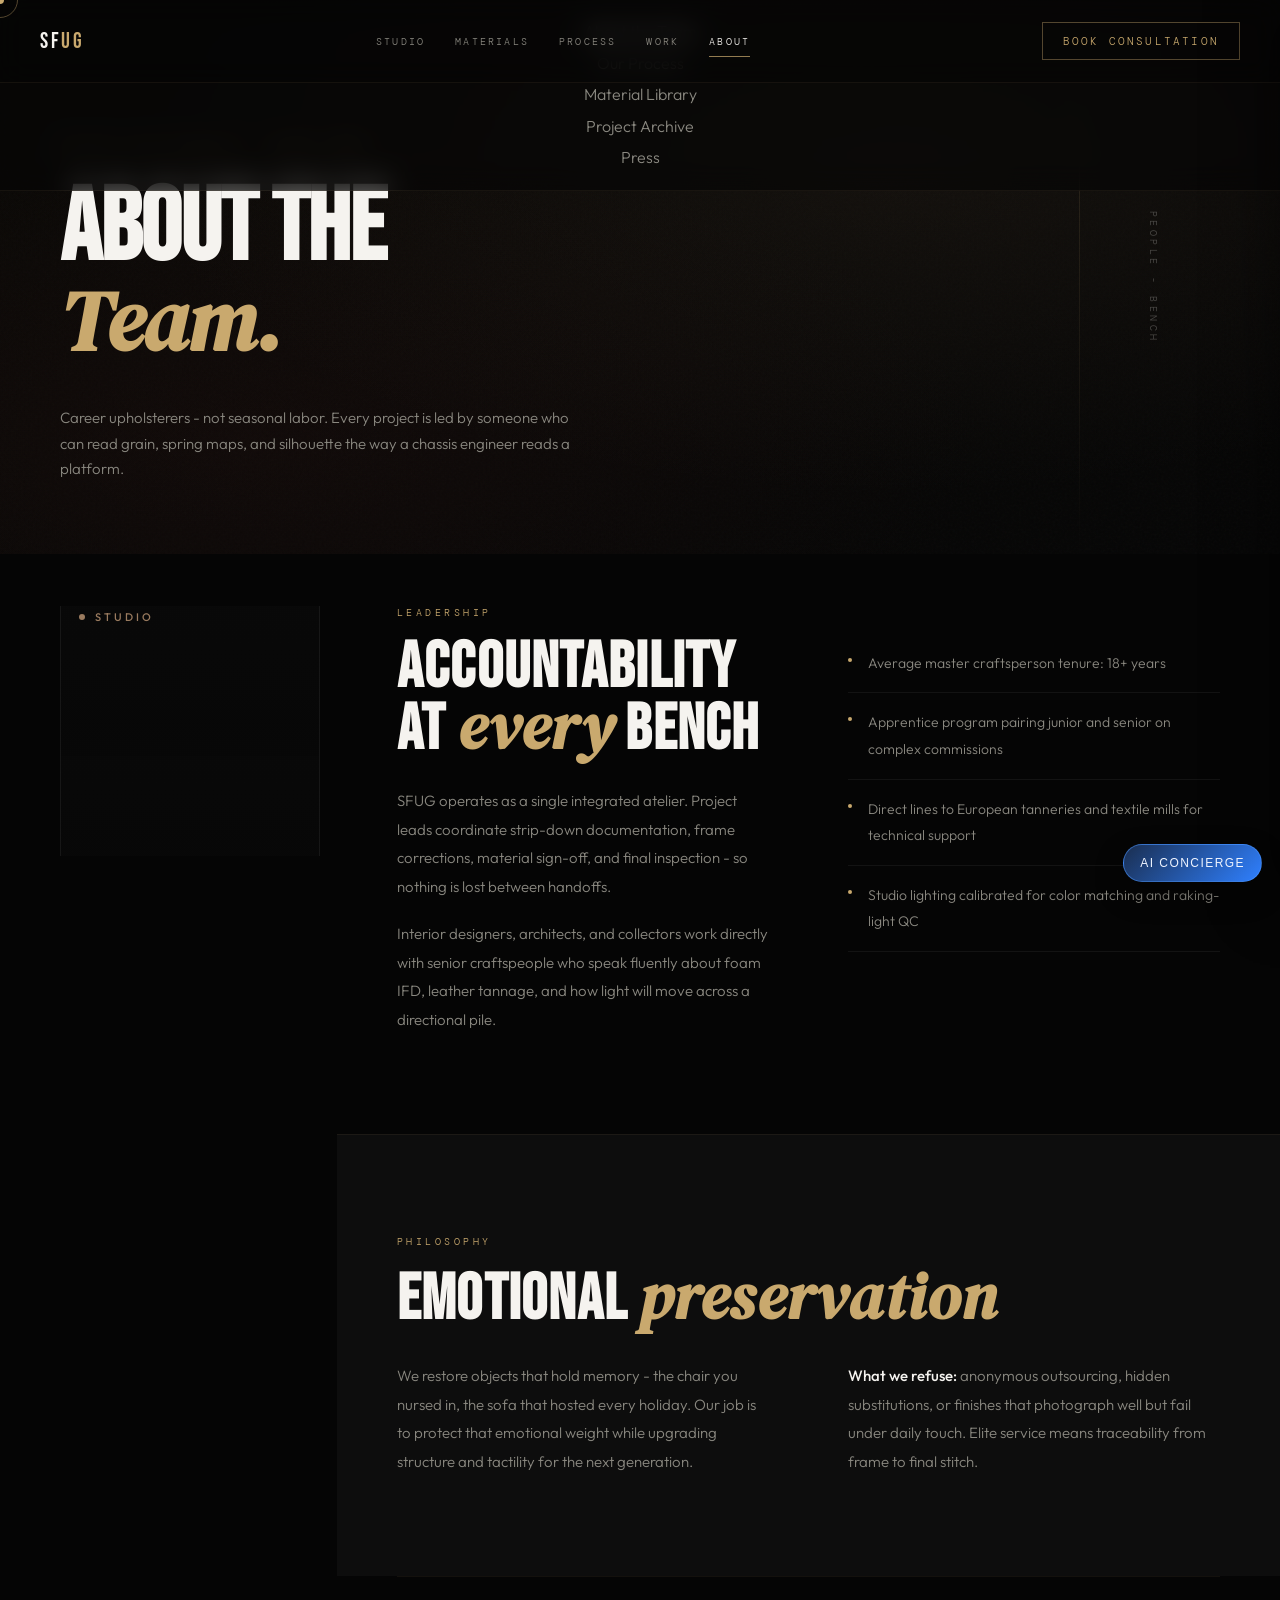
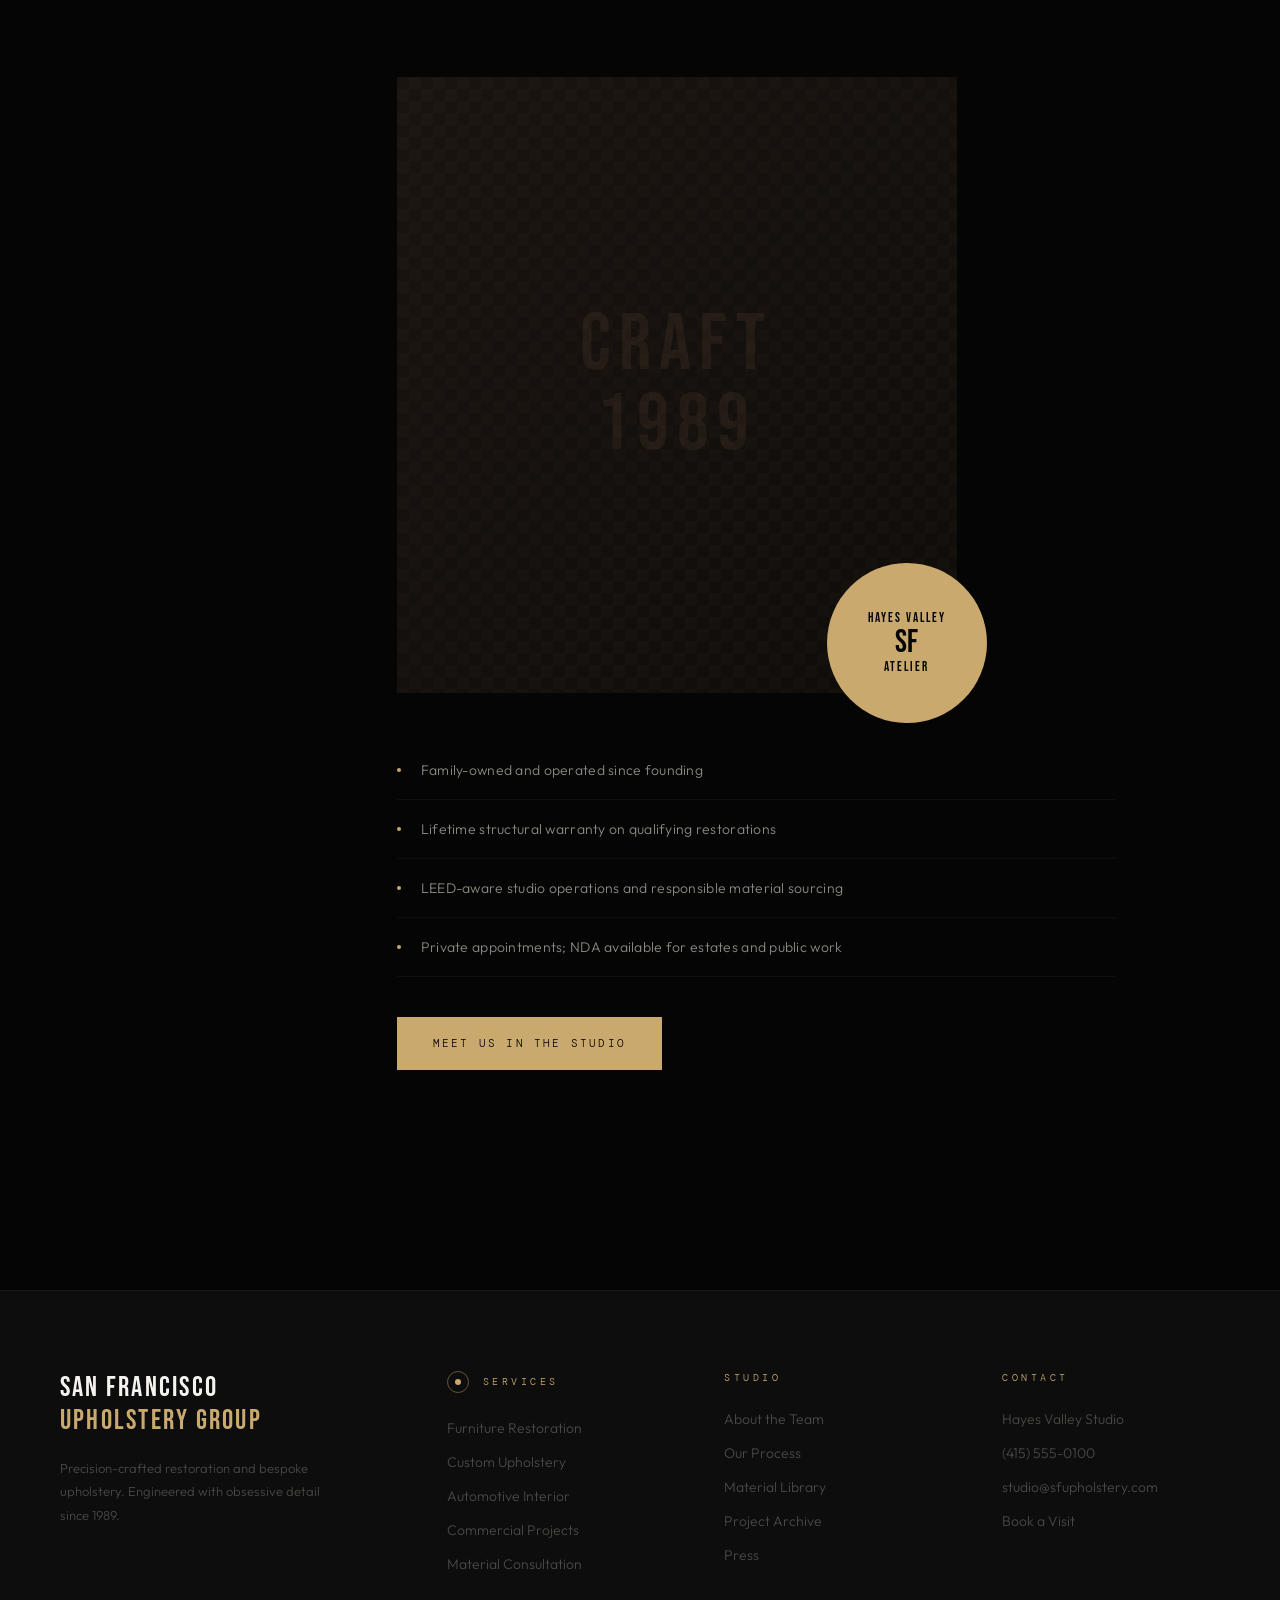
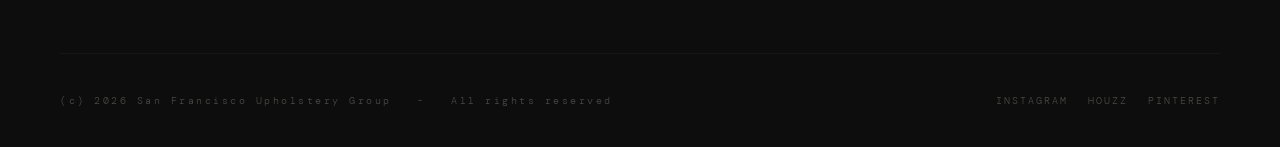
==== about-team.html @ 6d30caea "Initial commit" ====
<!DOCTYPE html>
<html lang="en">
<head>
<meta charset="UTF-8">
<meta name="viewport" content="width=device-width, initial-scale=1.0">
<title>About the Team - San Francisco Upholstery Group</title>
<meta name="description" content="Master upholsterers, European material partnerships, and decades of bench discipline. Meet the Hayes Valley atelier behind SFUG.">
<link rel="preconnect" href="https://fonts.googleapis.com">
<link href="https://fonts.googleapis.com/css2?family=Bebas+Neue&family=DM+Serif+Display:ital@0;1&family=DM+Mono:wght@300;400&family=Outfit:wght@200;300;400;500&display=swap" rel="stylesheet">
<link rel="stylesheet" href="css/main.css">
<link rel="stylesheet" href="css/avatar-widget.css">
</head>
<body>

<div class="cursor" id="cursor"></div>
<div class="cursor-ring" id="cursorRing"></div>

<nav id="mainNav">
  <a href="index.html" class="nav-logo">SF<span>UG</span></a>
  <ul class="nav-links">
    <li><a href="index.html#philosophy">Studio</a></li>
    <li><a href="materials.html">Materials</a></li>
    <li><a href="process.html">Process</a></li>
    <li><a href="work.html">Work</a></li>
    <li><a href="studio.html" class="is-active">About</a></li>
  </ul>
  <a href="contact.html" class="nav-cta">Book Consultation</a>
  <div class="nav-mobile-toggle">Menu</div>
</nav>

<header class="page-hero">
  <div class="hero-bg"></div>
  <div class="hero-noise"></div>
  <div class="hero-line"></div>
  <div class="hero-year">People  -  Bench</div>
  <p class="hero-tag">Master Craftspeople  -  Since 1989</p>
  <h1 class="hero-h1">About the<br><em>Team.</em></h1>
  <p class="hero-sub">Career upholsterers - not seasonal labor. Every project is led by someone who can read grain, spring maps, and silhouette the way a chassis engineer reads a platform.</p>
</header>

<div class="page-with-sidebar">
  <aside class="studio-sidebar" aria-label="Studio">
    <div class="studio-sidebar-kicker"><span class="studio-sidebar-dot" aria-hidden="true"></span> Studio</div>
    <nav class="studio-sidebar-nav">
      <a href="about-team.html" class="studio-sidebar-link is-current">About the Team</a>
      <a href="process.html" class="studio-sidebar-link">Our Process</a>
      <a href="materials.html" class="studio-sidebar-link">Material Library</a>
      <a href="work.html" class="studio-sidebar-link">Project Archive</a>
      <a href="press.html" class="studio-sidebar-link">Press</a>
    </nav>
  </aside>

  <main class="page-main">
    <section class="page-section page-grid-2">
      <div>
        <span class="section-kicker reveal">Leadership</span>
        <h2 class="section-title-page reveal reveal-delay-1">Accountability at <em>every</em> bench</h2>
        <div class="prose reveal reveal-delay-2">
          <p>SFUG operates as a single integrated atelier. Project leads coordinate strip-down documentation, frame corrections, material sign-off, and final inspection - so nothing is lost between handoffs.</p>
          <p>Interior designers, architects, and collectors work directly with senior craftspeople who speak fluently about foam IFD, leather tannage, and how light will move across a directional pile.</p>
        </div>
      </div>
      <div class="prose reveal reveal-delay-2">
        <ul class="spec-list">
          <li>Average master craftsperson tenure: 18+ years</li>
          <li>Apprentice program pairing junior and senior on complex commissions</li>
          <li>Direct lines to European tanneries and textile mills for technical support</li>
          <li>Studio lighting calibrated for color matching and raking-light QC</li>
        </ul>
      </div>
    </section>

    <section class="page-section page-section--graphite">
      <span class="section-kicker reveal">Philosophy</span>
      <h2 class="section-title-page reveal reveal-delay-1">Emotional <em>preservation</em></h2>
      <div class="page-grid-2" style="margin-top:32px">
        <div class="prose reveal reveal-delay-2">
          <p>We restore objects that hold memory - the chair you nursed in, the sofa that hosted every holiday. Our job is to protect that emotional weight while upgrading structure and tactility for the next generation.</p>
        </div>
        <div class="prose reveal reveal-delay-3">
          <p><strong>What we refuse:</strong> anonymous outsourcing, hidden substitutions, or finishes that photograph well but fail under daily touch. Elite service means traceability from frame to final stitch.</p>
        </div>
      </div>
    </section>

    <section class="page-section">
      <div class="workshop-visual reveal" style="max-width:560px">
        <div class="workshop-main-box">
          <div class="workshop-pattern">
            <div class="workshop-center-text">CRAFT<br>1989</div>
          </div>
        </div>
        <div class="workshop-badge">
          <span class="badge-text">HAYES VALLEY</span>
          <span class="badge-year">SF</span>
          <span class="badge-text">ATELIER</span>
        </div>
      </div>
      <div class="workshop-qualities reveal reveal-delay-2" style="margin-top:48px;max-width:720px">
        <div class="quality-item"><div class="quality-dot"></div><span class="quality-text">Family-owned and operated since founding</span></div>
        <div class="quality-item"><div class="quality-dot"></div><span class="quality-text">Lifetime structural warranty on qualifying restorations</span></div>
        <div class="quality-item"><div class="quality-dot"></div><span class="quality-text">LEED-aware studio operations and responsible material sourcing</span></div>
        <div class="quality-item"><div class="quality-dot"></div><span class="quality-text">Private appointments; NDA available for estates and public work</span></div>
      </div>
      <p class="prose reveal reveal-delay-3" style="margin-top:40px"><a href="contact.html" class="btn-primary" style="display:inline-block">Meet us in the studio</a></p>
    </section>
  </main>
</div>

<footer>
  <div class="footer-top">
    <div class="footer-brand">
      <span class="footer-logo">San Francisco<br><span>Upholstery Group</span></span>
      <p class="footer-tagline">Precision-crafted restoration and bespoke upholstery. Engineered with obsessive detail since 1989.</p>
    </div>
    <div>
      <div class="footer-col-title-row">
        <span class="footer-title-icon" aria-hidden="true"></span>
        <span class="footer-col-title" style="margin-bottom:0">Services</span>
      </div>
      <ul class="footer-links">
        <li><a href="services.html#furniture">Furniture Restoration</a></li>
        <li><a href="services.html#custom">Custom Upholstery</a></li>
        <li><a href="services.html#automotive">Automotive Interior</a></li>
        <li><a href="services.html#commercial">Commercial Projects</a></li>
        <li><a href="services.html#consultation">Material Consultation</a></li>
      </ul>
    </div>
    <div>
      <span class="footer-col-title">Studio</span>
      <ul class="footer-links">
        <li><a href="about-team.html">About the Team</a></li>
        <li><a href="process.html">Our Process</a></li>
        <li><a href="materials.html">Material Library</a></li>
        <li><a href="work.html">Project Archive</a></li>
        <li><a href="press.html">Press</a></li>
      </ul>
    </div>
    <div>
      <span class="footer-col-title">Contact</span>
      <ul class="footer-links">
        <li><a href="contact.html">Hayes Valley Studio</a></li>
        <li><a href="tel:+14155550100">(415) 555-0100</a></li>
        <li><a href="mailto:studio@sfupholstery.com">studio@sfupholstery.com</a></li>
        <li><a href="contact.html">Book a Visit</a></li>
      </ul>
    </div>
  </div>
  <div class="footer-bottom">
    <span class="footer-copy">(c) 2026 San Francisco Upholstery Group &nbsp; - &nbsp; All rights reserved</span>
    <div class="footer-social">
      <a href="#">Instagram</a>
      <a href="#">Houzz</a>
      <a href="#">Pinterest</a>
    </div>
  </div>
</footer>

<script src="js/main.js" defer></script>
<div id="avatarWidgetOverlay" class="avatar-widget-overlay">
  <section class="avatar-widget" role="dialog" aria-modal="true" aria-label="AI Avatar Agent">
    <header class="avatar-head">
      <div class="avatar-id">
        <div class="avatar-badge">AI</div>
        <div class="avatar-meta">
          <div class="avatar-name">Lamar's Ai Avatar</div>
          <div class="avatar-status"><span class="status-dot"></span><span id="avatarStatusText">Online</span></div>
        </div>
      </div>
      <div class="avatar-controls">
        <button id="avatarMinBtn" aria-label="Minimize">-</button>
        <button id="avatarCloseBtn" aria-label="Close">x</button>
      </div>
    </header>

    <div class="avatar-stage">
      <video id="avatarVideo" autoplay muted playsinline poster="assets/ai-avatar.png"></video>
      <div id="avatarFacePulse" class="avatar-face-pulse"></div>
    </div>

    <div class="avatar-warning">
      <strong>!</strong> This AI can improvise. Review important decisions before acting.
    </div>

    <div class="avatar-interact">
      <div class="avatar-step">Step 1: Enable your microphone or camera</div>
      <div class="avatar-actions">
        <button id="avatarMicBtn" class="avatar-btn">Enable Mic</button>
        <button id="avatarCamBtn" class="avatar-btn">Enable Cam</button>
      </div>
    </div>

    <div class="avatar-chat">
      <div id="avatarMessages" class="avatar-messages"></div>
      <div class="avatar-input-row">
        <input id="avatarInput" class="avatar-input" type="text" placeholder="Type a message to your AI avatar...">
        <button id="avatarSend" class="avatar-send">Send</button>
      </div>
    </div>
  </section>
</div>
<button id="openAvatarWidget" class="avatar-fab">AI Concierge</button>
<script src="js/avatar-agent.js"></script>
</body>
</html>
---- css/main.css ----
*, *::before, *::after { margin: 0; padding: 0; box-sizing: border-box; }

  :root {
    --black: #050505;
    --graphite: #0d0d0d;
    --charcoal: #161616;
    --surface: #1d1a17;
    --warm-white: #F5F3EF;
    --soft-gray: #8a8880;
    --muted: #4a4845;
    --tan: #9A7B5F;
    --bronze: #8A6A47;
    --burgundy: #4E1E1E;
    --cream: #e8e4dc;
    --gold: #c9a96e;
    --ease: cubic-bezier(0.22, 1, 0.36, 1);
  }

  html { scroll-behavior: smooth; }

  body {
    background: var(--black);
    color: var(--warm-white);
    font-family: 'Outfit', sans-serif;
    font-weight: 300;
    overflow-x: hidden;
    cursor: none;
  }

  /* CUSTOM CURSOR */
  .cursor {
    position: fixed;
    width: 8px; height: 8px;
    background: var(--gold);
    border-radius: 50%;
    pointer-events: none;
    z-index: 9999;
    transform: translate(-50%, -50%);
    transition: transform 0.1s var(--ease), width 0.3s var(--ease), height 0.3s var(--ease), background 0.3s;
  }
  .cursor-ring {
    position: fixed;
    width: 36px; height: 36px;
    border: 1px solid rgba(201,169,110,0.4);
    border-radius: 50%;
    pointer-events: none;
    z-index: 9998;
    transform: translate(-50%, -50%);
    transition: transform 0.18s var(--ease), width 0.4s var(--ease), height 0.4s var(--ease), opacity 0.3s;
  }
  body:has(a:hover) .cursor, body:has(button:hover) .cursor { width: 14px; height: 14px; }
  body:has(a:hover) .cursor-ring, body:has(button:hover) .cursor-ring { width: 56px; height: 56px; opacity: 0.5; }

  /* NAV */
  nav {
    position: fixed; top: 0; left: 0; right: 0; z-index: 100;
    display: flex; align-items: center; justify-content: space-between;
    max-width: 1600px;
    margin: 0 auto;
    padding: 22px 40px;
    mix-blend-mode: normal;
    background: rgba(5,5,5,0.62);
    backdrop-filter: blur(14px);
    border-bottom: 1px solid rgba(201,169,110,0.08);
    transition: background 0.45s var(--ease), padding 0.35s var(--ease), border-color 0.35s var(--ease);
  }
  nav.scrolled {
    background: rgba(5,5,5,0.92);
    backdrop-filter: blur(20px);
    padding: 16px 40px;
    border-bottom: 1px solid rgba(201,169,110,0.15);
  }
  .nav-logo {
    font-family: 'Bebas Neue', sans-serif;
    font-size: 22px;
    letter-spacing: 0.12em;
    color: var(--warm-white);
    text-decoration: none;
  }
  .nav-logo span { color: var(--gold); }
  .nav-links { display: flex; gap: 30px; list-style: none; align-items: center; }
  .nav-links li { position: relative; }
  .nav-links a {
    font-family: 'DM Mono', monospace;
    font-size: 10px;
    font-weight: 300;
    letter-spacing: 0.22em;
    color: var(--soft-gray);
    text-decoration: none;
    text-transform: uppercase;
    transition: color 0.28s var(--ease);
    display: inline-block;
    padding: 8px 0;
  }
  .nav-links a:hover { color: var(--warm-white); }
  .nav-links a::after {
    content: "";
    position: absolute;
    left: 0;
    right: 0;
    bottom: -1px;
    height: 1px;
    background: rgba(201,169,110,0.72);
    transform: scaleX(0);
    transform-origin: center;
    transition: transform 0.25s var(--ease);
  }
  .nav-links a:hover::after,
  .nav-links a.is-active::after {
    transform: scaleX(1);
  }
  .nav-cta {
    font-family: 'DM Mono', monospace;
    font-size: 11px;
    letter-spacing: 0.2em;
    text-transform: uppercase;
    color: var(--gold);
    text-decoration: none;
    border: 1px solid rgba(201,169,110,0.4);
    padding: 11px 20px;
    transition: all 0.3s var(--ease);
  }
  .nav-cta:hover { background: var(--gold); color: var(--black); }

  /* HERO */
  #hero {
    position: relative;
    height: 100vh;
    display: flex; flex-direction: column; align-items: flex-start; justify-content: flex-end;
    padding: 0 60px 100px;
    overflow: hidden;
  }
  .hero-bg {
    position: absolute; inset: 0;
    background:
      radial-gradient(ellipse at 70% 30%, rgba(154,123,95,0.08) 0%, transparent 60%),
      radial-gradient(ellipse at 20% 80%, rgba(78,30,30,0.12) 0%, transparent 50%),
      linear-gradient(160deg, #0a0805 0%, #050505 100%);
  }
  .hero-noise {
    position: absolute; inset: 0;
    background-image: url("data:image/svg+xml,%3Csvg viewBox='0 0 256 256' xmlns='http://www.w3.org/2000/svg'%3E%3Cfilter id='noise'%3E%3CfeTurbulence type='fractalNoise' baseFrequency='0.9' numOctaves='4' stitchTiles='stitch'/%3E%3C/filter%3E%3Crect width='100%25' height='100%25' filter='url(%23noise)' opacity='0.04'/%3E%3C/svg%3E");
    opacity: 0.6;
    pointer-events: none;
  }
  .hero-line {
    position: absolute; top: 0; right: 200px; bottom: 0;
    width: 1px;
    background: linear-gradient(to bottom, transparent 0%, rgba(201,169,110,0.12) 30%, rgba(201,169,110,0.06) 70%, transparent 100%);
  }
  .hero-year {
    position: absolute; top: 50%; right: 60px;
    transform: translateY(-50%) rotate(90deg);
    font-family: 'DM Mono', monospace;
    font-size: 10px;
    letter-spacing: 0.35em;
    color: var(--muted);
    text-transform: uppercase;
  }
  .hero-scroll-hint {
    position: absolute; bottom: 48px; right: 60px;
    display: flex; flex-direction: column; align-items: center; gap: 12px;
  }
  .hero-scroll-hint span {
    font-family: 'DM Mono', monospace;
    font-size: 9px;
    letter-spacing: 0.3em;
    color: var(--muted);
    text-transform: uppercase;
    writing-mode: vertical-rl;
  }
  .scroll-line {
    width: 1px; height: 60px;
    background: linear-gradient(to bottom, var(--gold), transparent);
    animation: scrollPulse 2s ease-in-out infinite;
  }
  @keyframes scrollPulse {
    0%, 100% { opacity: 0.3; transform: scaleY(1); }
    50% { opacity: 1; transform: scaleY(1.2); }
  }
  .hero-tag {
    font-family: 'DM Mono', monospace;
    font-size: 10px;
    letter-spacing: 0.35em;
    color: var(--gold);
    text-transform: uppercase;
    margin-bottom: 32px;
    opacity: 0;
    animation: fadeUp 1s var(--ease) 0.3s forwards;
  }
  .hero-h1 {
    font-family: 'Bebas Neue', sans-serif;
    font-size: clamp(80px, 12vw, 180px);
    line-height: 0.88;
    letter-spacing: -0.01em;
    color: var(--warm-white);
    max-width: 900px;
    opacity: 0;
    animation: fadeUp 1.2s var(--ease) 0.5s forwards;
  }
  .hero-h1 em {
    font-family: 'DM Serif Display', serif;
    font-style: italic;
    color: var(--gold);
    font-size: 0.82em;
  }
  .hero-sub {
    margin-top: 40px;
    font-size: 15px;
    font-weight: 300;
    line-height: 1.7;
    color: var(--soft-gray);
    max-width: 420px;
    opacity: 0;
    animation: fadeUp 1s var(--ease) 0.8s forwards;
  }
  .hero-actions {
    margin-top: 52px;
    display: flex; gap: 24px; align-items: center;
    opacity: 0;
    animation: fadeUp 1s var(--ease) 1s forwards;
  }
  .btn-primary {
    font-family: 'DM Mono', monospace;
    font-size: 11px;
    letter-spacing: 0.2em;
    text-transform: uppercase;
    color: var(--black);
    background: var(--gold);
    padding: 16px 36px;
    text-decoration: none;
    transition: all 0.4s var(--ease);
    display: inline-block;
  }
  .btn-primary:hover { background: var(--warm-white); transform: translateY(-2px); }
  .btn-ghost {
    font-family: 'DM Mono', monospace;
    font-size: 11px;
    letter-spacing: 0.2em;
    text-transform: uppercase;
    color: var(--soft-gray);
    text-decoration: none;
    display: flex; align-items: center; gap: 12px;
    transition: color 0.3s;
  }
  .btn-ghost:hover { color: var(--warm-white); }
  .btn-ghost::after {
    content: '';
    display: block; width: 32px; height: 1px;
    background: currentColor;
    transition: width 0.3s var(--ease);
  }
  .btn-ghost:hover::after { width: 56px; }

  @keyframes fadeUp {
    from { opacity: 0; transform: translateY(30px); }
    to { opacity: 1; transform: translateY(0); }
  }

  /* EDITORIAL DIVIDER */
  .editorial-divider {
    display: flex; align-items: center; gap: 24px;
    padding: 0 60px;
    margin: 0;
  }
  .editorial-divider .line { flex: 1; height: 1px; background: rgba(255,255,255,0.06); }
  .editorial-divider .label {
    font-family: 'DM Mono', monospace;
    font-size: 9px;
    letter-spacing: 0.4em;
    color: var(--muted);
    text-transform: uppercase;
  }

  /* SECTION BASE */
  section { position: relative; }
  .section-num {
    font-family: 'DM Mono', monospace;
    font-size: 10px;
    letter-spacing: 0.4em;
    color: var(--muted);
    text-transform: uppercase;
    margin-bottom: 20px;
  }

  /* PHILOSOPHY SECTION */
  #philosophy {
    padding: 180px 60px;
    display: grid;
    grid-template-columns: 1fr 1fr;
    gap: 120px;
    align-items: center;
  }
  .phil-left { }
  .phil-h2 {
    font-family: 'Bebas Neue', sans-serif;
    font-size: clamp(52px, 6vw, 96px);
    line-height: 0.9;
    letter-spacing: 0.01em;
    margin-bottom: 40px;
  }
  .phil-h2 em {
    font-family: 'DM Serif Display', serif;
    font-style: italic;
    color: var(--gold);
    font-size: 0.9em;
  }
  .phil-body {
    font-size: 16px;
    line-height: 1.9;
    color: var(--soft-gray);
    margin-bottom: 32px;
  }
  .phil-right {
    position: relative;
  }
  .phil-image-box {
    position: relative;
    background: var(--charcoal);
    aspect-ratio: 3/4;
    overflow: hidden;
    display: flex; align-items: center; justify-content: center;
  }
  .phil-image-box::before {
    content: '';
    position: absolute; inset: 0;
    background:
      radial-gradient(ellipse at 30% 60%, rgba(154,123,95,0.15) 0%, transparent 60%),
      linear-gradient(135deg, rgba(78,30,30,0.1) 0%, transparent 70%);
  }
  .phil-leather-texture {
    width: 100%; height: 100%;
    background:
      repeating-linear-gradient(
        45deg,
        rgba(154,123,95,0.03) 0px,
        rgba(154,123,95,0.03) 1px,
        transparent 1px,
        transparent 8px
      ),
      repeating-linear-gradient(
        -45deg,
        rgba(154,123,95,0.02) 0px,
        rgba(154,123,95,0.02) 1px,
        transparent 1px,
        transparent 8px
      ),
      linear-gradient(170deg, #2a2018 0%, #1a1210 50%, #0f0a07 100%);
    display: flex; align-items: center; justify-content: center;
    flex-direction: column; gap: 24px;
  }
  .texture-label {
    font-family: 'DM Mono', monospace;
    font-size: 9px;
    letter-spacing: 0.5em;
    color: rgba(201,169,110,0.4);
    text-transform: uppercase;
  }
  .stitch-line {
    display: flex; gap: 4px; align-items: center;
  }
  .stitch-dot {
    width: 3px; height: 3px;
    border-radius: 50%;
    background: rgba(201,169,110,0.3);
    animation: stitchPulse 2.4s ease-in-out infinite;
  }
  .stitch-dot:nth-child(2) { animation-delay: 0.2s; }
  .stitch-dot:nth-child(3) { animation-delay: 0.4s; }
  .stitch-dot:nth-child(4) { animation-delay: 0.6s; }
  .stitch-dot:nth-child(5) { animation-delay: 0.8s; }
  .stitch-dot:nth-child(6) { animation-delay: 1.0s; }
  .stitch-dot:nth-child(7) { animation-delay: 1.2s; }
  .stitch-dot:nth-child(8) { animation-delay: 1.4s; }
  @keyframes stitchPulse {
    0%, 100% { opacity: 0.2; transform: scale(1); }
    50% { opacity: 0.8; transform: scale(1.4); }
  }
  .phil-offset-box {
    position: absolute;
    bottom: -40px;
    left: -40px;
    width: 200px; height: 200px;
    border: 1px solid rgba(201,169,110,0.12);
    display: flex; align-items: center; justify-content: center;
    flex-direction: column;
    gap: 8px;
    background: var(--graphite);
  }
  .phil-offset-num {
    font-family: 'Bebas Neue', sans-serif;
    font-size: 56px;
    color: var(--gold);
    line-height: 1;
  }
  .phil-offset-label {
    font-family: 'DM Mono', monospace;
    font-size: 9px;
    letter-spacing: 0.3em;
    color: var(--muted);
    text-transform: uppercase;
    text-align: center;
  }

  /* MATERIALS SECTION */
  #materials {
    padding: 180px 0;
    background: var(--graphite);
    overflow: hidden;
  }
  .materials-header {
    padding: 0 60px;
    margin-bottom: 80px;
    display: flex; justify-content: space-between; align-items: flex-end;
  }
  .materials-h2 {
    font-family: 'Bebas Neue', sans-serif;
    font-size: clamp(52px, 7vw, 110px);
    line-height: 0.9;
  }
  .materials-sub {
    max-width: 320px;
    font-size: 14px;
    line-height: 1.8;
    color: var(--soft-gray);
    text-align: right;
  }
  .materials-scroll-track {
    display: flex; gap: 2px;
    padding: 0 60px;
    overflow-x: auto;
    scrollbar-width: none;
  }
  .materials-scroll-track::-webkit-scrollbar { display: none; }
  .material-card {
    flex: 0 0 340px;
    height: 520px;
    position: relative;
    overflow: hidden;
    cursor: pointer;
    transition: flex-basis 0.6s var(--ease);
  }
  .material-card:hover { flex-basis: 480px; }
  .material-bg {
    position: absolute; inset: 0;
    transition: transform 0.8s var(--ease);
  }
  .material-card:hover .material-bg { transform: scale(1.04); }
  .material-bg-leather {
    background:
      repeating-linear-gradient(30deg, rgba(154,123,95,0.06) 0, rgba(154,123,95,0.06) 1px, transparent 1px, transparent 12px),
      linear-gradient(135deg, #3a2a1a, #1f140a);
  }
  .material-bg-velvet {
    background:
      repeating-linear-gradient(60deg, rgba(78,30,30,0.1) 0, rgba(78,30,30,0.1) 1px, transparent 1px, transparent 8px),
      linear-gradient(135deg, #2a0f0f, #1a0808);
  }
  .material-bg-linen {
    background:
      repeating-linear-gradient(0deg, rgba(200,190,170,0.05) 0, rgba(200,190,170,0.05) 1px, transparent 1px, transparent 6px),
      linear-gradient(135deg, #2a2620, #191612);
  }
  .material-bg-suede {
    background:
      radial-gradient(ellipse at 40% 60%, rgba(138,106,71,0.15) 0, transparent 60%),
      linear-gradient(135deg, #261c10, #130e07);
  }
  .material-overlay {
    position: absolute; inset: 0;
    background: linear-gradient(to top, rgba(5,5,5,0.9) 0%, rgba(5,5,5,0.2) 60%, transparent 100%);
  }
  .material-info {
    position: absolute; bottom: 0; left: 0; right: 0;
    padding: 40px 32px;
  }
  .material-name {
    font-family: 'Bebas Neue', sans-serif;
    font-size: 40px;
    letter-spacing: 0.04em;
    color: var(--warm-white);
    display: block;
    margin-bottom: 8px;
  }
  .material-origin {
    font-family: 'DM Mono', monospace;
    font-size: 10px;
    letter-spacing: 0.3em;
    color: var(--gold);
    text-transform: uppercase;
    display: block;
    margin-bottom: 16px;
  }
  .material-desc {
    font-size: 13px;
    line-height: 1.7;
    color: var(--soft-gray);
    max-height: 0;
    overflow: hidden;
    transition: max-height 0.5s var(--ease), opacity 0.4s;
    opacity: 0;
  }
  .material-card:hover .material-desc { max-height: 100px; opacity: 1; }
  .material-num {
    position: absolute; top: 32px; right: 32px;
    font-family: 'DM Mono', monospace;
    font-size: 10px;
    letter-spacing: 0.3em;
    color: rgba(201,169,110,0.4);
  }

  /* PROCESS SECTION */
  #process {
    padding: 180px 60px;
    background: var(--black);
  }
  .process-header {
    text-align: center;
    margin-bottom: 120px;
  }
  .process-h2 {
    font-family: 'Bebas Neue', sans-serif;
    font-size: clamp(60px, 8vw, 120px);
    line-height: 0.9;
    margin-bottom: 24px;
  }
  .process-intro {
    font-size: 15px;
    color: var(--soft-gray);
    max-width: 480px;
    margin: 0 auto;
    line-height: 1.8;
  }
  .process-steps {
    display: grid;
    grid-template-columns: repeat(5, 1fr);
    gap: 0;
    position: relative;
  }
  .process-steps::before {
    content: '';
    position: absolute;
    top: 52px;
    left: 10%;
    right: 10%;
    height: 1px;
    background: linear-gradient(to right, transparent, rgba(201,169,110,0.2), rgba(201,169,110,0.4), rgba(201,169,110,0.2), transparent);
  }
  .process-step {
    padding: 0 20px;
    display: flex; flex-direction: column; align-items: center;
    text-align: center;
    position: relative;
  }
  .step-circle {
    width: 104px; height: 104px;
    border: 1px solid rgba(201,169,110,0.2);
    border-radius: 50%;
    display: flex; align-items: center; justify-content: center;
    flex-direction: column;
    margin-bottom: 32px;
    background: var(--graphite);
    transition: border-color 0.4s, background 0.4s;
    position: relative;
    z-index: 1;
  }
  .process-step:hover .step-circle {
    border-color: var(--gold);
    background: rgba(201,169,110,0.06);
  }
  .step-num {
    font-family: 'DM Mono', monospace;
    font-size: 10px;
    letter-spacing: 0.3em;
    color: var(--gold);
    display: block;
  }
  .step-icon-text {
    font-size: 22px;
    margin-top: 4px;
  }
  .step-title {
    font-family: 'Outfit', sans-serif;
    font-weight: 500;
    font-size: 15px;
    color: var(--warm-white);
    margin-bottom: 12px;
    letter-spacing: 0.02em;
  }
  .step-desc {
    font-size: 13px;
    line-height: 1.8;
    color: var(--muted);
  }

  /* METRICS SECTION */
  #metrics {
    padding: 160px 60px;
    background: var(--surface);
    border-top: 1px solid rgba(201,169,110,0.08);
    border-bottom: 1px solid rgba(201,169,110,0.08);
  }
  .metrics-grid {
    display: grid;
    grid-template-columns: repeat(4, 1fr);
    gap: 1px;
    background: rgba(201,169,110,0.06);
  }
  .metric-cell {
    background: var(--surface);
    padding: 60px 40px;
    position: relative;
    overflow: hidden;
    transition: background 0.4s;
  }
  .metric-cell:hover { background: rgba(201,169,110,0.03); }
  .metric-cell::before {
    content: '';
    position: absolute; top: 0; left: 0;
    width: 2px; height: 0;
    background: var(--gold);
    transition: height 0.6s var(--ease);
  }
  .metric-cell:hover::before { height: 100%; }
  .metric-num {
    font-family: 'Bebas Neue', sans-serif;
    font-size: clamp(64px, 6vw, 96px);
    color: var(--gold);
    line-height: 1;
    display: block;
    margin-bottom: 12px;
  }
  .metric-label {
    font-family: 'DM Mono', monospace;
    font-size: 11px;
    letter-spacing: 0.25em;
    color: var(--soft-gray);
    text-transform: uppercase;
    display: block;
    margin-bottom: 16px;
  }
  .metric-desc {
    font-size: 13px;
    line-height: 1.7;
    color: var(--muted);
  }

  /* PROJECTS SECTION */
  #projects {
    padding: 180px 60px;
    background: var(--black);
  }
  .projects-header {
    display: flex; justify-content: space-between; align-items: flex-end;
    margin-bottom: 80px;
  }
  .projects-h2 {
    font-family: 'Bebas Neue', sans-serif;
    font-size: clamp(52px, 6vw, 96px);
    line-height: 0.9;
  }
  .projects-h2 em {
    font-family: 'DM Serif Display', serif;
    font-style: italic;
    color: var(--gold);
  }
  .projects-count {
    font-family: 'DM Mono', monospace;
    font-size: 11px;
    letter-spacing: 0.3em;
    color: var(--muted);
    text-transform: uppercase;
  }
  .projects-grid {
    display: grid;
    grid-template-columns: 1fr 1fr;
    gap: 2px;
  }
  .project-card {
    position: relative;
    aspect-ratio: 4/3;
    overflow: hidden;
    cursor: pointer;
    background: var(--charcoal);
  }
  .project-card:first-child {
    grid-row: span 2;
    aspect-ratio: auto;
  }
  .project-bg {
    position: absolute; inset: 0;
    transition: transform 0.9s var(--ease), opacity 0.4s;
  }
  .project-card:hover .project-bg { transform: scale(1.06); }
  .project-bg-1 {
    background:
      radial-gradient(ellipse at 60% 30%, rgba(154,123,95,0.2) 0%, transparent 60%),
      linear-gradient(160deg, #2a1e12 0%, #120c06 100%);
  }
  .project-bg-2 {
    background:
      radial-gradient(ellipse at 30% 70%, rgba(78,30,30,0.25) 0%, transparent 60%),
      linear-gradient(160deg, #1a0d0d 0%, #0d0505 100%);
  }
  .project-bg-3 {
    background:
      radial-gradient(ellipse at 70% 50%, rgba(138,106,71,0.18) 0%, transparent 60%),
      linear-gradient(160deg, #251a10 0%, #100b05 100%);
  }
  .project-bg-4 {
    background:
      radial-gradient(ellipse at 40% 40%, rgba(200,180,150,0.1) 0%, transparent 60%),
      linear-gradient(160deg, #1e1a14 0%, #0f0c09 100%);
  }
  .project-overlay {
    position: absolute; inset: 0;
    background: linear-gradient(to top, rgba(5,5,5,0.85) 0%, transparent 60%);
    transition: opacity 0.4s;
  }
  .project-info {
    position: absolute; bottom: 0; left: 0; right: 0;
    padding: 40px;
    transform: translateY(20px);
    transition: transform 0.5s var(--ease);
  }
  .project-card:hover .project-info { transform: translateY(0); }
  .project-cat {
    font-family: 'DM Mono', monospace;
    font-size: 10px;
    letter-spacing: 0.35em;
    color: var(--gold);
    text-transform: uppercase;
    display: block;
    margin-bottom: 8px;
  }
  .project-name {
    font-family: 'Bebas Neue', sans-serif;
    font-size: 36px;
    letter-spacing: 0.04em;
    color: var(--warm-white);
    display: block;
    margin-bottom: 12px;
  }
  .project-detail {
    font-size: 13px;
    color: var(--soft-gray);
    line-height: 1.6;
    opacity: 0;
    transition: opacity 0.4s 0.1s;
  }
  .project-card:hover .project-detail { opacity: 1; }
  .project-arrow {
    position: absolute; top: 32px; right: 32px;
    width: 44px; height: 44px;
    border: 1px solid rgba(201,169,110,0.2);
    display: flex; align-items: center; justify-content: center;
    opacity: 0;
    transform: translateY(-10px);
    transition: all 0.4s var(--ease);
    color: var(--gold);
    font-size: 18px;
    font-family: 'DM Mono', monospace;
  }
  .project-card:hover .project-arrow { opacity: 1; transform: translateY(0); }

  /* WORKSHOP / ABOUT */
  #workshop {
    padding: 180px 60px;
    background: var(--graphite);
    display: grid;
    grid-template-columns: 1fr 1fr;
    gap: 120px;
    align-items: center;
  }
  .workshop-right { }
  .workshop-tag {
    font-family: 'DM Mono', monospace;
    font-size: 10px;
    letter-spacing: 0.4em;
    color: var(--gold);
    text-transform: uppercase;
    display: block;
    margin-bottom: 24px;
  }
  .workshop-h2 {
    font-family: 'Bebas Neue', sans-serif;
    font-size: clamp(44px, 5vw, 80px);
    line-height: 0.92;
    margin-bottom: 40px;
  }
  .workshop-h2 em {
    font-family: 'DM Serif Display', serif;
    font-style: italic;
    color: var(--gold);
  }
  .workshop-body {
    font-size: 15px;
    line-height: 1.9;
    color: var(--soft-gray);
    margin-bottom: 20px;
  }
  .workshop-visual {
    position: relative;
  }
  .workshop-main-box {
    background: var(--charcoal);
    aspect-ratio: 1/1.1;
    display: flex; align-items: center; justify-content: center;
    position: relative;
    overflow: hidden;
  }
  .workshop-pattern {
    width: 100%; height: 100%;
    background:
      repeating-conic-gradient(rgba(154,123,95,0.03) 0deg, rgba(154,123,95,0.03) 90deg, transparent 90deg, transparent 180deg) 0 0 / 24px 24px,
      linear-gradient(135deg, #1a1410 0%, #0f0c09 100%);
    display: flex; align-items: center; justify-content: center;
    flex-direction: column; gap: 16px;
  }
  .workshop-center-text {
    font-family: 'Bebas Neue', sans-serif;
    font-size: 80px;
    color: rgba(201,169,110,0.08);
    letter-spacing: 0.1em;
    line-height: 1;
    text-align: center;
  }
  .workshop-badge {
    position: absolute; bottom: -30px; right: -30px;
    width: 160px; height: 160px;
    border-radius: 50%;
    background: var(--gold);
    display: flex; align-items: center; justify-content: center;
    flex-direction: column;
  }
  .badge-text {
    font-family: 'Bebas Neue', sans-serif;
    font-size: 13px;
    letter-spacing: 0.15em;
    color: var(--black);
    text-align: center;
    line-height: 1.3;
  }
  .badge-year {
    font-family: 'Bebas Neue', sans-serif;
    font-size: 32px;
    color: var(--black);
    line-height: 1;
  }
  .workshop-qualities {
    margin-top: 48px;
    display: flex; flex-direction: column; gap: 0;
  }
  .quality-item {
    padding: 20px 0;
    border-bottom: 1px solid rgba(255,255,255,0.04);
    display: flex; align-items: center; gap: 20px;
    transition: padding-left 0.3s var(--ease);
    cursor: default;
  }
  .quality-item:hover { padding-left: 8px; }
  .quality-dot {
    width: 4px; height: 4px;
    border-radius: 50%;
    background: var(--gold);
    flex-shrink: 0;
  }
  .quality-text {
    font-size: 14px;
    color: var(--soft-gray);
    letter-spacing: 0.02em;
  }

  /* CONVERSION / CTA */
  #cta {
    padding: 200px 60px;
    background: var(--black);
    text-align: center;
    position: relative;
    overflow: hidden;
  }
  .cta-bg-glow {
    position: absolute;
    top: 50%; left: 50%;
    transform: translate(-50%, -50%);
    width: 600px; height: 300px;
    background: radial-gradient(ellipse, rgba(201,169,110,0.04) 0%, transparent 70%);
    pointer-events: none;
  }
  .cta-tag {
    font-family: 'DM Mono', monospace;
    font-size: 10px;
    letter-spacing: 0.45em;
    color: var(--gold);
    text-transform: uppercase;
    display: block;
    margin-bottom: 40px;
  }
  .cta-h2 {
    font-family: 'Bebas Neue', sans-serif;
    font-size: clamp(60px, 9vw, 140px);
    line-height: 0.88;
    margin-bottom: 32px;
  }
  .cta-h2 em {
    font-family: 'DM Serif Display', serif;
    font-style: italic;
    color: var(--gold);
  }
  .cta-sub {
    font-size: 15px;
    line-height: 1.8;
    color: var(--soft-gray);
    max-width: 480px;
    margin: 0 auto 60px;
  }
  .cta-actions {
    display: flex; gap: 20px; align-items: center; justify-content: center;
  }
  .btn-large {
    font-family: 'DM Mono', monospace;
    font-size: 12px;
    letter-spacing: 0.2em;
    text-transform: uppercase;
    color: var(--black);
    background: var(--gold);
    padding: 20px 52px;
    text-decoration: none;
    transition: all 0.4s var(--ease);
    display: inline-block;
  }
  .btn-large:hover { background: var(--warm-white); transform: translateY(-3px); }
  .btn-outline-large {
    font-family: 'DM Mono', monospace;
    font-size: 12px;
    letter-spacing: 0.2em;
    text-transform: uppercase;
    color: var(--soft-gray);
    background: transparent;
    padding: 20px 52px;
    text-decoration: none;
    border: 1px solid rgba(201,169,110,0.2);
    transition: all 0.4s var(--ease);
    display: inline-block;
  }
  .btn-outline-large:hover { border-color: var(--gold); color: var(--gold); }

  /* FOOTER */
  footer {
    background: var(--graphite);
    padding: 80px 60px 40px;
    border-top: 1px solid rgba(201,169,110,0.08);
  }
  .footer-top {
    display: grid;
    grid-template-columns: 1.5fr 1fr 1fr 1fr;
    gap: 60px;
    margin-bottom: 80px;
  }
  .footer-brand { }
  .footer-logo {
    font-family: 'Bebas Neue', sans-serif;
    font-size: 28px;
    letter-spacing: 0.08em;
    color: var(--warm-white);
    display: block;
    margin-bottom: 20px;
  }
  .footer-logo span { color: var(--gold); }
  .footer-tagline {
    font-size: 13px;
    line-height: 1.8;
    color: var(--muted);
    max-width: 280px;
  }
  .footer-col-title {
    font-family: 'DM Mono', monospace;
    font-size: 10px;
    letter-spacing: 0.35em;
    color: var(--gold);
    text-transform: uppercase;
    display: block;
    margin-bottom: 24px;
  }
  .footer-links { list-style: none; display: flex; flex-direction: column; gap: 14px; }
  .footer-links a {
    font-size: 14px;
    color: var(--muted);
    text-decoration: none;
    transition: color 0.3s;
  }
  .footer-links a:hover { color: var(--warm-white); }
  .footer-bottom {
    padding-top: 40px;
    border-top: 1px solid rgba(255,255,255,0.04);
    display: flex; justify-content: space-between; align-items: center;
  }
  .footer-copy {
    font-family: 'DM Mono', monospace;
    font-size: 10px;
    letter-spacing: 0.25em;
    color: var(--muted);
  }
  .footer-social { display: flex; gap: 20px; }
  .footer-social a {
    font-family: 'DM Mono', monospace;
    font-size: 10px;
    letter-spacing: 0.2em;
    color: var(--muted);
    text-decoration: none;
    text-transform: uppercase;
    transition: color 0.3s;
  }
  .footer-social a:hover { color: var(--gold); }

  /* SCROLL REVEAL */
  .reveal {
    opacity: 0;
    transform: translateY(40px);
    transition: opacity 0.9s var(--ease), transform 0.9s var(--ease);
  }
  .reveal.visible {
    opacity: 1;
    transform: translateY(0);
  }
  .reveal-delay-1 { transition-delay: 0.1s; }
  .reveal-delay-2 { transition-delay: 0.2s; }
  .reveal-delay-3 { transition-delay: 0.3s; }
  .reveal-delay-4 { transition-delay: 0.4s; }
  .reveal-delay-5 { transition-delay: 0.5s; }

  /* HORIZONTAL MARQUEE */
  .marquee-track {
    padding: 40px 0;
    background: var(--surface);
    border-top: 1px solid rgba(201,169,110,0.06);
    border-bottom: 1px solid rgba(201,169,110,0.06);
    overflow: hidden;
  }
  .marquee-inner {
    display: flex; gap: 60px; align-items: center;
    animation: marquee 20s linear infinite;
    white-space: nowrap;
  }
  .marquee-item {
    font-family: 'Bebas Neue', sans-serif;
    font-size: 18px;
    letter-spacing: 0.15em;
    color: var(--muted);
    flex-shrink: 0;
    display: flex; align-items: center; gap: 60px;
  }
  .marquee-item::after {
    content: '✦';
    color: var(--gold);
    font-size: 12px;
  }
  @keyframes marquee {
    from { transform: translateX(0); }
    to { transform: translateX(-50%); }
  }

  /* MOBILE NAV TOGGLE (simplified) */
  .nav-mobile-toggle {
    display: none;
    cursor: pointer;
    font-family: 'DM Mono', monospace;
    font-size: 10px;
    letter-spacing: 0.2em;
    color: var(--soft-gray);
    text-transform: uppercase;
  }

  @media (max-width: 900px) {
    nav { padding: 24px 30px; }
    nav.scrolled { padding: 16px 30px; }
    .nav-links, .nav-cta { display: none; }
    .nav-mobile-toggle { display: block; }
    #hero { padding: 0 30px 80px; }
    #philosophy { grid-template-columns: 1fr; padding: 100px 30px; gap: 60px; }
    #materials { padding: 100px 0; }
    .materials-header { padding: 0 30px; flex-direction: column; gap: 20px; align-items: flex-start; }
    .materials-sub { text-align: left; }
    .process-steps { grid-template-columns: 1fr; gap: 40px; }
    .process-steps::before { display: none; }
    .metrics-grid { grid-template-columns: 1fr 1fr; }
    .projects-grid { grid-template-columns: 1fr; }
    .project-card:first-child { grid-row: auto; }
    #workshop { grid-template-columns: 1fr; padding: 100px 30px; gap: 60px; }
    #cta { padding: 120px 30px; }
    .cta-actions { flex-direction: column; }
    .footer-top { grid-template-columns: 1fr 1fr; gap: 40px; }
    footer { padding: 60px 30px 30px; }
    #process { padding: 100px 30px; }
    #metrics { padding: 100px 30px; }
    #projects { padding: 100px 30px; }
  }

/* Interior pages + shared layout extensions */

/* UX polish */
a:focus-visible,
button:focus-visible,
.nav-mobile-toggle:focus-visible {
  outline: 1px solid rgba(201, 169, 110, 0.8);
  outline-offset: 3px;
}

@media (hover: none), (pointer: coarse) {
  body {
    cursor: auto;
  }
  .cursor,
  .cursor-ring {
    display: none !important;
  }
}

@media (prefers-reduced-motion: reduce) {
  *,
  *::before,
  *::after {
    animation: none !important;
    transition: none !important;
    scroll-behavior: auto !important;
  }
}

.page-hero {
  position: relative;
  min-height: 52vh;
  display: flex;
  flex-direction: column;
  align-items: flex-start;
  justify-content: flex-end;
  padding: 140px 60px 72px;
  overflow: hidden;
}
.page-hero .hero-h1 {
  font-size: clamp(48px, 8vw, 110px);
  max-width: 920px;
}
.page-hero .hero-sub {
  max-width: 520px;
}
.page-hero .hero-bg,
.page-hero .hero-noise,
.page-hero .hero-line {
  position: absolute;
  inset: 0;
}
.page-hero .hero-line {
  inset: 0;
  right: 200px;
  left: auto;
  width: 1px;
  height: auto;
}
.page-hero .hero-year {
  position: absolute;
  top: 50%;
  right: 60px;
}

.page-main {
  padding: 0 60px 120px;
}
.page-section {
  padding: 100px 0;
  border-top: 1px solid rgba(201, 169, 110, 0.08);
}
.page-section:first-of-type {
  border-top: none;
  padding-top: 40px;
}
.page-section--surface {
  background: var(--surface);
  margin: 0 -60px;
  padding-left: 60px;
  padding-right: 60px;
}
.page-section--graphite {
  background: var(--graphite);
  margin: 0 -60px;
  padding-left: 60px;
  padding-right: 60px;
}

.page-grid-2 {
  display: grid;
  grid-template-columns: 1fr 1fr;
  gap: 80px;
  align-items: start;
}
.page-grid-2--wide-left {
  grid-template-columns: 1.15fr 0.85fr;
}

.prose {
  font-size: 15px;
  line-height: 1.9;
  color: var(--soft-gray);
}
.prose p + p {
  margin-top: 1.25em;
}
.prose strong {
  color: var(--warm-white);
  font-weight: 500;
}

.section-kicker {
  font-family: "DM Mono", monospace;
  font-size: 10px;
  letter-spacing: 0.35em;
  color: var(--gold);
  text-transform: uppercase;
  margin-bottom: 20px;
  display: block;
}
.section-title-page {
  font-family: "Bebas Neue", sans-serif;
  font-size: clamp(40px, 5vw, 72px);
  line-height: 0.92;
  letter-spacing: 0.02em;
  margin-bottom: 28px;
}
.section-title-page em {
  font-family: "DM Serif Display", serif;
  font-style: italic;
  color: var(--gold);
}

.spec-list {
  list-style: none;
  margin-top: 28px;
}
.spec-list li {
  display: flex;
  gap: 16px;
  align-items: flex-start;
  padding: 16px 0;
  border-bottom: 1px solid rgba(255, 255, 255, 0.06);
  font-size: 14px;
  color: var(--soft-gray);
}
.spec-list li::before {
  content: "";
  width: 4px;
  height: 4px;
  border-radius: 50%;
  background: var(--gold);
  margin-top: 8px;
  flex-shrink: 0;
}

.service-cards {
  display: grid;
  grid-template-columns: repeat(2, minmax(0, 1fr));
  gap: 2px;
  background: rgba(201, 169, 110, 0.08);
}
.service-card {
  background: var(--black);
  padding: 48px 40px;
  min-height: 280px;
  display: flex;
  flex-direction: column;
  transition: background 0.4s var(--ease);
}
.service-card:hover {
  background: rgba(201, 169, 110, 0.04);
}
.service-card-num {
  font-family: "DM Mono", monospace;
  font-size: 10px;
  letter-spacing: 0.3em;
  color: rgba(201, 169, 110, 0.5);
  margin-bottom: 20px;
}
.service-card h3 {
  font-family: "Bebas Neue", sans-serif;
  font-size: 32px;
  letter-spacing: 0.06em;
  margin-bottom: 16px;
  line-height: 1;
}
.service-card p {
  font-size: 14px;
  line-height: 1.75;
  color: var(--soft-gray);
  flex: 1;
}
.service-card a {
  margin-top: 24px;
  font-family: "DM Mono", monospace;
  font-size: 10px;
  letter-spacing: 0.22em;
  text-transform: uppercase;
  color: var(--gold);
  text-decoration: none;
  align-self: flex-start;
  border-bottom: 1px solid rgba(201, 169, 110, 0.35);
  padding-bottom: 4px;
}
.service-card a:hover {
  color: var(--warm-white);
  border-bottom-color: var(--warm-white);
}

.stat-row {
  display: grid;
  grid-template-columns: repeat(3, 1fr);
  gap: 40px;
  margin-top: 48px;
  padding-top: 40px;
  border-top: 1px solid rgba(201, 169, 110, 0.12);
}
.stat-row .stat-val {
  font-family: "Bebas Neue", sans-serif;
  font-size: 48px;
  color: var(--gold);
  line-height: 1;
  display: block;
}
.stat-row .stat-lbl {
  font-family: "DM Mono", monospace;
  font-size: 10px;
  letter-spacing: 0.25em;
  color: var(--muted);
  text-transform: uppercase;
  margin-top: 10px;
  display: block;
}

.material-tier-grid {
  display: grid;
  grid-template-columns: repeat(3, minmax(0, 1fr));
  gap: 24px;
  margin-top: 40px;
}
.material-tier {
  border: 1px solid rgba(201, 169, 110, 0.12);
  padding: 32px 28px;
  background: rgba(13, 13, 13, 0.6);
}
.material-tier h4 {
  font-family: "DM Mono", monospace;
  font-size: 10px;
  letter-spacing: 0.28em;
  color: var(--gold);
  text-transform: uppercase;
  margin-bottom: 12px;
}
.material-tier .tier-name {
  font-family: "Bebas Neue", sans-serif;
  font-size: 28px;
  margin-bottom: 12px;
  letter-spacing: 0.04em;
}
.material-tier p {
  font-size: 13px;
  line-height: 1.7;
  color: var(--soft-gray);
}

.timeline-deep {
  margin-top: 48px;
  border-left: 1px solid rgba(201, 169, 110, 0.2);
  padding-left: 32px;
}
.timeline-deep-item {
  margin-bottom: 48px;
  position: relative;
}
.timeline-deep-item::before {
  content: "";
  position: absolute;
  left: -37px;
  top: 6px;
  width: 9px;
  height: 9px;
  border-radius: 50%;
  background: var(--gold);
  box-shadow: 0 0 0 4px rgba(201, 169, 110, 0.2);
}
.timeline-deep-item h3 {
  font-family: "Outfit", sans-serif;
  font-weight: 500;
  font-size: 18px;
  margin-bottom: 10px;
  letter-spacing: 0.02em;
}
.timeline-deep-item .tl-meta {
  font-family: "DM Mono", monospace;
  font-size: 10px;
  letter-spacing: 0.25em;
  color: var(--muted);
  text-transform: uppercase;
  margin-bottom: 12px;
}
.timeline-deep-item p {
  font-size: 14px;
  line-height: 1.8;
  color: var(--soft-gray);
  max-width: 640px;
}

.project-list {
  display: grid;
  gap: 2px;
  margin-top: 40px;
}
.project-row {
  display: grid;
  grid-template-columns: 1fr 1.2fr;
  gap: 48px;
  padding: 48px 40px;
  background: var(--charcoal);
  align-items: center;
}
.project-row:nth-child(even) {
  background: var(--graphite);
}
.project-row-visual {
  aspect-ratio: 16/10;
  position: relative;
  overflow: hidden;
}
.project-row-visual .project-bg {
  position: absolute;
  inset: 0;
}
.project-row-copy .project-cat {
  margin-bottom: 8px;
}
.project-row-copy .project-name {
  font-size: 40px;
  margin-bottom: 16px;
}
.project-row-copy .project-detail {
  opacity: 1;
  max-width: 520px;
}

.contact-panel {
  display: grid;
  grid-template-columns: 1fr 1fr;
  gap: 60px;
  margin-top: 48px;
}
.contact-block {
  border: 1px solid rgba(201, 169, 110, 0.15);
  padding: 40px 36px;
  background: rgba(5, 5, 5, 0.5);
}
.contact-block h3 {
  font-family: "DM Mono", monospace;
  font-size: 10px;
  letter-spacing: 0.3em;
  color: var(--gold);
  text-transform: uppercase;
  margin-bottom: 20px;
}
.contact-block p,
.contact-block a {
  font-size: 14px;
  line-height: 1.8;
  color: var(--soft-gray);
  text-decoration: none;
  display: block;
}
.contact-block a:hover {
  color: var(--warm-white);
}

/* Footer: services heading with ring + dot (matches brand screenshot) */
.footer-col-title-row {
  display: flex;
  align-items: center;
  gap: 14px;
  margin-bottom: 24px;
}
.footer-title-icon {
  width: 22px;
  height: 22px;
  border: 1px solid rgba(201, 169, 110, 0.45);
  border-radius: 50%;
  display: flex;
  align-items: center;
  justify-content: center;
  flex-shrink: 0;
}
.footer-title-icon::after {
  content: "";
  width: 6px;
  height: 6px;
  background: var(--gold);
  border-radius: 50%;
}

.nav-links a.is-active {
  color: var(--warm-white);
}

/* Global mobile menu drawer */
body.mobile-menu-open {
  overflow: hidden;
}
.mobile-menu-backdrop {
  position: fixed;
  inset: 0;
  background: rgba(5, 5, 5, 0.7);
  backdrop-filter: blur(3px);
  opacity: 0;
  pointer-events: none;
  transition: opacity 0.3s var(--ease);
  z-index: 120;
}
.mobile-menu-backdrop.open {
  opacity: 1;
  pointer-events: auto;
}
.mobile-menu-drawer {
  position: fixed;
  top: 0;
  right: 0;
  width: min(86vw, 360px);
  height: 100dvh;
  background: linear-gradient(180deg, #0f0f0f 0%, #080808 100%);
  border-left: 1px solid rgba(201, 169, 110, 0.16);
  box-shadow: -24px 0 60px rgba(0, 0, 0, 0.42);
  transform: translateX(104%);
  transition: transform 0.35s var(--ease);
  z-index: 130;
  padding: 98px 26px 28px;
  overflow-y: auto;
}
.mobile-menu-drawer.open {
  transform: translateX(0);
}
.mobile-nav-links {
  list-style: none;
  display: flex;
  flex-direction: column;
  gap: 16px;
  margin-bottom: 24px;
}
.mobile-nav-links a {
  color: var(--soft-gray);
  text-decoration: none;
  font-family: "Outfit", sans-serif;
  font-size: 17px;
  font-weight: 300;
  letter-spacing: 0.02em;
}
.mobile-nav-links a:hover,
.mobile-nav-links a.is-active {
  color: var(--warm-white);
}
.mobile-nav-cta {
  display: inline-flex;
  align-items: center;
  justify-content: center;
  margin-top: 8px;
  border: 1px solid rgba(201, 169, 110, 0.5);
  color: var(--gold);
  padding: 12px 18px;
  text-transform: uppercase;
  letter-spacing: 0.22em;
  font-family: "DM Mono", monospace;
  font-size: 10px;
  text-decoration: none;
}

/* Studio section sidebar (vertical nav + dot + STUDIO kicker) */
.page-with-sidebar {
  display: grid;
  grid-template-columns: minmax(200px, 260px) minmax(0, 1fr);
  gap: clamp(40px, 6vw, 96px);
  max-width: 1600px;
  margin: 0 auto;
  padding: 52px 60px 120px;
  align-items: start;
}
.page-with-sidebar .page-main {
  padding: 0 0 0 0;
  min-width: 0;
}
.page-with-sidebar .page-section:first-of-type {
  padding-top: 0;
}
.studio-sidebar {
  position: sticky;
  top: 132px;
  padding-top: 4px;
  padding-right: 24px;
  padding-left: 18px;
  border-right: 1px solid rgba(255, 255, 255, 0.06);
  border-left: 1px solid rgba(255, 255, 255, 0.06);
  background: linear-gradient(
    180deg,
    rgba(9, 9, 9, 0.92) 0%,
    rgba(9, 9, 9, 0.72) 100%
  );
  min-height: 250px;
  max-width: 260px;
}
.studio-sidebar-kicker {
  display: flex;
  align-items: center;
  gap: 10px;
  font-family: "Outfit", sans-serif;
  font-size: 11px;
  font-weight: 500;
  letter-spacing: 0.28em;
  text-transform: uppercase;
  color: var(--tan);
  margin-bottom: 16px;
}
.studio-sidebar-dot {
  width: 6px;
  height: 6px;
  border-radius: 50%;
  background: var(--tan);
  flex-shrink: 0;
}
.studio-sidebar-nav {
  display: flex;
  flex-direction: column;
  gap: 12px;
}
.studio-sidebar-link {
  font-family: "Outfit", sans-serif;
  font-size: 16px;
  font-weight: 300;
  color: var(--soft-gray);
  text-decoration: none;
  line-height: 1.22;
  transition: color 0.3s var(--ease);
}
.studio-sidebar-link:hover {
  color: var(--warm-white);
}
.studio-sidebar-link.is-current {
  color: var(--warm-white);
}

a.material-tier:hover {
  background: rgba(201, 169, 110, 0.06);
  border-color: rgba(201, 169, 110, 0.28);
}

.studio-hub-grid {
  grid-template-columns: repeat(2, minmax(0, 1fr));
}
.studio-hub-grid a:last-child {
  grid-column: 1 / -1;
}

@media (max-width: 900px) {
  .nav-mobile-toggle {
    position: relative;
    z-index: 140;
    user-select: none;
    font-size: 10px;
    letter-spacing: 0.22em;
    padding: 8px 0;
  }
  #mainNav.mobile-open .nav-mobile-toggle {
    color: var(--gold);
  }
  .page-hero {
    padding: 106px 30px 38px;
    min-height: 42vh;
  }
  .page-hero .hero-h1 {
    font-size: clamp(42px, 12.5vw, 74px);
    line-height: 0.9;
  }
  .page-hero .hero-sub {
    margin-top: 22px;
    font-size: 13px;
    line-height: 1.55;
    max-width: 92%;
  }
  .page-hero .hero-year {
    display: none;
  }
  .page-main {
    padding: 0 30px 64px;
  }
  .mobile-nav-links a {
    font-size: 18px;
    line-height: 1.2;
    padding: 8px 0;
  }
  .mobile-nav-cta {
    min-height: 46px;
  }
  .page-section {
    padding: 72px 0;
  }
  .page-section--surface,
  .page-section--graphite {
    margin: 0 -30px;
    padding-left: 30px;
    padding-right: 30px;
  }
  .page-grid-2,
  .page-grid-2--wide-left {
    grid-template-columns: 1fr;
    gap: 48px;
  }
  .service-cards {
    grid-template-columns: 1fr;
  }
  .stat-row {
    grid-template-columns: 1fr;
    gap: 24px;
  }
  .material-tier-grid,
  .studio-hub-grid {
    grid-template-columns: 1fr;
  }
  .studio-hub-grid a:last-child {
    grid-column: auto;
  }
  .project-row {
    grid-template-columns: 1fr;
    padding: 32px 24px;
  }
  .contact-panel {
    grid-template-columns: 1fr;
  }
  .page-with-sidebar {
    grid-template-columns: 1fr;
    padding: 0 30px 80px;
  }
  .studio-sidebar {
    position: static;
    border-right: none;
    border-left: 1px solid rgba(255, 255, 255, 0.12);
    border-bottom: none;
    background: linear-gradient(
      180deg,
      rgba(10, 10, 10, 0.95) 0%,
      rgba(8, 8, 8, 0.9) 100%
    );
    padding-right: 0;
    padding-bottom: 16px;
    padding-left: 14px;
    padding-top: 18px;
    margin-top: 4px;
    margin-bottom: 16px;
    position: relative;
    z-index: 3;
    min-height: 0;
  }
  .studio-sidebar-kicker {
    margin-bottom: 16px;
    font-size: 10px;
    letter-spacing: 0.24em;
  }
  .studio-sidebar-nav {
    flex-direction: column;
    flex-wrap: nowrap;
    gap: 12px;
  }
  .studio-sidebar-link {
    font-size: 18px;
    line-height: 1.16;
    letter-spacing: -0.01em;
  }
}
---- css/avatar-widget.css ----
:root {
  --aw-bg: #0b0d11;
  --aw-panel: #11151d;
  --aw-blue: #2f80ff;
  --aw-blue-soft: #4c95ff;
  --aw-text: #f5f7fb;
  --aw-muted: #94a0b4;
  --aw-border: rgba(255, 255, 255, 0.08);
  --aw-success: #35d48a;
}

*,
*::before,
*::after {
  box-sizing: border-box;
}

body.avatar-demo-page {
  margin: 0;
  min-height: 100vh;
  font-family: "Outfit", sans-serif;
  color: var(--aw-text);
  background:
    radial-gradient(circle at 20% 0%, rgba(44, 91, 170, 0.2), transparent 35%),
    radial-gradient(circle at 80% 100%, rgba(67, 20, 98, 0.2), transparent 35%),
    #05070b;
}

.avatar-demo-wrap {
  min-height: 100vh;
  display: grid;
  place-items: center;
  padding: 40px 16px;
}

.avatar-launch {
  background: #161b24;
  border: 1px solid var(--aw-border);
  color: var(--aw-text);
  font-size: 14px;
  letter-spacing: 0.08em;
  text-transform: uppercase;
  padding: 12px 20px;
  border-radius: 999px;
  cursor: pointer;
}

.avatar-fab {
  position: fixed;
  right: 18px;
  bottom: 18px;
  z-index: 980;
  border: 1px solid rgba(76, 149, 255, 0.55);
  background: linear-gradient(135deg, #1a2e50, #2f80ff);
  color: #eef4ff;
  border-radius: 999px;
  padding: 11px 16px;
  font-size: 12px;
  letter-spacing: 0.12em;
  text-transform: uppercase;
  cursor: pointer;
  box-shadow: 0 12px 28px rgba(0, 0, 0, 0.35);
}

.avatar-widget-overlay.open + .avatar-fab,
body.mobile-menu-open .avatar-fab {
  display: none;
}

.avatar-widget-overlay {
  position: fixed;
  inset: 0;
  background: rgba(0, 0, 0, 0.58);
  backdrop-filter: blur(4px);
  display: none;
  align-items: center;
  justify-content: center;
  padding: 16px;
  z-index: 1000;
}

.avatar-widget-overlay.open {
  display: flex;
}

.avatar-widget {
  width: min(760px, 100%);
  max-height: min(95vh, 980px);
  border-radius: 22px;
  overflow: hidden;
  border: 1px solid var(--aw-border);
  background: var(--aw-bg);
  box-shadow: 0 30px 80px rgba(0, 0, 0, 0.5);
  display: grid;
  grid-template-rows: auto auto auto auto;
}

.avatar-head {
  background: linear-gradient(90deg, var(--aw-blue), var(--aw-blue-soft));
  padding: 14px 18px;
  display: flex;
  align-items: center;
  justify-content: space-between;
  gap: 16px;
}

.avatar-id {
  display: flex;
  align-items: center;
  gap: 12px;
}

.avatar-badge {
  width: 42px;
  height: 42px;
  border-radius: 50%;
  background:
    linear-gradient(180deg, rgba(0, 0, 0, 0) 42%, rgba(0, 0, 0, 0.45) 100%),
    url("../assets/ai-avatar.png") center 22% / cover no-repeat;
  border: 1px solid rgba(255, 255, 255, 0.48);
  display: grid;
  place-items: center;
  color: transparent;
  box-shadow: 0 6px 18px rgba(0, 0, 0, 0.35);
}

.avatar-meta {
  line-height: 1.1;
}

.avatar-name {
  font-size: 22px;
  font-weight: 500;
}

.avatar-status {
  margin-top: 4px;
  display: flex;
  align-items: center;
  gap: 8px;
  font-size: 14px;
}

.status-dot {
  width: 8px;
  height: 8px;
  border-radius: 50%;
  background: var(--aw-success);
  box-shadow: 0 0 0 6px rgba(53, 212, 138, 0.16);
}

.avatar-controls {
  display: flex;
  align-items: center;
  gap: 14px;
}

.avatar-controls button {
  appearance: none;
  border: 0;
  background: transparent;
  color: #fff;
  font-size: 28px;
  line-height: 1;
  cursor: pointer;
}

.avatar-stage {
  position: relative;
  background: #0d1118;
  min-height: 360px;
  max-height: 56vh;
  overflow: hidden;
}

.avatar-stage::after {
  content: "";
  position: absolute;
  inset: 0;
  pointer-events: none;
  background:
    radial-gradient(circle at 50% 20%, rgba(255, 255, 255, 0.09), transparent 46%),
    radial-gradient(circle at 50% 70%, transparent 45%, rgba(0, 0, 0, 0.56) 100%);
}

.avatar-stage video,
.avatar-stage img {
  width: 100%;
  height: 100%;
  object-fit: cover;
  object-position: center 22%;
  display: block;
  filter: contrast(1.08) saturate(1.04) brightness(0.98);
}

.avatar-face-pulse {
  position: absolute;
  left: 50%;
  bottom: 26px;
  transform: translateX(-50%);
  width: 22px;
  height: 22px;
  border-radius: 50%;
  background: #2f80ff;
  box-shadow: 0 0 22px #2f80ff;
}

.avatar-face-pulse.speaking {
  animation: pulse 1s ease-in-out infinite;
}

@keyframes pulse {
  0% { transform: translateX(-50%) scale(0.9); opacity: 0.72; }
  50% { transform: translateX(-50%) scale(1.12); opacity: 1; }
  100% { transform: translateX(-50%) scale(0.9); opacity: 0.72; }
}

.avatar-warning {
  border-top: 1px solid var(--aw-border);
  border-bottom: 1px solid var(--aw-border);
  background: #11151f;
  color: #cfd7e8;
  text-align: center;
  padding: 12px 16px;
  font-size: 13px;
}

.avatar-warning strong {
  color: #ffd37b;
}

.avatar-interact {
  background: #0f131b;
  border-top: 1px solid var(--aw-border);
  padding: 14px;
}

.avatar-step {
  text-align: center;
  font-size: 24px;
  margin-bottom: 10px;
}

.avatar-actions {
  display: grid;
  grid-template-columns: 1fr 1fr;
  gap: 10px;
}

.avatar-btn {
  border: 1px solid var(--aw-border);
  background: #181e28;
  color: var(--aw-text);
  border-radius: 14px;
  min-height: 56px;
  font-size: 16px;
  display: inline-flex;
  align-items: center;
  justify-content: center;
  gap: 10px;
  cursor: pointer;
}

.avatar-btn.active {
  border-color: rgba(76, 149, 255, 0.7);
  box-shadow: 0 0 0 3px rgba(76, 149, 255, 0.2) inset;
}

.avatar-chat {
  border-top: 1px solid var(--aw-border);
  padding: 10px;
  background: #0b0f16;
}

.avatar-messages {
  max-height: 130px;
  overflow: auto;
  display: grid;
  gap: 8px;
  margin-bottom: 10px;
}

.avatar-message {
  font-size: 13px;
  line-height: 1.45;
  padding: 8px 10px;
  border-radius: 10px;
}

.avatar-message.user {
  background: #1f2733;
}

.avatar-message.ai {
  background: #172338;
}

.avatar-input-row {
  display: grid;
  grid-template-columns: 1fr auto;
  gap: 8px;
}

.avatar-input {
  min-height: 42px;
  border-radius: 10px;
  border: 1px solid var(--aw-border);
  background: #121823;
  color: var(--aw-text);
  padding: 10px 12px;
  font-size: 14px;
}

.avatar-send {
  min-width: 90px;
  border-radius: 10px;
  border: 1px solid rgba(76, 149, 255, 0.6);
  background: #1a2e50;
  color: #dce8ff;
  font-size: 14px;
  cursor: pointer;
}

@media (max-width: 760px) {
  .avatar-widget {
    border-radius: 14px;
  }
  .avatar-name {
    font-size: 17px;
  }
  .avatar-stage {
    min-height: 280px;
  }
  .avatar-step {
    font-size: 17px;
  }
  .avatar-btn {
    font-size: 14px;
    min-height: 50px;
  }
  .avatar-fab {
    right: 12px;
    bottom: 12px;
    padding: 10px 13px;
    font-size: 11px;
  }
}
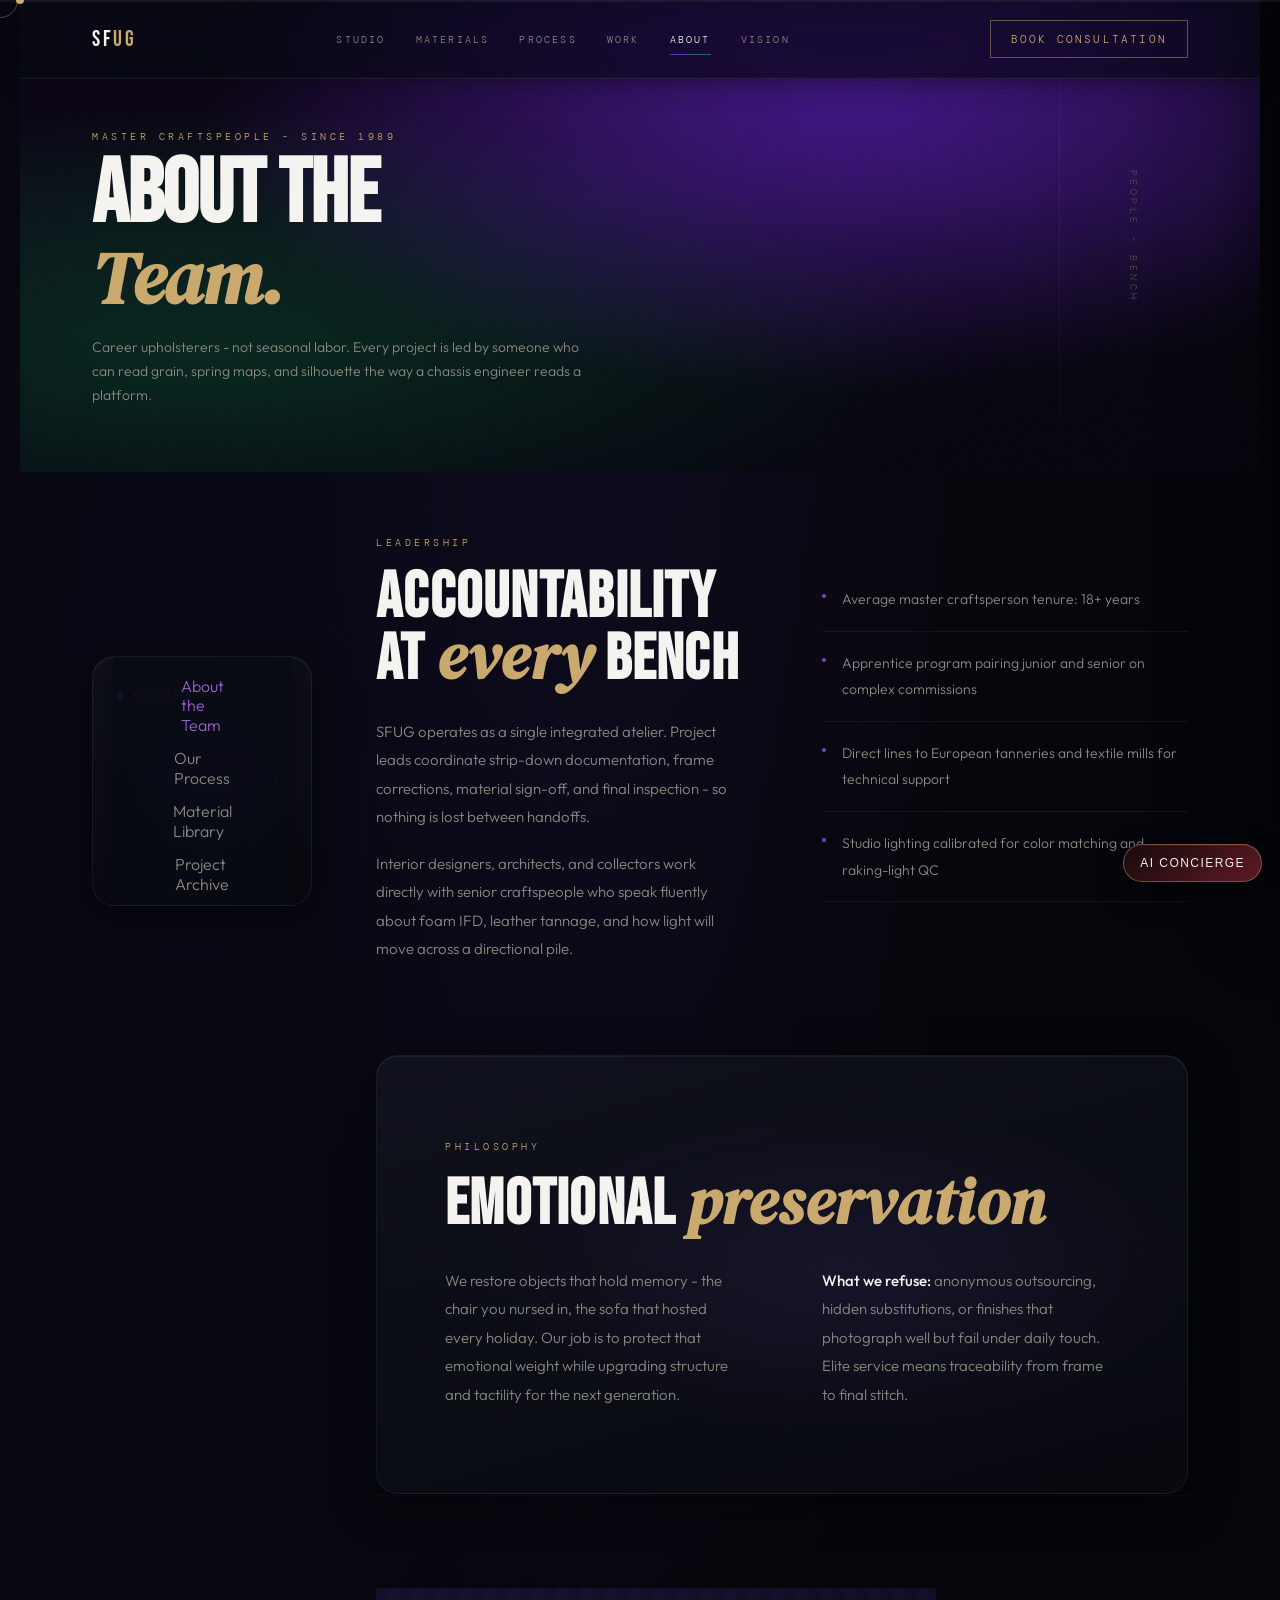
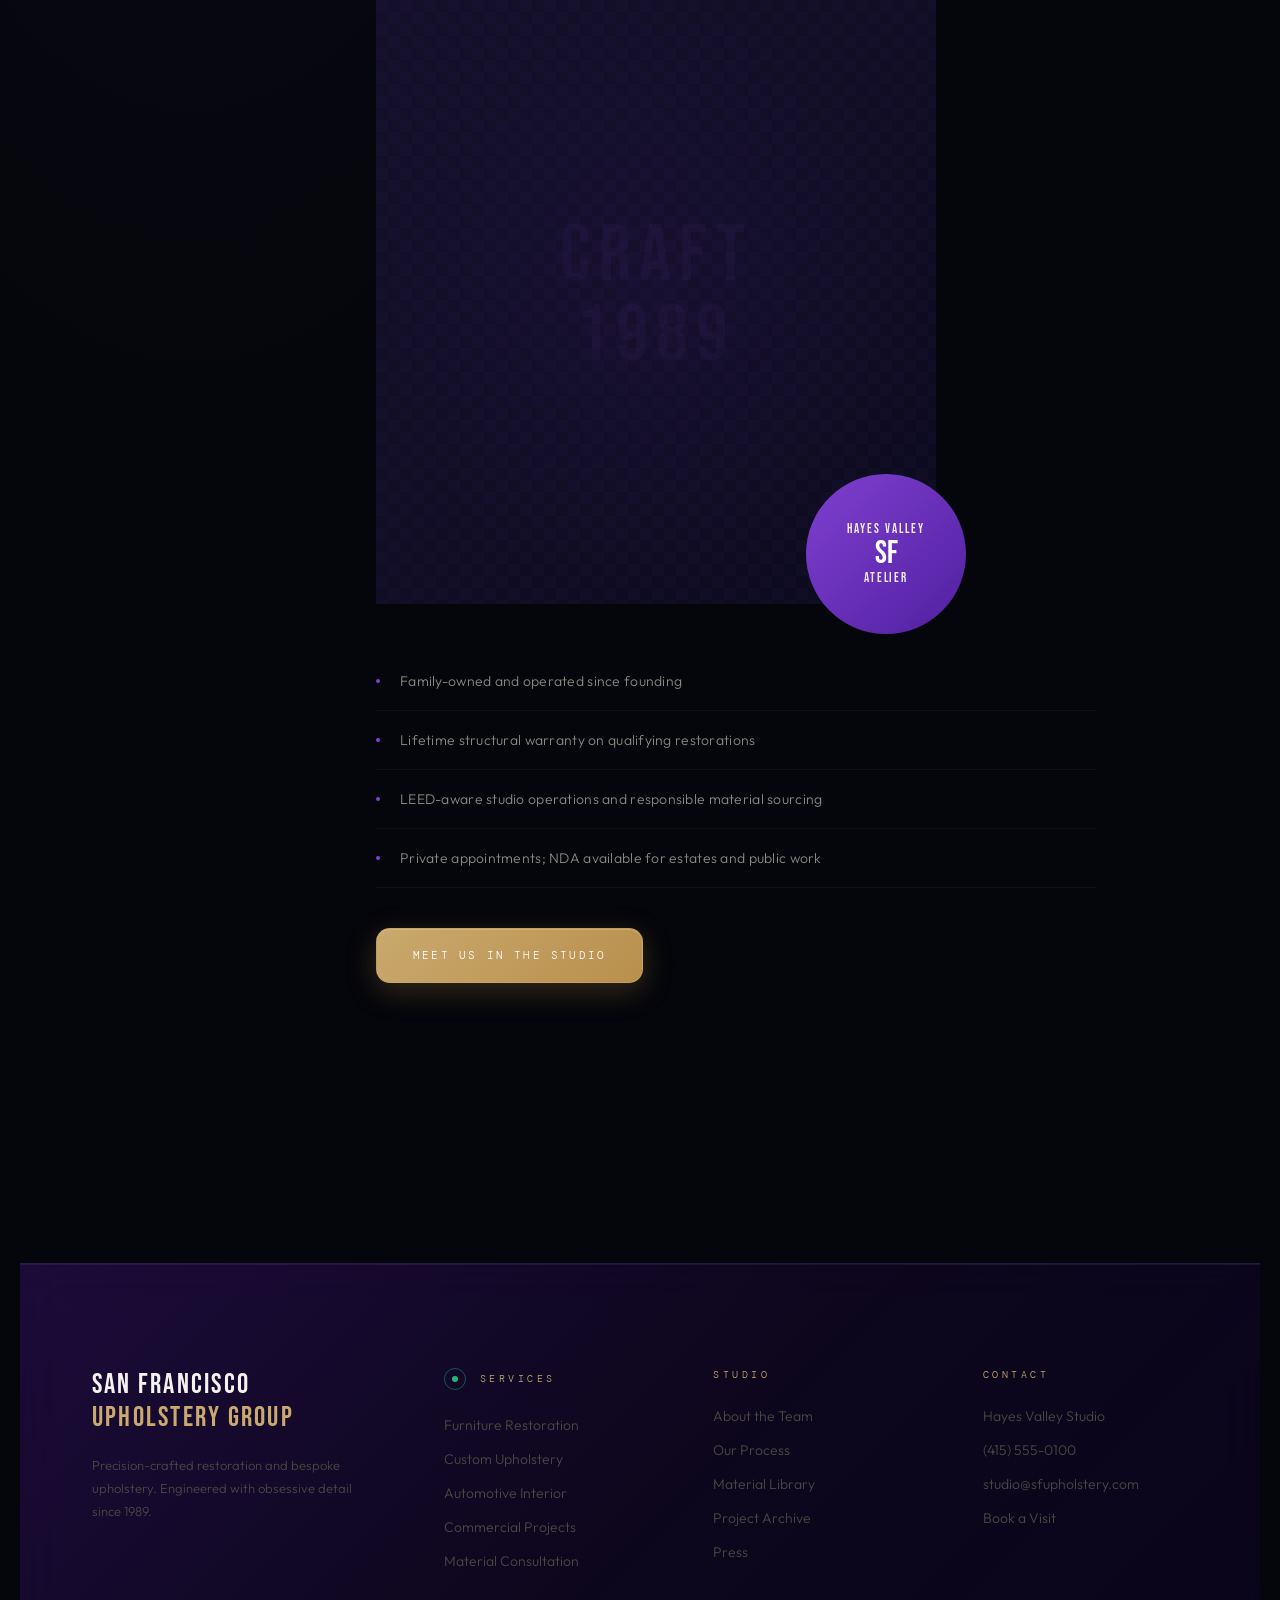
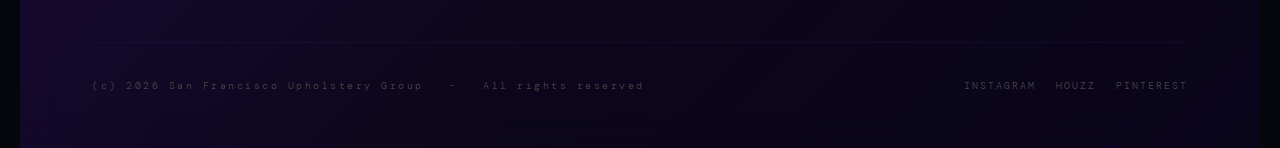
==== commit ec15e4f9: "new ones" ====
--- a/about-team.html
+++ b/about-team.html
@@ -9,6 +9,9 @@
 <link href="https://fonts.googleapis.com/css2?family=Bebas+Neue&family=DM+Serif+Display:ital@0;1&family=DM+Mono:wght@300;400&family=Outfit:wght@200;300;400;500&display=swap" rel="stylesheet">
 <link rel="stylesheet" href="css/main.css">
 <link rel="stylesheet" href="css/avatar-widget.css">
+<link rel="stylesheet" href="css/vision-theme.css">
+<link rel="stylesheet" href="css/bento-glass.css">
+<link rel="stylesheet" href="css/spacing-fix.css">
 </head>
 <body>
 
@@ -23,6 +26,7 @@
     <li><a href="process.html">Process</a></li>
     <li><a href="work.html">Work</a></li>
     <li><a href="studio.html" class="is-active">About</a></li>
+    <li><a href="vision.html">Vision</a></li>
   </ul>
   <a href="contact.html" class="nav-cta">Book Consultation</a>
   <div class="nav-mobile-toggle">Menu</div>
--- a/css/main.css
+++ b/css/main.css
@@ -55,8 +55,7 @@
   nav {
     position: fixed; top: 0; left: 0; right: 0; z-index: 100;
     display: flex; align-items: center; justify-content: space-between;
-    max-width: 1600px;
-    margin: 0 auto;
+    width: 100%;
     padding: 22px 40px;
     mix-blend-mode: normal;
     background: rgba(5,5,5,0.62);
@@ -127,29 +126,46 @@
     position: relative;
     height: 100vh;
     display: flex; flex-direction: column; align-items: flex-start; justify-content: flex-end;
-    padding: 0 60px 100px;
+    padding: 136px 60px 92px;
     overflow: hidden;
+  }
+  .hero-video-wrap {
+    position: absolute;
+    inset: 0;
+    z-index: 0;
+    pointer-events: none;
+  }
+  .hero-video {
+    width: 100%;
+    height: 100%;
+    object-fit: cover;
+    object-position: center;
   }
   .hero-bg {
     position: absolute; inset: 0;
+    z-index: 1;
+    pointer-events: none;
     background:
-      radial-gradient(ellipse at 70% 30%, rgba(154,123,95,0.08) 0%, transparent 60%),
-      radial-gradient(ellipse at 20% 80%, rgba(78,30,30,0.12) 0%, transparent 50%),
-      linear-gradient(160deg, #0a0805 0%, #050505 100%);
+      radial-gradient(ellipse at 70% 30%, rgba(154,123,95,0.1) 0%, transparent 55%),
+      radial-gradient(ellipse at 20% 80%, rgba(78,30,30,0.18) 0%, transparent 50%),
+      linear-gradient(to top, rgba(5,5,5,0.82) 0%, rgba(5,5,5,0.35) 42%, rgba(5,5,5,0.2) 100%);
   }
   .hero-noise {
     position: absolute; inset: 0;
+    z-index: 2;
     background-image: url("data:image/svg+xml,%3Csvg viewBox='0 0 256 256' xmlns='http://www.w3.org/2000/svg'%3E%3Cfilter id='noise'%3E%3CfeTurbulence type='fractalNoise' baseFrequency='0.9' numOctaves='4' stitchTiles='stitch'/%3E%3C/filter%3E%3Crect width='100%25' height='100%25' filter='url(%23noise)' opacity='0.04'/%3E%3C/svg%3E");
     opacity: 0.6;
     pointer-events: none;
   }
   .hero-line {
     position: absolute; top: 0; right: 200px; bottom: 0;
+    z-index: 2;
     width: 1px;
     background: linear-gradient(to bottom, transparent 0%, rgba(201,169,110,0.12) 30%, rgba(201,169,110,0.06) 70%, transparent 100%);
   }
   .hero-year {
     position: absolute; top: 50%; right: 60px;
+    z-index: 3;
     transform: translateY(-50%) rotate(90deg);
     font-family: 'DM Mono', monospace;
     font-size: 10px;
@@ -159,6 +175,7 @@
   }
   .hero-scroll-hint {
     position: absolute; bottom: 48px; right: 60px;
+    z-index: 3;
     display: flex; flex-direction: column; align-items: center; gap: 12px;
   }
   .hero-scroll-hint span {
@@ -179,6 +196,8 @@
     50% { opacity: 1; transform: scaleY(1.2); }
   }
   .hero-tag {
+    position: relative;
+    z-index: 4;
     font-family: 'DM Mono', monospace;
     font-size: 10px;
     letter-spacing: 0.35em;
@@ -189,9 +208,11 @@
     animation: fadeUp 1s var(--ease) 0.3s forwards;
   }
   .hero-h1 {
+    position: relative;
+    z-index: 4;
     font-family: 'Bebas Neue', sans-serif;
-    font-size: clamp(80px, 12vw, 180px);
-    line-height: 0.88;
+    font-size: clamp(70px, 10vw, 156px);
+    line-height: 0.92;
     letter-spacing: -0.01em;
     color: var(--warm-white);
     max-width: 900px;
@@ -205,6 +226,8 @@
     font-size: 0.82em;
   }
   .hero-sub {
+    position: relative;
+    z-index: 4;
     margin-top: 40px;
     font-size: 15px;
     font-weight: 300;
@@ -215,6 +238,8 @@
     animation: fadeUp 1s var(--ease) 0.8s forwards;
   }
   .hero-actions {
+    position: relative;
+    z-index: 4;
     margin-top: 52px;
     display: flex; gap: 24px; align-items: center;
     opacity: 0;
@@ -1069,6 +1094,18 @@
     letter-spacing: 0.2em;
     color: var(--soft-gray);
     text-transform: uppercase;
+  }
+
+  @media (prefers-reduced-motion: reduce) {
+    .hero-video-wrap {
+      display: none;
+    }
+    .hero-bg {
+      background:
+        radial-gradient(ellipse at 70% 30%, rgba(154,123,95,0.08) 0%, transparent 60%),
+        radial-gradient(ellipse at 20% 80%, rgba(78,30,30,0.12) 0%, transparent 50%),
+        linear-gradient(160deg, #0a0805 0%, #050505 100%);
+    }
   }
 
   @media (max-width: 900px) {
--- a/css/avatar-widget.css
+++ b/css/avatar-widget.css
@@ -1,12 +1,15 @@
 :root {
-  --aw-bg: #0b0d11;
-  --aw-panel: #11151d;
-  --aw-blue: #2f80ff;
-  --aw-blue-soft: #4c95ff;
-  --aw-text: #f5f7fb;
-  --aw-muted: #94a0b4;
-  --aw-border: rgba(255, 255, 255, 0.08);
+  --aw-bg: #0c0a09;
+  --aw-panel: #141110;
+  --aw-maroon-deep: #1f0a0c;
+  --aw-maroon-mid: #3d1218;
+  --aw-maroon-accent: #6b222c;
+  --aw-maroon-light: #8a343f;
+  --aw-text: #f5f3ef;
+  --aw-muted: #9a958c;
+  --aw-border: rgba(201, 169, 110, 0.12);
   --aw-success: #35d48a;
+  --aw-gold: #c9a96e;
 }
 
 *,
@@ -21,9 +24,9 @@
   font-family: "Outfit", sans-serif;
   color: var(--aw-text);
   background:
-    radial-gradient(circle at 20% 0%, rgba(44, 91, 170, 0.2), transparent 35%),
-    radial-gradient(circle at 80% 100%, rgba(67, 20, 98, 0.2), transparent 35%),
-    #05070b;
+    radial-gradient(circle at 20% 0%, rgba(107, 34, 44, 0.22), transparent 38%),
+    radial-gradient(circle at 80% 100%, rgba(45, 15, 20, 0.35), transparent 40%),
+    #050505;
 }
 
 .avatar-demo-wrap {
@@ -34,8 +37,8 @@
 }
 
 .avatar-launch {
-  background: #161b24;
-  border: 1px solid var(--aw-border);
+  background: linear-gradient(145deg, #1a1012, #2a1518);
+  border: 1px solid rgba(201, 169, 110, 0.22);
   color: var(--aw-text);
   font-size: 14px;
   letter-spacing: 0.08em;
@@ -50,16 +53,24 @@
   right: 18px;
   bottom: 18px;
   z-index: 980;
-  border: 1px solid rgba(76, 149, 255, 0.55);
-  background: linear-gradient(135deg, #1a2e50, #2f80ff);
-  color: #eef4ff;
+  border: 1px solid rgba(201, 169, 110, 0.42);
+  background: linear-gradient(
+    145deg,
+    #1a0a0d 0%,
+    #2d0f14 35%,
+    #4a151c 70%,
+    #5c1a24 100%
+  );
+  color: #f5f0ea;
   border-radius: 999px;
   padding: 11px 16px;
   font-size: 12px;
   letter-spacing: 0.12em;
   text-transform: uppercase;
   cursor: pointer;
-  box-shadow: 0 12px 28px rgba(0, 0, 0, 0.35);
+  box-shadow:
+    0 12px 28px rgba(0, 0, 0, 0.45),
+    inset 0 1px 0 rgba(255, 255, 255, 0.06);
 }
 
 .avatar-widget-overlay.open + .avatar-fab,
@@ -88,15 +99,23 @@
   max-height: min(95vh, 980px);
   border-radius: 22px;
   overflow: hidden;
-  border: 1px solid var(--aw-border);
+  border: 1px solid rgba(201, 169, 110, 0.14);
   background: var(--aw-bg);
-  box-shadow: 0 30px 80px rgba(0, 0, 0, 0.5);
+  box-shadow:
+    0 30px 80px rgba(0, 0, 0, 0.55),
+    0 0 0 1px rgba(45, 15, 20, 0.35) inset;
   display: grid;
   grid-template-rows: auto auto auto auto;
 }
 
 .avatar-head {
-  background: linear-gradient(90deg, var(--aw-blue), var(--aw-blue-soft));
+  background: linear-gradient(
+    95deg,
+    var(--aw-maroon-deep) 0%,
+    var(--aw-maroon-mid) 42%,
+    var(--aw-maroon-accent) 82%,
+    var(--aw-maroon-light) 100%
+  );
   padding: 14px 18px;
   display: flex;
   align-items: center;
@@ -139,6 +158,7 @@
   align-items: center;
   gap: 8px;
   font-size: 14px;
+  color: rgba(245, 240, 234, 0.88);
 }
 
 .status-dot {
@@ -167,7 +187,8 @@
 
 .avatar-stage {
   position: relative;
-  background: #0d1118;
+  background: radial-gradient(ellipse at 50% 0%, rgba(107, 34, 44, 0.12) 0%, transparent 50%),
+    #0e0b0a;
   min-height: 360px;
   max-height: 56vh;
   overflow: hidden;
@@ -201,8 +222,8 @@
   width: 22px;
   height: 22px;
   border-radius: 50%;
-  background: #2f80ff;
-  box-shadow: 0 0 22px #2f80ff;
+  background: var(--aw-gold);
+  box-shadow: 0 0 22px rgba(201, 169, 110, 0.65);
 }
 
 .avatar-face-pulse.speaking {
@@ -218,19 +239,19 @@
 .avatar-warning {
   border-top: 1px solid var(--aw-border);
   border-bottom: 1px solid var(--aw-border);
-  background: #11151f;
-  color: #cfd7e8;
+  background: linear-gradient(180deg, #151110 0%, #12100e 100%);
+  color: #c9c4bc;
   text-align: center;
   padding: 12px 16px;
   font-size: 13px;
 }
 
 .avatar-warning strong {
-  color: #ffd37b;
+  color: var(--aw-gold);
 }
 
 .avatar-interact {
-  background: #0f131b;
+  background: #100e0c;
   border-top: 1px solid var(--aw-border);
   padding: 14px;
 }
@@ -249,7 +270,7 @@
 
 .avatar-btn {
   border: 1px solid var(--aw-border);
-  background: #181e28;
+  background: linear-gradient(180deg, #1a1614 0%, #141110 100%);
   color: var(--aw-text);
   border-radius: 14px;
   min-height: 56px;
@@ -262,14 +283,14 @@
 }
 
 .avatar-btn.active {
-  border-color: rgba(76, 149, 255, 0.7);
-  box-shadow: 0 0 0 3px rgba(76, 149, 255, 0.2) inset;
+  border-color: rgba(201, 169, 110, 0.55);
+  box-shadow: 0 0 0 3px rgba(107, 34, 44, 0.35) inset;
 }
 
 .avatar-chat {
   border-top: 1px solid var(--aw-border);
   padding: 10px;
-  background: #0b0f16;
+  background: #0a0807;
 }
 
 .avatar-messages {
@@ -288,11 +309,13 @@
 }
 
 .avatar-message.user {
-  background: #1f2733;
+  background: rgba(201, 169, 110, 0.1);
+  border: 1px solid rgba(201, 169, 110, 0.12);
 }
 
 .avatar-message.ai {
-  background: #172338;
+  background: linear-gradient(135deg, rgba(61, 18, 24, 0.92) 0%, rgba(45, 15, 20, 0.95) 100%);
+  border: 1px solid rgba(107, 34, 44, 0.45);
 }
 
 .avatar-input-row {
@@ -305,20 +328,28 @@
   min-height: 42px;
   border-radius: 10px;
   border: 1px solid var(--aw-border);
-  background: #121823;
+  background: #141110;
   color: var(--aw-text);
   padding: 10px 12px;
   font-size: 14px;
 }
 
+.avatar-input::placeholder {
+  color: var(--aw-muted);
+}
+
 .avatar-send {
   min-width: 90px;
   border-radius: 10px;
-  border: 1px solid rgba(76, 149, 255, 0.6);
-  background: #1a2e50;
-  color: #dce8ff;
+  border: 1px solid rgba(201, 169, 110, 0.45);
+  background: linear-gradient(145deg, #2d1014 0%, #4a151c 55%, #5c1a24 100%);
+  color: #f5ebe8;
   font-size: 14px;
   cursor: pointer;
+}
+
+.avatar-send:hover {
+  filter: brightness(1.08);
 }
 
 @media (max-width: 760px) {
--- a/css/vision-theme.css
+++ b/css/vision-theme.css
@@ -0,0 +1,534 @@
+/*
+  VISION THEME — Cinematic Overlay
+  Deep purples · Emerald greens · Dark blues · Warm gold
+  Applied sitewide to match the Client Vision Brand Direction
+*/
+
+/* ─── EXTENDED PALETTE VARIABLES ─────────────────────────────── */
+:root {
+  --purple:      #8040d0;
+  --purple-dim:  rgba(128, 64, 208, 0.18);
+  --purple-glow: rgba(128, 64, 208, 0.06);
+  --purple-line: rgba(128, 64, 208, 0.22);
+  --emerald:     #1ab87a;
+  --emerald-dim: rgba(26, 184, 122, 0.15);
+  --emerald-glow:rgba(26, 184, 122, 0.05);
+  --emerald-line:rgba(26, 184, 122, 0.2);
+  --navy:        #2060c8;
+  --navy-dim:    rgba(32, 96, 200, 0.15);
+  --surface:     #100d18;   /* override warm-surface with cool cinematic dark */
+  --graphite:    #0c0c14;   /* override graphite with deep cool dark */
+  --charcoal:    #14121e;   /* override charcoal */
+}
+
+/* ─── BODY / BASE ─────────────────────────────────────────────── */
+body {
+  background: #050508;
+}
+
+/* ─── NAVIGATION ──────────────────────────────────────────────── */
+nav {
+  background: rgba(12, 4, 32, 0.72);
+  backdrop-filter: blur(32px) saturate(1.8);
+  -webkit-backdrop-filter: blur(32px) saturate(1.8);
+  border-bottom: 1px solid rgba(160, 100, 255, 0.15);
+  box-shadow: 0 2px 24px rgba(0,0,0,0.4), inset 0 -1px 0 rgba(88,28,180,0.1);
+}
+nav.scrolled {
+  background: rgba(10, 3, 26, 0.92);
+  border-bottom: 1px solid rgba(160, 100, 255, 0.2);
+}
+.nav-links a::after {
+  background: linear-gradient(90deg, rgba(128, 64, 208, 0.8), rgba(26, 184, 122, 0.6));
+}
+.nav-logo span { color: var(--purple); }
+
+/* ─── HERO (INDEX) ────────────────────────────────────────────── */
+/* hero-bg is intentionally not overridden here — the video plays clean */
+.hero-line {
+  background: linear-gradient(to bottom,
+    transparent 0%,
+    rgba(128, 64, 208, 0.18) 25%,
+    rgba(26, 184, 122, 0.12) 60%,
+    transparent 100%
+  );
+}
+.hero-tag { color: rgba(160, 100, 220, 0.9); }
+.hero-h1 em { color: rgba(160, 100, 220, 0.9); }
+.scroll-line {
+  background: linear-gradient(to bottom, var(--purple), transparent);
+}
+
+/* ─── MARQUEE ─────────────────────────────────────────────────── */
+.marquee-track {
+  background: #0a0812;
+  border-top: 1px solid rgba(128, 64, 208, 0.1);
+  border-bottom: 1px solid rgba(26, 184, 122, 0.08);
+}
+.marquee-item { color: rgba(255, 255, 255, 0.25); }
+.marquee-item::after {
+  content: '✦';
+  color: var(--purple);
+  opacity: 0.7;
+}
+
+/* ─── EDITORIAL DIVIDERS ──────────────────────────────────────── */
+.editorial-divider .line {
+  background: linear-gradient(90deg, transparent, rgba(128, 64, 208, 0.18), transparent);
+}
+.editorial-divider .label {
+  color: rgba(128, 64, 208, 0.55);
+}
+
+/* ─── PHILOSOPHY SECTION ──────────────────────────────────────── */
+#philosophy {
+  background:
+    radial-gradient(ellipse at 80% 20%, rgba(60, 15, 100, 0.2) 0%, transparent 55%),
+    #050508;
+}
+.phil-h2 em { color: rgba(160, 100, 220, 0.9); }
+.phil-image-box::before {
+  background:
+    radial-gradient(ellipse at 30% 60%, rgba(90, 30, 160, 0.2) 0%, transparent 60%),
+    radial-gradient(ellipse at 70% 30%, rgba(26, 184, 122, 0.12) 0%, transparent 55%),
+    linear-gradient(135deg, rgba(30, 10, 60, 0.15) 0%, transparent 70%);
+}
+.phil-leather-texture {
+  background:
+    repeating-linear-gradient(45deg, rgba(128, 64, 208, 0.025) 0px, rgba(128, 64, 208, 0.025) 1px, transparent 1px, transparent 8px),
+    repeating-linear-gradient(-45deg, rgba(26, 184, 122, 0.015) 0px, rgba(26, 184, 122, 0.015) 1px, transparent 1px, transparent 8px),
+    linear-gradient(170deg, #16102a 0%, #0e0c1a 50%, #080610 100%);
+}
+.stitch-dot { background: rgba(128, 64, 208, 0.4); }
+.texture-label { color: rgba(128, 64, 208, 0.45); }
+.phil-offset-box {
+  background: #0c0a16;
+  border: 1px solid rgba(128, 64, 208, 0.15);
+}
+.phil-offset-num { color: var(--purple); }
+.section-num { color: rgba(128, 64, 208, 0.7); }
+
+/* ─── MATERIALS SECTION ───────────────────────────────────────── */
+#materials {
+  background:
+    radial-gradient(ellipse at 20% 50%, rgba(15, 5, 30, 0.8) 0%, transparent 60%),
+    #0a0812;
+}
+.material-bg-leather {
+  background:
+    repeating-linear-gradient(30deg, rgba(128, 64, 208, 0.05) 0, rgba(128, 64, 208, 0.05) 1px, transparent 1px, transparent 12px),
+    linear-gradient(135deg, #1e1030 0%, #100820 60%, #0a0515 100%);
+}
+.material-bg-velvet {
+  background:
+    repeating-linear-gradient(60deg, rgba(26, 184, 122, 0.06) 0, rgba(26, 184, 122, 0.06) 1px, transparent 1px, transparent 8px),
+    radial-gradient(ellipse at 40% 60%, rgba(26, 184, 122, 0.12) 0%, transparent 55%),
+    linear-gradient(135deg, #071a12 0%, #040e0a 100%);
+}
+.material-bg-linen {
+  background:
+    repeating-linear-gradient(0deg, rgba(200, 190, 220, 0.04) 0, rgba(200, 190, 220, 0.04) 1px, transparent 1px, transparent 6px),
+    radial-gradient(ellipse at 60% 40%, rgba(32, 96, 200, 0.1) 0%, transparent 55%),
+    linear-gradient(135deg, #0d0e1e 0%, #080910 100%);
+}
+.material-bg-suede {
+  background:
+    radial-gradient(ellipse at 40% 60%, rgba(128, 64, 208, 0.12) 0, transparent 60%),
+    radial-gradient(ellipse at 70% 30%, rgba(26, 184, 122, 0.08) 0%, transparent 50%),
+    linear-gradient(135deg, #130a22 0%, #0a0615 100%);
+}
+.material-num { color: rgba(128, 64, 208, 0.45); }
+.material-origin { color: var(--emerald); }
+
+/* ─── PROCESS SECTION ─────────────────────────────────────────── */
+#process {
+  background:
+    radial-gradient(ellipse at 50% 100%, rgba(15, 5, 30, 0.6) 0%, transparent 50%),
+    #050508;
+}
+.process-steps::before {
+  background: linear-gradient(to right,
+    transparent,
+    rgba(128, 64, 208, 0.25),
+    rgba(26, 184, 122, 0.3),
+    rgba(32, 96, 200, 0.25),
+    transparent
+  );
+}
+.step-circle {
+  background: #0c0a16;
+  border: 1px solid rgba(128, 64, 208, 0.2);
+}
+.process-step:hover .step-circle {
+  border-color: var(--purple);
+  background: rgba(128, 64, 208, 0.08);
+  box-shadow: 0 0 24px rgba(128, 64, 208, 0.15);
+}
+.step-num { color: var(--purple); }
+.step-icon-text { color: var(--emerald) !important; }
+.process-h2 em {
+  font-family: 'DM Serif Display', serif;
+  font-style: italic;
+  color: rgba(26, 184, 122, 0.9);
+}
+
+/* ─── METRICS SECTION ─────────────────────────────────────────── */
+#metrics {
+  background:
+    radial-gradient(ellipse at 70% 50%, rgba(10, 4, 24, 0.9) 0%, transparent 60%),
+    radial-gradient(ellipse at 20% 30%, rgba(5, 15, 25, 0.7) 0%, transparent 55%),
+    #0c0a16;
+  border-top: 1px solid rgba(128, 64, 208, 0.1);
+  border-bottom: 1px solid rgba(26, 184, 122, 0.1);
+}
+.metrics-grid { background: rgba(128, 64, 208, 0.06); }
+.metric-cell { background: #0c0a16; }
+.metric-cell:hover { background: rgba(128, 64, 208, 0.06); }
+.metric-cell::before { background: var(--purple); }
+.metric-num { color: var(--purple); }
+/* Second and fourth cells get emerald/navy accent */
+.metric-cell:nth-child(2)::before { background: var(--emerald); }
+.metric-cell:nth-child(2) .metric-num { color: var(--emerald); }
+.metric-cell:nth-child(4)::before { background: var(--navy); }
+.metric-cell:nth-child(4) .metric-num { color: rgba(100, 160, 240, 0.9); }
+
+/* ─── PROJECTS SECTION ────────────────────────────────────────── */
+#projects {
+  background:
+    radial-gradient(ellipse at 80% 10%, rgba(60, 15, 100, 0.15) 0%, transparent 50%),
+    #050508;
+}
+.projects-h2 em { color: rgba(160, 100, 220, 0.9); }
+.project-bg-1 {
+  background:
+    radial-gradient(ellipse at 50% 30%, rgba(80, 20, 150, 0.35) 0%, transparent 60%),
+    linear-gradient(160deg, #1a0a30 0%, #0a0518 100%);
+}
+.project-bg-2 {
+  background:
+    radial-gradient(ellipse at 30% 60%, rgba(10, 70, 45, 0.4) 0%, transparent 60%),
+    linear-gradient(160deg, #071a10 0%, #030a08 100%);
+}
+.project-bg-3 {
+  background:
+    radial-gradient(ellipse at 60% 50%, rgba(15, 40, 110, 0.35) 0%, transparent 60%),
+    linear-gradient(160deg, #070d20 0%, #040810 100%);
+}
+.project-bg-4 {
+  background:
+    radial-gradient(ellipse at 40% 40%, rgba(100, 50, 180, 0.25) 0%, transparent 55%),
+    radial-gradient(ellipse at 70% 70%, rgba(20, 110, 75, 0.2) 0%, transparent 50%),
+    linear-gradient(160deg, #12081e 0%, #080512 100%);
+}
+.project-cat { color: rgba(160, 100, 220, 0.85); }
+.project-arrow {
+  border: 1px solid rgba(128, 64, 208, 0.3);
+  color: var(--purple);
+}
+
+/* ─── WORKSHOP SECTION ────────────────────────────────────────── */
+#workshop {
+  background:
+    radial-gradient(ellipse at 10% 80%, rgba(10, 4, 24, 0.9) 0%, transparent 55%),
+    #0c0a16;
+}
+.workshop-main-box { background: #0e0c1c; }
+.workshop-pattern {
+  background:
+    repeating-conic-gradient(rgba(128, 64, 208, 0.03) 0deg, rgba(128, 64, 208, 0.03) 90deg, transparent 90deg, transparent 180deg) 0 0 / 24px 24px,
+    radial-gradient(ellipse at 50% 50%, rgba(128, 64, 208, 0.06) 0%, transparent 70%),
+    linear-gradient(135deg, #14102a 0%, #0c0a1e 100%);
+}
+.workshop-center-text { color: rgba(128, 64, 208, 0.06); }
+.workshop-badge {
+  background: linear-gradient(135deg, var(--purple) 0%, #5020a0 100%);
+}
+.workshop-h2 em { color: rgba(160, 100, 220, 0.9); }
+.workshop-tag { color: var(--emerald); }
+.quality-dot { background: var(--purple); }
+.quality-item:hover .quality-dot { background: var(--emerald); }
+
+/* ─── CTA SECTION ─────────────────────────────────────────────── */
+#cta {
+  background:
+    radial-gradient(ellipse at 50% 0%, rgba(60, 15, 100, 0.2) 0%, transparent 55%),
+    radial-gradient(ellipse at 20% 100%, rgba(10, 60, 40, 0.12) 0%, transparent 45%),
+    #050508;
+}
+.cta-bg-glow {
+  width: 800px; height: 400px;
+  background: radial-gradient(ellipse,
+    rgba(128, 64, 208, 0.08) 0%,
+    rgba(26, 184, 122, 0.04) 40%,
+    transparent 70%
+  );
+}
+.cta-h2 em { color: rgba(160, 100, 220, 0.9); }
+.cta-tag { color: rgba(160, 100, 220, 0.8); }
+.btn-large {
+  background: linear-gradient(135deg, rgba(100,36,200,0.9) 0%, rgba(65,16,150,0.85) 100%);
+  color: #fff;
+  border: 1px solid rgba(160,100,255,0.35);
+  box-shadow: 0 8px 32px rgba(88,28,180,0.4), inset 0 1px 0 rgba(200,160,255,0.2);
+  border-radius: 12px;
+}
+.btn-large:hover {
+  background: linear-gradient(135deg, rgba(120,50,220,1) 0%, rgba(85,20,180,1) 100%);
+  color: #fff;
+  box-shadow: 0 16px 48px rgba(88,28,180,0.55), inset 0 1px 0 rgba(220,180,255,0.25);
+  transform: translateY(-2px);
+}
+.btn-outline-large {
+  border: 1px solid rgba(160, 100, 255, 0.35);
+  color: rgba(200, 160, 255, 0.85);
+  background: rgba(88, 28, 180, 0.12);
+  backdrop-filter: blur(8px);
+  border-radius: 12px;
+  box-shadow: inset 0 1px 0 rgba(200,160,255,0.1);
+}
+.btn-outline-large:hover {
+  border-color: rgba(160, 100, 255, 0.65);
+  color: rgba(220, 190, 255, 1);
+  background: rgba(88, 28, 180, 0.25);
+  box-shadow: 0 8px 32px rgba(88,28,180,0.3), inset 0 1px 0 rgba(200,160,255,0.18);
+}
+.btn-primary {
+  background: linear-gradient(135deg, rgba(100,36,200,0.9) 0%, rgba(65,16,150,0.85) 100%);
+  color: #fff;
+  border: 1px solid rgba(160,100,255,0.35);
+  box-shadow: 0 6px 24px rgba(88,28,180,0.4), inset 0 1px 0 rgba(200,160,255,0.18);
+  border-radius: 10px;
+}
+.btn-primary:hover {
+  background: linear-gradient(135deg, rgba(120,50,220,1) 0%, rgba(85,20,180,1) 100%);
+  color: #fff;
+  box-shadow: 0 12px 36px rgba(88,28,180,0.5);
+  transform: translateY(-2px);
+}
+
+/* ─── FOOTER ──────────────────────────────────────────────────── */
+footer {
+  background:
+    linear-gradient(135deg,
+      rgba(88, 28, 180, 0.28) 0%,
+      rgba(50, 12, 110, 0.18) 50%,
+      rgba(10, 5, 28, 0.95) 100%);
+  backdrop-filter: blur(24px);
+  border-top: 1px solid rgba(160, 100, 255, 0.18);
+  box-shadow: inset 0 1px 0 rgba(200, 160, 255, 0.08);
+}
+.footer-bottom {
+  border-top: 1px solid rgba(128, 64, 208, 0.08);
+}
+.footer-logo span { color: var(--purple); }
+.footer-col-title { color: var(--emerald); }
+.footer-title-icon { border: 1px solid rgba(26, 184, 122, 0.45); }
+.footer-title-icon::after { background: var(--emerald); }
+.footer-social a:hover { color: var(--purple); }
+.footer-links a:hover { color: rgba(160, 100, 220, 0.9); }
+
+/* ─── INTERIOR PAGE HEROES ────────────────────────────────────── */
+.page-hero {
+  background:
+    radial-gradient(ellipse at 70% 25%, rgba(88, 28, 180, 0.55) 0%, transparent 55%),
+    radial-gradient(ellipse at 15% 80%, rgba(10, 120, 65, 0.30) 0%, transparent 50%),
+    linear-gradient(160deg, #0c0418 0%, #050508 100%);
+}
+.page-hero .hero-bg {
+  background:
+    radial-gradient(ellipse at 65% 25%, rgba(88, 28, 180, 0.45) 0%, transparent 55%),
+    radial-gradient(ellipse at 15% 75%, rgba(10, 120, 65, 0.22) 0%, transparent 50%),
+    linear-gradient(to top, rgba(5, 4, 14, 0.9) 0%, rgba(5, 4, 14, 0.3) 60%, rgba(5, 4, 14, 0.12) 100%);
+}
+.page-hero .hero-line {
+  background: linear-gradient(to bottom,
+    transparent 0%,
+    rgba(128, 64, 208, 0.18) 30%,
+    rgba(26, 184, 122, 0.1) 65%,
+    transparent 100%
+  );
+}
+.page-hero .hero-h1 em {
+  font-family: 'DM Serif Display', serif;
+  font-style: italic;
+  color: rgba(160, 100, 220, 0.9);
+}
+.page-hero .hero-tag { color: rgba(160, 100, 220, 0.85); }
+
+/* ─── SECTION KICKER & TITLES (interior pages) ────────────────── */
+.section-kicker { color: var(--emerald); }
+.section-title-page em { color: rgba(160, 100, 220, 0.9); }
+
+/* ─── SERVICE CARDS ───────────────────────────────────────────── */
+.service-cards {
+  background: rgba(128, 64, 208, 0.06);
+}
+.service-card { background: #07060e; }
+.service-card:hover { background: rgba(128, 64, 208, 0.06); }
+.service-card-num { color: rgba(128, 64, 208, 0.5); }
+/* Alternate emerald for even cards */
+.service-card:nth-child(even) .service-card-num { color: rgba(26, 184, 122, 0.5); }
+.service-card:nth-child(even):hover { background: rgba(26, 184, 122, 0.04); }
+.service-card a { color: var(--purple); border-bottom: 1px solid rgba(128, 64, 208, 0.3); }
+.service-card a:hover { color: rgba(160, 100, 220, 1); border-bottom-color: rgba(160, 100, 220, 0.6); }
+
+/* ─── SPEC LIST ───────────────────────────────────────────────── */
+.spec-list li::before { background: var(--purple); }
+
+/* ─── STAT ROW ────────────────────────────────────────────────── */
+.stat-row { border-top: 1px solid rgba(128, 64, 208, 0.14); }
+.stat-row .stat-val { color: var(--purple); }
+.stat-row .stat-val:nth-child(odd) { color: var(--emerald); }
+
+/* ─── MATERIAL TIER CARDS ─────────────────────────────────────── */
+.material-tier {
+  border: 1px solid rgba(128, 64, 208, 0.14);
+  background: rgba(10, 8, 20, 0.7);
+}
+.material-tier h4 { color: var(--emerald); }
+.material-tier:nth-child(2) h4 { color: var(--purple); }
+.material-tier:nth-child(3) h4 { color: rgba(80, 140, 220, 0.85); }
+a.material-tier:hover {
+  background: rgba(128, 64, 208, 0.07);
+  border-color: rgba(128, 64, 208, 0.3);
+  box-shadow: 0 4px 20px rgba(128, 64, 208, 0.1);
+}
+
+/* ─── TIMELINE ────────────────────────────────────────────────── */
+.timeline-deep {
+  border-left: 1px solid rgba(128, 64, 208, 0.25);
+}
+.timeline-deep-item::before {
+  background: var(--purple);
+  box-shadow: 0 0 0 4px rgba(128, 64, 208, 0.18);
+}
+
+/* ─── PROJECT ROWS (work page) ────────────────────────────────── */
+.project-row { background: #0d0b1a; }
+.project-row:nth-child(even) { background: #0a0812; }
+
+/* ─── CONTACT BLOCKS ──────────────────────────────────────────── */
+.contact-block {
+  border: 1px solid rgba(128, 64, 208, 0.18);
+  background: rgba(5, 5, 12, 0.6);
+}
+.contact-block h3 { color: var(--emerald); }
+.contact-block:hover {
+  border-color: rgba(128, 64, 208, 0.32);
+  background: rgba(128, 64, 208, 0.04);
+}
+
+/* ─── STUDIO SIDEBAR ──────────────────────────────────────────── */
+.studio-sidebar-kicker { color: rgba(128, 64, 208, 0.8); }
+.studio-sidebar-dot { background: var(--purple); }
+.studio-sidebar {
+  border-left: 1px solid rgba(128, 64, 208, 0.18);
+  border-right: 1px solid rgba(128, 64, 208, 0.1);
+  background: linear-gradient(180deg, rgba(10, 8, 20, 0.95) 0%, rgba(8, 6, 16, 0.75) 100%);
+}
+.studio-sidebar-link.is-current { color: rgba(160, 100, 220, 0.95); }
+.studio-sidebar-link:hover { color: rgba(160, 100, 220, 0.7); }
+
+/* ─── PAGE SECTION BORDERS ────────────────────────────────────── */
+.page-section {
+  border-top: 1px solid rgba(128, 64, 208, 0.07);
+}
+.page-section--surface { background: #0d0b1a; }
+.page-section--graphite { background: #0a0812; }
+
+/* ─── MOBILE DRAWER ───────────────────────────────────────────── */
+.mobile-menu-drawer {
+  background:
+    linear-gradient(160deg,
+      rgba(88, 28, 180, 0.65) 0%,
+      rgba(50, 12, 130, 0.55) 50%,
+      rgba(10, 4, 30, 0.95) 100%);
+  backdrop-filter: blur(32px) saturate(1.8);
+  -webkit-backdrop-filter: blur(32px) saturate(1.8);
+  border-left: 1px solid rgba(160, 100, 255, 0.25);
+  box-shadow: -24px 0 80px rgba(0,0,0,0.6), inset 1px 0 0 rgba(200,160,255,0.1);
+}
+.mobile-nav-cta {
+  border: 1px solid rgba(128, 64, 208, 0.5);
+  color: var(--purple);
+}
+
+/* ─── FOCUS / ACCESSIBILITY ───────────────────────────────────── */
+a:focus-visible,
+button:focus-visible,
+.nav-mobile-toggle:focus-visible {
+  outline: 1px solid rgba(128, 64, 208, 0.85);
+}
+
+/* ─── CINEMATIC AMBIENT GLOW — section borders ────────────────── */
+#philosophy::before {
+  content: '';
+  position: absolute;
+  top: 0; left: 0; right: 0;
+  height: 1px;
+  background: linear-gradient(90deg, transparent, rgba(128, 64, 208, 0.3), rgba(26, 184, 122, 0.2), transparent);
+  pointer-events: none;
+}
+#materials::before {
+  content: '';
+  position: absolute;
+  top: 0; left: 0; right: 0;
+  height: 1px;
+  background: linear-gradient(90deg, transparent, rgba(26, 184, 122, 0.25), rgba(128, 64, 208, 0.2), transparent);
+  pointer-events: none;
+}
+#cta::before {
+  content: '';
+  position: absolute;
+  top: 0; left: 0; right: 0;
+  height: 1px;
+  background: linear-gradient(90deg, transparent, rgba(128, 64, 208, 0.35), transparent);
+  pointer-events: none;
+}
+
+/* ─── CINEMATIC HIGHLIGHT BAR on hover (cards) ────────────────── */
+.project-card::after {
+  content: '';
+  position: absolute;
+  top: 0; left: 0; right: 0;
+  height: 2px;
+  background: linear-gradient(90deg, var(--purple), var(--emerald));
+  transform: scaleX(0);
+  transform-origin: left;
+  transition: transform 0.5s var(--ease);
+  z-index: 5;
+}
+.project-card:hover::after { transform: scaleX(1); }
+
+.material-card::before {
+  content: '';
+  position: absolute;
+  bottom: 0; left: 0; right: 0;
+  height: 2px;
+  background: linear-gradient(90deg, var(--purple), var(--emerald));
+  z-index: 5;
+  transform: scaleX(0);
+  transform-origin: left;
+  transition: transform 0.5s var(--ease);
+}
+.material-card:hover::before { transform: scaleX(1); }
+
+/* ─── NAV CTA button ──────────────────────────────────────────── */
+.nav-cta {
+  color: rgba(160, 100, 220, 0.9);
+  border: 1px solid rgba(128, 64, 208, 0.4);
+}
+.nav-cta:hover {
+  background: var(--purple);
+  color: #fff;
+  border-color: var(--purple);
+  box-shadow: 0 4px 20px rgba(128, 64, 208, 0.3);
+}
+
+/* ─── PROCESS SECTION accent line color ───────────────────────── */
+.process-intro { color: rgba(255, 255, 255, 0.45); }
+.process-h2 { color: var(--warm-white); }
+
+/* ─── WORKSHOP badge label color ─────────────────────────────────*/
+.badge-text { color: rgba(255, 255, 255, 0.9); }
+.badge-year { color: #fff; }
--- a/css/bento-glass.css
+++ b/css/bento-glass.css
@@ -0,0 +1,1025 @@
+/*
+  BENTO GLASS SYSTEM
+  Glassmorphic bento grid components for SF Upholstery Group
+  Deep purple · Emerald · Navy · Gold luxury aesthetic
+*/
+
+/* ─── GLASS MIXINS (base classes) ───────────────────────────────── */
+/*
+  Vivid, saturated glassmorphic gradients.
+  Opaque enough to feel rich, blurred enough to feel glass.
+  Match: purple/emerald/navy/gold palette from brand direction.
+*/
+
+.glass {
+  background:
+    linear-gradient(135deg,
+      rgba(255, 255, 255, 0.07) 0%,
+      rgba(255, 255, 255, 0.03) 100%);
+  backdrop-filter: blur(28px) saturate(1.6);
+  -webkit-backdrop-filter: blur(28px) saturate(1.6);
+  border: 1px solid rgba(255, 255, 255, 0.12);
+  box-shadow:
+    0 12px 48px rgba(0, 0, 0, 0.55),
+    inset 0 1px 0 rgba(255, 255, 255, 0.12),
+    inset 0 -1px 0 rgba(0, 0, 0, 0.2);
+}
+
+/* Rich deep purple — matches "Deep Purple" swatch */
+.glass-purple {
+  background:
+    linear-gradient(135deg,
+      rgba(88, 28, 180, 0.72) 0%,
+      rgba(60, 14, 140, 0.60) 50%,
+      rgba(45, 8, 110, 0.55) 100%);
+  backdrop-filter: blur(32px) saturate(1.8);
+  -webkit-backdrop-filter: blur(32px) saturate(1.8);
+  border: 1px solid rgba(160, 100, 255, 0.25);
+  box-shadow:
+    0 12px 56px rgba(0, 0, 0, 0.6),
+    0 0 80px rgba(88, 28, 180, 0.25),
+    inset 0 1px 0 rgba(200, 160, 255, 0.2),
+    inset 0 -1px 0 rgba(0, 0, 0, 0.3);
+}
+
+/* Rich emerald green — matches "Emerald Green" swatch */
+.glass-emerald {
+  background:
+    linear-gradient(135deg,
+      rgba(10, 120, 65, 0.68) 0%,
+      rgba(6, 95, 50, 0.58) 50%,
+      rgba(4, 72, 38, 0.52) 100%);
+  backdrop-filter: blur(32px) saturate(1.8);
+  -webkit-backdrop-filter: blur(32px) saturate(1.8);
+  border: 1px solid rgba(30, 200, 120, 0.22);
+  box-shadow:
+    0 12px 56px rgba(0, 0, 0, 0.6),
+    0 0 80px rgba(10, 120, 65, 0.2),
+    inset 0 1px 0 rgba(80, 220, 150, 0.18),
+    inset 0 -1px 0 rgba(0, 0, 0, 0.3);
+}
+
+/* Warm gold — matches "Warm Gold" swatch */
+.glass-gold {
+  background:
+    linear-gradient(135deg,
+      rgba(160, 110, 30, 0.65) 0%,
+      rgba(130, 85, 15, 0.55) 50%,
+      rgba(100, 65, 8, 0.50) 100%);
+  backdrop-filter: blur(32px) saturate(1.8);
+  -webkit-backdrop-filter: blur(32px) saturate(1.8);
+  border: 1px solid rgba(210, 170, 90, 0.28);
+  box-shadow:
+    0 12px 56px rgba(0, 0, 0, 0.6),
+    0 0 80px rgba(160, 110, 30, 0.18),
+    inset 0 1px 0 rgba(240, 200, 120, 0.22),
+    inset 0 -1px 0 rgba(0, 0, 0, 0.3);
+}
+
+/* Deep navy blue — matches "Dark Blue" swatch */
+.glass-navy {
+  background:
+    linear-gradient(135deg,
+      rgba(14, 34, 90, 0.70) 0%,
+      rgba(10, 22, 70, 0.60) 50%,
+      rgba(6, 14, 52, 0.55) 100%);
+  backdrop-filter: blur(32px) saturate(1.8);
+  -webkit-backdrop-filter: blur(32px) saturate(1.8);
+  border: 1px solid rgba(60, 120, 240, 0.22);
+  box-shadow:
+    0 12px 56px rgba(0, 0, 0, 0.6),
+    0 0 80px rgba(14, 34, 90, 0.22),
+    inset 0 1px 0 rgba(100, 160, 255, 0.18),
+    inset 0 -1px 0 rgba(0, 0, 0, 0.3);
+}
+
+/* ─── BENTO SECTION WRAPPER ────────────────────────────────────── */
+.bento-section {
+  padding: 80px 60px;
+  position: relative;
+}
+.bento-section-header {
+  margin-bottom: 48px;
+}
+.bento-section-kicker {
+  font-family: 'DM Mono', monospace;
+  font-size: 10px;
+  letter-spacing: 0.35em;
+  text-transform: uppercase;
+  color: rgba(128, 64, 208, 0.8);
+  display: block;
+  margin-bottom: 12px;
+}
+.bento-section-kicker.em  { color: rgba(26, 184, 122, 0.8); }
+.bento-section-kicker.gd  { color: rgba(201, 169, 110, 0.8); }
+.bento-section-h2 {
+  font-family: 'Bebas Neue', sans-serif;
+  font-size: clamp(40px, 5vw, 72px);
+  line-height: 0.92;
+  letter-spacing: 0.03em;
+  color: var(--warm-white);
+}
+.bento-section-h2 em {
+  font-family: 'DM Serif Display', serif;
+  font-style: italic;
+  color: rgba(160, 100, 220, 0.9);
+}
+.bento-section-h2 em.em { color: rgba(26, 184, 122, 0.9); }
+.bento-section-h2 em.gd { color: rgba(201, 169, 110, 0.9); }
+
+/* ─── BENTO GRID ────────────────────────────────────────────────── */
+.bento-grid {
+  display: grid;
+  gap: 12px;
+}
+.bento-grid-3 { grid-template-columns: repeat(3, 1fr); }
+.bento-grid-4 { grid-template-columns: repeat(4, 1fr); }
+.bento-grid-5 { grid-template-columns: repeat(5, 1fr); }
+.bento-grid-12 { grid-template-columns: repeat(12, 1fr); }
+
+/* Span helpers */
+.col-2  { grid-column: span 2; }
+.col-3  { grid-column: span 3; }
+.col-4  { grid-column: span 4; }
+.col-5  { grid-column: span 5; }
+.col-6  { grid-column: span 6; }
+.col-7  { grid-column: span 7; }
+.col-8  { grid-column: span 8; }
+.row-2  { grid-row: span 2; }
+.row-3  { grid-row: span 3; }
+
+/* ─── BENTO CELL ────────────────────────────────────────────────── */
+.bento-cell {
+  border-radius: 20px;
+  padding: 36px 32px;
+  position: relative;
+  overflow: hidden;
+  transition: transform 0.45s var(--ease), box-shadow 0.45s var(--ease), filter 0.4s var(--ease);
+}
+.bento-cell:hover {
+  transform: translateY(-4px) scale(1.005);
+  filter: brightness(1.08);
+  box-shadow:
+    0 24px 64px rgba(0, 0, 0, 0.65),
+    0 0 100px rgba(88, 28, 180, 0.3);
+}
+.bento-cell.glass-emerald:hover {
+  box-shadow:
+    0 24px 64px rgba(0, 0, 0, 0.65),
+    0 0 100px rgba(10, 120, 65, 0.28);
+}
+.bento-cell.glass-gold:hover {
+  box-shadow:
+    0 24px 64px rgba(0, 0, 0, 0.65),
+    0 0 100px rgba(160, 110, 30, 0.25);
+}
+.bento-cell.glass-navy:hover {
+  box-shadow:
+    0 24px 64px rgba(0, 0, 0, 0.65),
+    0 0 100px rgba(14, 34, 90, 0.3);
+}
+.bento-cell.glass:hover {
+  box-shadow:
+    0 24px 64px rgba(0, 0, 0, 0.65),
+    0 0 60px rgba(255, 255, 255, 0.06);
+  filter: brightness(1.12);
+}
+
+/* Sheen highlight sweep (top-left highlight like in the screenshot) */
+.bento-cell::before {
+  content: '';
+  position: absolute;
+  top: 0; left: 0;
+  right: 0; height: 50%;
+  background: linear-gradient(180deg, rgba(255,255,255,0.08) 0%, transparent 100%);
+  border-radius: 20px 20px 0 0;
+  pointer-events: none;
+  z-index: 1;
+}
+.bento-cell.no-accent::before { display: none; }
+
+/* Ambient bottom-right glow orb */
+.bento-cell::after {
+  content: '';
+  position: absolute;
+  bottom: -40px; right: -40px;
+  width: 220px; height: 220px;
+  border-radius: 50%;
+  background: radial-gradient(ellipse, rgba(88, 28, 180, 0.15) 0%, transparent 70%);
+  pointer-events: none;
+  z-index: 0;
+}
+.bento-cell.glass-emerald::after {
+  background: radial-gradient(ellipse, rgba(10, 120, 65, 0.18) 0%, transparent 70%);
+}
+.bento-cell.glass-gold::after {
+  background: radial-gradient(ellipse, rgba(160, 110, 30, 0.18) 0%, transparent 70%);
+}
+.bento-cell.glass-navy::after {
+  background: radial-gradient(ellipse, rgba(14, 34, 90, 0.2) 0%, transparent 70%);
+}
+.bento-cell.glass::after {
+  background: radial-gradient(ellipse, rgba(255,255,255,0.04) 0%, transparent 70%);
+}
+
+/* ─── CELL TYPOGRAPHY HELPERS ───────────────────────────────────── */
+.bento-cell-tag {
+  font-family: 'DM Mono', monospace;
+  font-size: 9px;
+  letter-spacing: 0.3em;
+  text-transform: uppercase;
+  color: rgba(128, 64, 208, 0.7);
+  display: block;
+  margin-bottom: 14px;
+  position: relative; z-index: 1;
+}
+.bento-cell-tag.em { color: rgba(26, 184, 122, 0.7); }
+.bento-cell-tag.gd { color: rgba(201, 169, 110, 0.7); }
+.bento-cell-tag.nv { color: rgba(80, 140, 220, 0.7); }
+
+.bento-cell-h2 {
+  font-family: 'Bebas Neue', sans-serif;
+  font-size: clamp(36px, 4vw, 64px);
+  line-height: 0.92;
+  letter-spacing: 0.03em;
+  color: var(--warm-white);
+  position: relative; z-index: 1;
+  margin-bottom: 16px;
+}
+.bento-cell-h2 em {
+  font-family: 'DM Serif Display', serif;
+  font-style: italic;
+  color: rgba(160, 100, 220, 0.9);
+}
+.bento-cell-h2 em.em { color: rgba(26, 184, 122, 0.9); }
+.bento-cell-h2 em.gd { color: rgba(201, 169, 110, 0.9); }
+
+.bento-cell-h3 {
+  font-family: 'Bebas Neue', sans-serif;
+  font-size: clamp(22px, 2.5vw, 36px);
+  line-height: 0.95;
+  letter-spacing: 0.04em;
+  color: var(--warm-white);
+  position: relative; z-index: 1;
+  margin-bottom: 12px;
+}
+.bento-cell-serif {
+  font-family: 'DM Serif Display', serif;
+  font-style: italic;
+  font-size: clamp(24px, 3vw, 44px);
+  line-height: 1.1;
+  color: var(--warm-white);
+  position: relative; z-index: 1;
+  margin-bottom: 14px;
+}
+
+.bento-cell-body {
+  font-size: 14px;
+  font-weight: 300;
+  line-height: 1.75;
+  color: rgba(255, 255, 255, 0.5);
+  position: relative; z-index: 1;
+}
+.bento-cell-num {
+  font-family: 'Bebas Neue', sans-serif;
+  font-size: clamp(72px, 8vw, 120px);
+  line-height: 0.85;
+  letter-spacing: -0.02em;
+  color: rgba(160, 100, 220, 0.85);
+  display: block;
+  position: relative; z-index: 1;
+}
+.bento-cell-num.em { color: rgba(26, 184, 122, 0.85); }
+.bento-cell-num.gd { color: rgba(201, 169, 110, 0.85); }
+.bento-cell-num.nv { color: rgba(80, 140, 220, 0.85); }
+.bento-cell-num-label {
+  font-family: 'DM Mono', monospace;
+  font-size: 10px;
+  letter-spacing: 0.3em;
+  text-transform: uppercase;
+  color: rgba(255, 255, 255, 0.35);
+  display: block;
+  margin-top: 6px;
+  position: relative; z-index: 1;
+}
+
+/* ─── STAT CELL ──────────────────────────────────────────────────── */
+.bento-stat-cell {
+  display: flex;
+  flex-direction: column;
+  justify-content: flex-end;
+  min-height: 200px;
+}
+
+/* ─── VISUAL CELLS ───────────────────────────────────────────────── */
+.bento-visual-cell {
+  display: flex;
+  align-items: center;
+  justify-content: center;
+  position: relative;
+  overflow: hidden;
+  min-height: 240px;
+}
+.bento-glow-orb {
+  position: absolute;
+  border-radius: 50%;
+  pointer-events: none;
+}
+.bento-glow-orb.purple {
+  width: 200px; height: 200px;
+  background: radial-gradient(ellipse, rgba(128, 64, 208, 0.18) 0%, transparent 70%);
+}
+.bento-glow-orb.emerald {
+  width: 160px; height: 160px;
+  background: radial-gradient(ellipse, rgba(26, 184, 122, 0.15) 0%, transparent 70%);
+}
+
+/* ─── TEXTURE FILL CELLS ─────────────────────────────────────────── */
+.bento-texture-purple {
+  background:
+    repeating-linear-gradient(45deg, rgba(128, 64, 208, 0.04) 0px, rgba(128, 64, 208, 0.04) 1px, transparent 1px, transparent 10px),
+    repeating-linear-gradient(-45deg, rgba(128, 64, 208, 0.03) 0px, rgba(128, 64, 208, 0.03) 1px, transparent 1px, transparent 10px),
+    rgba(128, 64, 208, 0.06);
+}
+.bento-texture-emerald {
+  background:
+    repeating-linear-gradient(60deg, rgba(26, 184, 122, 0.04) 0px, rgba(26, 184, 122, 0.04) 1px, transparent 1px, transparent 10px),
+    rgba(26, 184, 122, 0.05);
+}
+.bento-texture-dark {
+  background:
+    repeating-conic-gradient(rgba(255,255,255,0.015) 0deg, rgba(255,255,255,0.015) 90deg, transparent 90deg, transparent 180deg) 0 0 / 20px 20px,
+    rgba(10, 8, 20, 0.8);
+}
+
+/* ─── LIST / QUALITY ITEMS ───────────────────────────────────────── */
+.bento-list {
+  list-style: none;
+  margin-top: 16px;
+  display: flex;
+  flex-direction: column;
+  gap: 10px;
+  position: relative; z-index: 1;
+}
+.bento-list li {
+  display: flex;
+  align-items: flex-start;
+  gap: 12px;
+  font-size: 13px;
+  font-weight: 300;
+  color: rgba(255, 255, 255, 0.5);
+  padding-bottom: 10px;
+  border-bottom: 1px solid rgba(255, 255, 255, 0.04);
+}
+.bento-list li:last-child { border-bottom: none; padding-bottom: 0; }
+.bento-list li::before {
+  content: '';
+  width: 4px; height: 4px;
+  border-radius: 50%;
+  background: rgba(128, 64, 208, 0.7);
+  flex-shrink: 0;
+  margin-top: 5px;
+}
+.bento-list.em li::before { background: rgba(26, 184, 122, 0.7); }
+.bento-list.gd li::before { background: rgba(201, 169, 110, 0.7); }
+
+/* ─── PILL TAGS ──────────────────────────────────────────────────── */
+.bento-pills {
+  display: flex;
+  flex-wrap: wrap;
+  gap: 6px;
+  margin-top: 16px;
+  position: relative; z-index: 1;
+}
+.bento-pill {
+  font-family: 'DM Mono', monospace;
+  font-size: 9px;
+  letter-spacing: 0.18em;
+  text-transform: uppercase;
+  padding: 6px 12px;
+  border: 1px solid rgba(128, 64, 208, 0.2);
+  color: rgba(160, 100, 220, 0.65);
+  background: rgba(128, 64, 208, 0.05);
+  transition: all 0.25s var(--ease);
+  cursor: default;
+}
+.bento-pill:hover {
+  border-color: rgba(128, 64, 208, 0.45);
+  color: rgba(160, 100, 220, 0.95);
+  background: rgba(128, 64, 208, 0.1);
+}
+.bento-pill.em {
+  border-color: rgba(26, 184, 122, 0.2);
+  color: rgba(26, 184, 122, 0.65);
+  background: rgba(26, 184, 122, 0.05);
+}
+.bento-pill.em:hover {
+  border-color: rgba(26, 184, 122, 0.5);
+  color: rgba(26, 184, 122, 0.95);
+  background: rgba(26, 184, 122, 0.1);
+}
+.bento-pill.gd {
+  border-color: rgba(201, 169, 110, 0.2);
+  color: rgba(201, 169, 110, 0.65);
+  background: rgba(201, 169, 110, 0.05);
+}
+
+/* ─── MATERIAL BENTO CELLS ───────────────────────────────────────── */
+.bento-material-cell {
+  position: relative;
+  min-height: 300px;
+  display: flex;
+  flex-direction: column;
+  justify-content: flex-end;
+  padding: 32px;
+  overflow: hidden;
+  border-radius: 20px;
+}
+.bento-material-bg {
+  position: absolute; inset: 0;
+  transition: transform 0.7s var(--ease);
+}
+.bento-material-cell:hover .bento-material-bg { transform: scale(1.04); }
+.bento-material-overlay {
+  position: absolute; inset: 0;
+  background: linear-gradient(0deg, rgba(5,5,12,0.92) 0%, rgba(5,5,12,0.3) 55%, transparent 100%);
+}
+.bento-material-body { position: relative; z-index: 2; }
+.bento-material-num {
+  position: absolute;
+  top: 20px; right: 24px;
+  font-family: 'DM Mono', monospace;
+  font-size: 9px;
+  letter-spacing: 0.25em;
+  color: rgba(255,255,255,0.18);
+  z-index: 2;
+}
+.bento-material-origin {
+  font-family: 'DM Mono', monospace;
+  font-size: 9px;
+  letter-spacing: 0.25em;
+  text-transform: uppercase;
+  color: rgba(26, 184, 122, 0.75);
+  display: block;
+  margin-bottom: 8px;
+}
+.bento-material-name {
+  font-family: 'Bebas Neue', sans-serif;
+  font-size: 28px;
+  letter-spacing: 0.04em;
+  color: var(--warm-white);
+  display: block;
+  margin-bottom: 8px;
+  line-height: 1;
+}
+.bento-material-desc {
+  font-size: 12px;
+  line-height: 1.65;
+  color: rgba(255,255,255,0.4);
+  max-height: 0;
+  overflow: hidden;
+  transition: max-height 0.5s var(--ease), opacity 0.4s;
+  opacity: 0;
+}
+.bento-material-cell:hover .bento-material-desc { max-height: 80px; opacity: 1; }
+
+/* material backgrounds */
+.bento-mat-leather {
+  background:
+    repeating-linear-gradient(30deg, rgba(128,64,208,0.05) 0, rgba(128,64,208,0.05) 1px, transparent 1px, transparent 14px),
+    radial-gradient(ellipse at 60% 40%, rgba(80,20,150,0.3) 0%, transparent 60%),
+    linear-gradient(135deg, #1a0a30 0%, #0a0518 100%);
+}
+.bento-mat-velvet {
+  background:
+    repeating-linear-gradient(60deg, rgba(26,184,122,0.06) 0, rgba(26,184,122,0.06) 1px, transparent 1px, transparent 10px),
+    radial-gradient(ellipse at 35% 65%, rgba(20,120,80,0.25) 0%, transparent 55%),
+    linear-gradient(135deg, #071a12 0%, #040e0a 100%);
+}
+.bento-mat-linen {
+  background:
+    repeating-linear-gradient(0deg, rgba(180,170,200,0.04) 0, rgba(180,170,200,0.04) 1px, transparent 1px, transparent 7px),
+    radial-gradient(ellipse at 55% 45%, rgba(32,80,180,0.18) 0%, transparent 55%),
+    linear-gradient(135deg, #080d20 0%, #050810 100%);
+}
+.bento-mat-suede {
+  background:
+    radial-gradient(ellipse at 45% 55%, rgba(128,64,208,0.15) 0%, transparent 55%),
+    radial-gradient(ellipse at 70% 25%, rgba(26,184,122,0.1) 0%, transparent 45%),
+    linear-gradient(135deg, #120820 0%, #080512 100%);
+}
+
+/* ─── PROCESS BENTO ──────────────────────────────────────────────── */
+.bento-process-cell {
+  display: flex;
+  flex-direction: column;
+  align-items: flex-start;
+  gap: 12px;
+  min-height: 220px;
+  position: relative; z-index: 1;
+}
+.bento-step-num {
+  font-family: 'Bebas Neue', sans-serif;
+  font-size: 56px;
+  line-height: 0.9;
+  letter-spacing: -0.02em;
+  color: rgba(128, 64, 208, 0.2);
+  position: absolute;
+  top: 24px; right: 24px;
+}
+.bento-step-circle {
+  width: 44px; height: 44px;
+  border-radius: 50%;
+  border: 1px solid rgba(128, 64, 208, 0.3);
+  display: flex; align-items: center; justify-content: center;
+  font-family: 'DM Mono', monospace;
+  font-size: 10px;
+  letter-spacing: 0.2em;
+  color: rgba(160, 100, 220, 0.8);
+  flex-shrink: 0;
+  position: relative; z-index: 1;
+  transition: all 0.3s var(--ease);
+}
+.bento-cell:hover .bento-step-circle {
+  background: rgba(128, 64, 208, 0.15);
+  border-color: rgba(128, 64, 208, 0.6);
+  box-shadow: 0 0 20px rgba(128, 64, 208, 0.2);
+}
+.bento-step-title {
+  font-family: 'Outfit', sans-serif;
+  font-weight: 500;
+  font-size: 15px;
+  color: var(--warm-white);
+  letter-spacing: 0.02em;
+  position: relative; z-index: 1;
+}
+.bento-step-desc {
+  font-size: 13px;
+  line-height: 1.7;
+  color: rgba(255, 255, 255, 0.38);
+  position: relative; z-index: 1;
+}
+
+/* ─── PROJECT BENTO CELLS ────────────────────────────────────────── */
+.bento-project-cell {
+  position: relative;
+  min-height: 320px;
+  display: flex;
+  flex-direction: column;
+  justify-content: flex-end;
+  padding: 32px;
+  overflow: hidden;
+  cursor: pointer;
+  border-radius: 20px;
+}
+.bento-project-bg {
+  position: absolute; inset: 0;
+  transition: transform 0.8s var(--ease);
+}
+.bento-project-cell:hover .bento-project-bg { transform: scale(1.05); }
+.bento-project-overlay {
+  position: absolute; inset: 0;
+  background: linear-gradient(0deg, rgba(5,5,12,0.9) 0%, rgba(5,5,12,0.25) 60%, transparent 100%);
+  transition: opacity 0.4s;
+}
+.bento-project-body { position: relative; z-index: 2; }
+.bento-project-cat {
+  font-family: 'DM Mono', monospace;
+  font-size: 9px;
+  letter-spacing: 0.3em;
+  text-transform: uppercase;
+  color: rgba(160, 100, 220, 0.8);
+  display: block;
+  margin-bottom: 8px;
+}
+.bento-project-name {
+  font-family: 'Bebas Neue', sans-serif;
+  font-size: 28px;
+  letter-spacing: 0.04em;
+  color: var(--warm-white);
+  display: block;
+  line-height: 1;
+  margin-bottom: 10px;
+}
+.bento-project-detail {
+  font-size: 12px;
+  line-height: 1.6;
+  color: rgba(255,255,255,0.4);
+  max-height: 0;
+  overflow: hidden;
+  opacity: 0;
+  transition: max-height 0.5s var(--ease), opacity 0.4s 0.05s;
+}
+.bento-project-cell:hover .bento-project-detail { max-height: 80px; opacity: 1; }
+.bento-project-arrow {
+  position: absolute; top: 20px; right: 20px;
+  width: 36px; height: 36px;
+  border: 1px solid rgba(128,64,208,0.3);
+  display: flex; align-items: center; justify-content: center;
+  color: rgba(160, 100, 220, 0.7);
+  font-family: 'DM Mono', monospace;
+  font-size: 14px;
+  opacity: 0;
+  transform: translateY(-6px);
+  transition: all 0.35s var(--ease);
+  z-index: 2;
+}
+.bento-project-cell:hover .bento-project-arrow { opacity: 1; transform: translateY(0); }
+/* Project bg colors */
+.bento-proj-1 {
+  background:
+    radial-gradient(ellipse at 50% 30%, rgba(80,20,150,0.38) 0%, transparent 60%),
+    linear-gradient(160deg, #1a0a30 0%, #0a0518 100%);
+}
+.bento-proj-2 {
+  background:
+    radial-gradient(ellipse at 30% 65%, rgba(10,70,45,0.45) 0%, transparent 60%),
+    linear-gradient(160deg, #071a12 0%, #030a08 100%);
+}
+.bento-proj-3 {
+  background:
+    radial-gradient(ellipse at 60% 50%, rgba(15,40,110,0.4) 0%, transparent 60%),
+    linear-gradient(160deg, #060d20 0%, #030810 100%);
+}
+.bento-proj-4 {
+  background:
+    radial-gradient(ellipse at 40% 40%, rgba(100,50,180,0.28) 0%, transparent 55%),
+    radial-gradient(ellipse at 75% 70%, rgba(20,110,75,0.2) 0%, transparent 50%),
+    linear-gradient(160deg, #12081e 0%, #080512 100%);
+}
+
+/* ─── ICON / SYMBOL CELL ─────────────────────────────────────────── */
+.bento-icon {
+  width: 52px; height: 52px;
+  border: 1px solid rgba(128, 64, 208, 0.25);
+  display: flex; align-items: center; justify-content: center;
+  font-family: 'DM Mono', monospace;
+  font-size: 16px;
+  color: rgba(160, 100, 220, 0.7);
+  margin-bottom: 20px;
+  position: relative; z-index: 1;
+  transition: all 0.3s var(--ease);
+}
+.bento-cell:hover .bento-icon {
+  background: rgba(128, 64, 208, 0.12);
+  border-color: rgba(128, 64, 208, 0.5);
+  box-shadow: 0 0 16px rgba(128, 64, 208, 0.2);
+}
+.bento-icon.em {
+  border-color: rgba(26, 184, 122, 0.25);
+  color: rgba(26, 184, 122, 0.7);
+}
+.bento-cell:hover .bento-icon.em {
+  background: rgba(26, 184, 122, 0.1);
+  border-color: rgba(26, 184, 122, 0.5);
+  box-shadow: 0 0 16px rgba(26, 184, 122, 0.18);
+}
+.bento-icon.gd {
+  border-color: rgba(201, 169, 110, 0.25);
+  color: rgba(201, 169, 110, 0.7);
+}
+
+/* ─── CTA BENTO ──────────────────────────────────────────────────── */
+.bento-cta {
+  padding: 80px 60px;
+  position: relative;
+  overflow: hidden;
+}
+.bento-cta-inner {
+  display: grid;
+  grid-template-columns: 1fr auto;
+  align-items: center;
+  gap: 60px;
+  padding: 64px 60px;
+  position: relative;
+  z-index: 1;
+}
+.bento-cta-glow {
+  position: absolute;
+  top: 50%; left: 40%;
+  transform: translate(-50%, -50%);
+  width: 600px; height: 300px;
+  background: radial-gradient(ellipse,
+    rgba(128, 64, 208, 0.1) 0%,
+    rgba(26, 184, 122, 0.05) 40%,
+    transparent 70%
+  );
+  pointer-events: none;
+}
+.bento-cta-h2 {
+  font-family: 'Bebas Neue', sans-serif;
+  font-size: clamp(48px, 5vw, 80px);
+  line-height: 0.9;
+  letter-spacing: 0.03em;
+  color: var(--warm-white);
+}
+.bento-cta-h2 em {
+  font-family: 'DM Serif Display', serif;
+  font-style: italic;
+  color: rgba(160, 100, 220, 0.9);
+}
+.bento-cta-sub {
+  font-size: 14px;
+  line-height: 1.75;
+  color: rgba(255,255,255,0.42);
+  max-width: 460px;
+  margin-top: 16px;
+}
+.bento-cta-actions {
+  display: flex;
+  flex-direction: column;
+  gap: 12px;
+  align-items: flex-start;
+  flex-shrink: 0;
+}
+
+/* ─── MARQUEE (glass strip) ──────────────────────────────────────── */
+.bento-marquee {
+  padding: 28px 0;
+  background: rgba(10, 8, 20, 0.8);
+  backdrop-filter: blur(12px);
+  border-top: 1px solid rgba(128, 64, 208, 0.1);
+  border-bottom: 1px solid rgba(26, 184, 122, 0.08);
+  overflow: hidden;
+}
+
+/* ─── OVERRIDES for existing site elements inside bento ─────────── */
+#philosophy,
+#materials,
+#process,
+#metrics,
+#projects,
+#workshop,
+#cta { display: block; padding: 0; background: none; }
+
+/* ─── AMBIENT BACKGROUND LAYERS ────────────────────────────────── */
+.bento-section-ambient {
+  position: absolute;
+  inset: 0;
+  pointer-events: none;
+  z-index: 0;
+}
+
+/* ─── STITCH ANIMATION (reused in bento) ────────────────────────── */
+.bento-stitch-row {
+  display: flex; gap: 5px; align-items: center;
+  position: relative; z-index: 1;
+}
+.bento-stitch-dot {
+  width: 4px; height: 4px;
+  border-radius: 50%;
+  background: rgba(128, 64, 208, 0.45);
+  animation: stitchPulse 2.4s ease-in-out infinite;
+}
+.bento-stitch-dot:nth-child(2) { animation-delay: 0.2s; background: rgba(26, 184, 122, 0.45); }
+.bento-stitch-dot:nth-child(3) { animation-delay: 0.4s; }
+.bento-stitch-dot:nth-child(4) { animation-delay: 0.6s; background: rgba(26, 184, 122, 0.45); }
+.bento-stitch-dot:nth-child(5) { animation-delay: 0.8s; }
+.bento-stitch-dot:nth-child(6) { animation-delay: 1.0s; background: rgba(26, 184, 122, 0.45); }
+.bento-stitch-dot:nth-child(7) { animation-delay: 1.2s; }
+.bento-stitch-dot:nth-child(8) { animation-delay: 1.4s; background: rgba(26, 184, 122, 0.45); }
+
+/* ─── INNER PAGE UPGRADES ────────────────────────────────────────── */
+
+/* Service cards → vivid glass bento */
+.service-cards {
+  display: grid;
+  grid-template-columns: repeat(2, 1fr);
+  gap: 14px;
+  background: transparent;
+}
+.service-card {
+  background:
+    linear-gradient(135deg,
+      rgba(88, 28, 180, 0.52) 0%,
+      rgba(55, 14, 130, 0.42) 100%);
+  backdrop-filter: blur(28px) saturate(1.6);
+  -webkit-backdrop-filter: blur(28px) saturate(1.6);
+  border: 1px solid rgba(160, 100, 255, 0.22);
+  border-radius: 20px;
+  box-shadow:
+    0 12px 48px rgba(0,0,0,0.55),
+    0 0 70px rgba(88,28,180,0.18),
+    inset 0 1px 0 rgba(200,160,255,0.18);
+  transition: transform 0.4s var(--ease), box-shadow 0.4s var(--ease), filter 0.4s;
+  position: relative;
+  overflow: hidden;
+}
+.service-card::before {
+  content: '';
+  position: absolute;
+  top: 0; left: 0; right: 0;
+  height: 50%;
+  background: linear-gradient(180deg, rgba(255,255,255,0.08) 0%, transparent 100%);
+  border-radius: 20px 20px 0 0;
+  pointer-events: none;
+  z-index: 1;
+}
+.service-card:nth-child(even) {
+  background:
+    linear-gradient(135deg,
+      rgba(10, 120, 65, 0.52) 0%,
+      rgba(6, 80, 42, 0.42) 100%);
+  border-color: rgba(30, 200, 120, 0.2);
+  box-shadow:
+    0 12px 48px rgba(0,0,0,0.55),
+    0 0 70px rgba(10,120,65,0.15),
+    inset 0 1px 0 rgba(80,220,150,0.16);
+}
+.service-card:hover {
+  transform: translateY(-4px) scale(1.005);
+  filter: brightness(1.1);
+  box-shadow:
+    0 24px 64px rgba(0,0,0,0.65),
+    0 0 100px rgba(88,28,180,0.3);
+}
+.service-card:nth-child(even):hover {
+  box-shadow:
+    0 24px 64px rgba(0,0,0,0.65),
+    0 0 100px rgba(10,120,65,0.25);
+}
+
+/* Material tier → vivid glass */
+.material-tier {
+  background:
+    linear-gradient(135deg,
+      rgba(88, 28, 180, 0.45) 0%,
+      rgba(50, 12, 120, 0.35) 100%);
+  backdrop-filter: blur(24px) saturate(1.6);
+  -webkit-backdrop-filter: blur(24px) saturate(1.6);
+  border: 1px solid rgba(160, 100, 255, 0.2);
+  border-radius: 20px;
+  box-shadow:
+    0 10px 40px rgba(0,0,0,0.5),
+    inset 0 1px 0 rgba(200,160,255,0.15);
+  transition: all 0.4s var(--ease);
+  position: relative;
+  overflow: hidden;
+}
+.material-tier::before {
+  content: '';
+  position: absolute;
+  top: 0; left: 0; right: 0;
+  height: 50%;
+  background: linear-gradient(180deg, rgba(255,255,255,0.07) 0%, transparent 100%);
+  border-radius: 20px 20px 0 0;
+  pointer-events: none;
+}
+.material-tier:nth-child(2) {
+  background:
+    linear-gradient(135deg,
+      rgba(10, 120, 65, 0.48) 0%,
+      rgba(6, 80, 42, 0.36) 100%);
+  border-color: rgba(30, 200, 120, 0.2);
+  box-shadow: 0 10px 40px rgba(0,0,0,0.5), inset 0 1px 0 rgba(80,220,150,0.14);
+}
+.material-tier:nth-child(3) {
+  background:
+    linear-gradient(135deg,
+      rgba(14, 34, 90, 0.52) 0%,
+      rgba(8, 18, 60, 0.40) 100%);
+  border-color: rgba(60, 120, 240, 0.2);
+  box-shadow: 0 10px 40px rgba(0,0,0,0.5), inset 0 1px 0 rgba(100,160,255,0.14);
+}
+a.material-tier:hover {
+  transform: translateY(-4px);
+  filter: brightness(1.1);
+  box-shadow: 0 20px 56px rgba(0,0,0,0.6), 0 0 80px rgba(88,28,180,0.25);
+}
+
+/* Contact blocks → vivid glass */
+.contact-block {
+  background:
+    linear-gradient(135deg,
+      rgba(88, 28, 180, 0.48) 0%,
+      rgba(55, 14, 130, 0.36) 100%);
+  backdrop-filter: blur(28px) saturate(1.6);
+  -webkit-backdrop-filter: blur(28px) saturate(1.6);
+  border: 1px solid rgba(160, 100, 255, 0.22);
+  border-radius: 20px;
+  box-shadow:
+    0 12px 48px rgba(0,0,0,0.55),
+    0 0 60px rgba(88,28,180,0.18),
+    inset 0 1px 0 rgba(200,160,255,0.18);
+  position: relative;
+  overflow: hidden;
+  transition: all 0.4s var(--ease);
+}
+.contact-block::before {
+  content: '';
+  position: absolute;
+  top: 0; left: 0; right: 0;
+  height: 50%;
+  background: linear-gradient(180deg, rgba(255,255,255,0.08) 0%, transparent 100%);
+  border-radius: 20px 20px 0 0;
+  pointer-events: none;
+}
+.contact-block:hover {
+  transform: translateY(-4px);
+  filter: brightness(1.1);
+  box-shadow: 0 24px 64px rgba(0,0,0,0.65), 0 0 100px rgba(88,28,180,0.3);
+}
+
+/* Project rows → glass bento */
+.project-row {
+  background:
+    linear-gradient(135deg,
+      rgba(88, 28, 180, 0.38) 0%,
+      rgba(50, 12, 110, 0.28) 100%);
+  backdrop-filter: blur(20px);
+  border: 1px solid rgba(160, 100, 255, 0.18);
+  border-radius: 20px;
+  box-shadow: 0 10px 40px rgba(0,0,0,0.5), inset 0 1px 0 rgba(200,160,255,0.12);
+  transition: all 0.4s var(--ease);
+  overflow: hidden;
+  position: relative;
+}
+.project-row::before {
+  content: '';
+  position: absolute; top: 0; left: 0; right: 0;
+  height: 50%;
+  background: linear-gradient(180deg, rgba(255,255,255,0.06) 0%, transparent 100%);
+  border-radius: 20px 20px 0 0;
+  pointer-events: none;
+}
+.project-row:hover {
+  transform: translateY(-3px);
+  filter: brightness(1.08);
+  box-shadow: 0 20px 56px rgba(0,0,0,0.6), 0 0 80px rgba(88,28,180,0.22);
+}
+.project-row:nth-child(even) {
+  background:
+    linear-gradient(135deg,
+      rgba(10, 120, 65, 0.40) 0%,
+      rgba(6, 80, 42, 0.30) 100%);
+  border-color: rgba(30, 200, 120, 0.18);
+  box-shadow: 0 10px 40px rgba(0,0,0,0.5), inset 0 1px 0 rgba(80,220,150,0.1);
+}
+.project-row:nth-child(even):hover {
+  box-shadow: 0 20px 56px rgba(0,0,0,0.6), 0 0 80px rgba(10,120,65,0.2);
+}
+
+/* Timeline node */
+.timeline-deep-item::before {
+  background: rgba(160, 100, 255, 1);
+  box-shadow: 0 0 0 4px rgba(88, 28, 180, 0.25), 0 0 16px rgba(88, 28, 180, 0.5);
+}
+
+/* Page sections */
+.page-section {
+  border-top: 1px solid rgba(88, 28, 180, 0.12);
+}
+.page-section--surface {
+  background:
+    linear-gradient(135deg, rgba(88,28,180,0.12) 0%, rgba(50,12,110,0.08) 100%);
+  backdrop-filter: blur(16px);
+  border-radius: 20px;
+  margin: 0 !important;
+}
+.page-section--graphite {
+  background:
+    linear-gradient(135deg, rgba(10,120,65,0.1) 0%, rgba(6,80,42,0.06) 100%);
+  backdrop-filter: blur(16px);
+  border-radius: 20px;
+  margin: 0 !important;
+}
+
+/* Studio sidebar → vivid glass */
+.studio-sidebar {
+  background:
+    linear-gradient(160deg,
+      rgba(88, 28, 180, 0.42) 0%,
+      rgba(50, 12, 120, 0.30) 100%);
+  backdrop-filter: blur(28px) saturate(1.6);
+  -webkit-backdrop-filter: blur(28px) saturate(1.6);
+  border: 1px solid rgba(160, 100, 255, 0.22);
+  border-radius: 16px;
+  box-shadow: 0 12px 48px rgba(0,0,0,0.55), inset 0 1px 0 rgba(200,160,255,0.16);
+}
+
+/* ─── RESPONSIVE ─────────────────────────────────────────────────── */
+@media (max-width: 1100px) {
+  .bento-grid-12 { grid-template-columns: repeat(6, 1fr); }
+  .col-7, .col-8 { grid-column: span 6; }
+  .col-5 { grid-column: span 6; }
+}
+@media (max-width: 900px) {
+  .bento-section { padding: 60px 28px; }
+  .bento-grid-3,
+  .bento-grid-4,
+  .bento-grid-5 { grid-template-columns: 1fr 1fr; }
+  .bento-grid-12 { grid-template-columns: 1fr 1fr; }
+  .col-2, .col-3, .col-4, .col-5,
+  .col-6, .col-7, .col-8 { grid-column: span 2; }
+  .row-2, .row-3 { grid-row: span 1; }
+  .bento-cta-inner { grid-template-columns: 1fr; gap: 32px; }
+}
+@media (max-width: 600px) {
+  .bento-grid-3,
+  .bento-grid-4,
+  .bento-grid-5,
+  .bento-grid-12 { grid-template-columns: 1fr; }
+  .col-2, .col-3, .col-4, .col-5,
+  .col-6, .col-7, .col-8 { grid-column: span 1; }
+  .bento-cell { padding: 28px 22px; }
+}
--- a/css/spacing-fix.css
+++ b/css/spacing-fix.css
@@ -0,0 +1,1027 @@
+/*
+  SPACING & ALIGNMENT FIX
+  Comprehensive layout normalization for SF Upholstery Group
+  Applied last — overrides conflicts from main.css / bento-glass.css
+*/
+
+/* ─── LAYOUT TOKENS ──────────────────────────────────────────────── */
+:root {
+  --site-edge: 20px;      /* global left/right outer margin */
+  --h-pad:      72px;    /* horizontal page padding */
+  --h-pad-sm:   32px;    /* mobile horizontal padding */
+  --section-v:  128px;   /* vertical section padding */
+  --section-v-sm: 80px;  /* mobile vertical section padding */
+  --grid-gap:   34px;    /* bento grid gap */
+  --cell-pad:   48px 44px;
+  --cell-pad-sm:30px 24px;
+  --max-w:      1520px;  /* max site width */
+  --border-r:   20px;    /* card border radius */
+}
+
+/* ─── BODY & BASE ────────────────────────────────────────────────── */
+body {
+  overflow-x: hidden;
+  margin-left: var(--site-edge);
+  margin-right: var(--site-edge);
+}
+
+/* ─── MAX-WIDTH WRAPPER on all major sections ────────────────────── */
+.bento-section,
+.bento-cta,
+footer {
+  padding-left:  var(--h-pad);
+  padding-right: var(--h-pad);
+}
+.bento-section > .bento-grid,
+.bento-section > .bento-section-header {
+  max-width: calc(var(--max-w) - (var(--h-pad) * 2));
+  margin-left: auto;
+  margin-right: auto;
+  width: 100%;
+}
+.bento-section {
+  padding-top:    var(--section-v);
+  padding-bottom: var(--section-v);
+}
+/* Give first bento block extra clearance from nav/hero rhythm */
+#philosophy.bento-section {
+  padding-top: calc(var(--section-v) + 24px);
+}
+
+/* ─── BENTO GRID GAPS ────────────────────────────────────────────── */
+.bento-grid { gap: var(--grid-gap); }
+
+/* Ensure consistent section-to-section rhythm */
+.bento-section + .bento-section {
+  padding-top: calc(var(--section-v) + 8px);
+}
+
+/* ─── BENTO CELL PADDING & CONTENT Z-INDEX ───────────────────────── */
+.bento-cell { padding: var(--cell-pad); }
+
+/* Ensure ALL direct children float above ::before sheen + ::after glow */
+.bento-cell > *,
+.bento-cell > div,
+.bento-cell > span,
+.bento-cell > p,
+.bento-cell > a,
+.bento-cell > ul,
+.bento-cell > h1,
+.bento-cell > h2,
+.bento-cell > h3,
+.bento-cell > h4 {
+  position: relative;
+  z-index: 2;
+}
+
+/* ─── BENTO SECTION HEADER ───────────────────────────────────────── */
+.bento-section-header {
+  margin-bottom: 64px;
+  display: flex;
+  flex-direction: column;
+  align-items: flex-start;
+}
+.bento-section-h2 {
+  margin-top: 0;
+  line-height: 0.92;
+}
+
+/* ─── 12-COL GRID — proper responsive behaviour ───────────────────── */
+.bento-grid-12 {
+  grid-template-columns: repeat(12, 1fr);
+  align-items: stretch;
+}
+/* At 1280px: collapse to 6 cols */
+@media (max-width: 1280px) {
+  .bento-grid-12 { grid-template-columns: repeat(6, 1fr); }
+  .col-7 { grid-column: span 6; }
+  .col-8 { grid-column: span 6; }
+  .col-5 { grid-column: span 6; }
+  .col-4 { grid-column: span 3; }
+  .col-3 { grid-column: span 3; }
+  .col-2 { grid-column: span 3; }
+  .row-2, .row-3 { grid-row: span 1; }
+}
+/* At 900px: 2 cols */
+@media (max-width: 900px) {
+  .bento-grid-12 { grid-template-columns: 1fr 1fr; }
+  .col-2, .col-3, .col-4, .col-5,
+  .col-6, .col-7, .col-8 { grid-column: span 2; }
+  .row-2, .row-3 { grid-row: span 1; }
+}
+/* At 600px: 1 col */
+@media (max-width: 600px) {
+  .bento-grid-12,
+  .bento-grid-3,
+  .bento-grid-4,
+  .bento-grid-5 { grid-template-columns: 1fr; }
+  .col-2, .col-3, .col-4, .col-5,
+  .col-6, .col-7, .col-8 { grid-column: span 1; }
+  .row-2, .row-3 { grid-row: span 1; }
+}
+
+/* ─── PHILOSOPHY BENTO ───────────────────────────────────────────── */
+#philosophy.bento-section .bento-grid {
+  grid-template-rows: auto auto;
+  align-items: stretch;
+}
+
+/* ─── MATERIALS BENTO ────────────────────────────────────────────── */
+#materials .bento-material-cell,
+#materials .bento-cell {
+  display: flex;
+  flex-direction: column;
+}
+/* Fix uneven spacing in the material header/card stack */
+#materials .bento-section-header {
+  margin-bottom: 84px;
+}
+#materials .bento-grid {
+  column-gap: calc(var(--grid-gap) + 2px);
+  row-gap: calc(var(--grid-gap) + 10px);
+}
+#materials .bento-material-cell {
+  min-height: 290px !important;
+  border-radius: var(--border-r) !important;
+}
+#materials .bento-material-cell.row-2 {
+  min-height: 612px !important;
+}
+#projects .bento-project-cell {
+  border-radius: var(--border-r) !important;
+}
+
+/* ─── PROCESS BENTO ──────────────────────────────────────────────── */
+#process.bento-section .bento-grid-5 {
+  grid-auto-rows: 1fr;
+  align-items: stretch;
+  gap: calc(var(--grid-gap) - 2px);
+}
+.bento-process-cell {
+  justify-content: flex-start;
+  gap: 20px;
+}
+
+/* Horizontal pinned process carousel */
+.process-carousel-section {
+  position: relative;
+  overflow: hidden;
+}
+.process-carousel-track {
+  display: flex;
+  gap: var(--grid-gap);
+  width: max-content;
+  padding-right: calc(var(--h-pad) + 24px);
+}
+.process-carousel-track .bento-process-cell {
+  flex: 0 0 auto;
+  width: clamp(320px, 31vw, 430px);
+  min-height: 560px;
+}
+
+/* ─── METRICS BENTO ──────────────────────────────────────────────── */
+#metrics.bento-section .bento-grid-12 {
+  align-items: stretch;
+  grid-auto-rows: 1fr;
+}
+.bento-stat-cell {
+  display: flex;
+  flex-direction: column;
+  justify-content: flex-end;
+  min-height: 260px;
+}
+
+/* ─── PROJECTS BENTO ─────────────────────────────────────────────── */
+#projects.bento-section .bento-grid-12 {
+  align-items: stretch;
+}
+
+/* ─── WORKSHOP BENTO ─────────────────────────────────────────────── */
+#workshop.bento-section .bento-grid-12 {
+  align-items: stretch;
+  grid-auto-rows: auto;
+}
+
+/* ─── CTA BENTO ──────────────────────────────────────────────────── */
+#cta.bento-section .bento-grid-12 {
+  align-items: stretch;
+}
+.bento-cta-main {
+  padding: 72px 64px;
+  position: relative;
+  overflow: hidden;
+}
+.bento-cta-actions {
+  display: flex;
+  gap: 14px;
+  margin-top: 40px;
+  position: relative;
+  z-index: 2;
+}
+.bento-cta-actions .btn-large,
+.bento-cta-actions .btn-outline-large {
+  min-width: 0;
+  white-space: nowrap;
+}
+
+/* ─── MARQUEE ────────────────────────────────────────────────────── */
+.bento-marquee {
+  padding: 36px 0;
+  overflow: hidden;
+}
+.bento-marquee .marquee-inner {
+  gap: 64px;
+}
+.bento-marquee .marquee-item {
+  font-size: 18px;
+}
+
+/* ─── NAV ────────────────────────────────────────────────────────── */
+nav {
+  padding: 20px var(--h-pad);
+}
+nav.scrolled {
+  padding: 14px var(--h-pad);
+}
+@media (max-width: 900px) {
+  nav, nav.scrolled { padding: 18px var(--h-pad-sm); }
+}
+
+/* ─── HERO ───────────────────────────────────────────────────────── */
+#hero {
+  padding: 0 var(--h-pad) 120px;
+}
+@media (max-width: 900px) {
+  #hero { padding: 0 var(--h-pad-sm) 88px; }
+}
+
+/* ─── FOOTER ─────────────────────────────────────────────────────── */
+footer {
+  margin-top: 56px;
+  padding-top:    104px;
+  padding-bottom: 56px;
+}
+.footer-top {
+  display: grid;
+  grid-template-columns: 1.4fr 1fr 1fr 1fr;
+  gap: 64px;
+  margin-bottom: 72px;
+  align-items: start;
+}
+.footer-bottom {
+  display: flex;
+  justify-content: space-between;
+  align-items: center;
+  padding-top: 36px;
+  flex-wrap: wrap;
+  gap: 22px;
+}
+@media (max-width: 900px) {
+  footer { margin-top: 40px; padding-top: 72px; padding-bottom: 40px; }
+  .footer-top { grid-template-columns: 1fr 1fr; gap: 40px; margin-bottom: 48px; }
+  .footer-bottom { flex-direction: column; align-items: flex-start; gap: 16px; }
+}
+@media (max-width: 600px) {
+  .footer-top { grid-template-columns: 1fr; }
+}
+
+/* ─── INNER PAGES — PAGE HERO ────────────────────────────────────── */
+.page-hero {
+  min-height: 48vh;
+  padding: 130px var(--h-pad) 64px;
+  display: flex;
+  flex-direction: column;
+  align-items: flex-start;
+  justify-content: flex-end;
+}
+.page-hero .hero-h1 {
+  font-size: clamp(44px, 7vw, 100px);
+  line-height: 0.9;
+  margin-top: 12px;
+  margin-bottom: 0;
+}
+.page-hero .hero-tag { margin-bottom: 0; }
+.page-hero .hero-sub {
+  margin-top: 20px;
+  margin-bottom: 0;
+  max-width: 500px;
+  font-size: 14px;
+  line-height: 1.7;
+}
+@media (max-width: 900px) {
+  .page-hero { padding: 100px var(--h-pad-sm) 48px; min-height: 40vh; }
+}
+
+/* ─── INNER PAGES — MAIN LAYOUT ──────────────────────────────────── */
+.page-main {
+  padding: 0 var(--h-pad) 132px;
+  max-width: var(--max-w);
+  margin-left:  auto;
+  margin-right: auto;
+}
+.page-section {
+  padding: 92px 0;
+}
+.page-section:first-of-type { padding-top: 64px; }
+
+/* Surface/graphite sections — no bleed, glass radius instead */
+.page-section--surface,
+.page-section--graphite {
+  margin: 0;
+  padding: 84px 68px;
+  border-radius: var(--border-r);
+  margin-bottom: 28px;
+}
+.page-section--surface + .page-section,
+.page-section--graphite + .page-section {
+  padding-top: 92px;
+}
+@media (max-width: 900px) {
+  .page-main { padding: 0 var(--h-pad-sm) 96px; }
+  .page-section { padding: 72px 0; }
+  .page-section--surface,
+  .page-section--graphite { padding: 52px 28px; margin: 0 0 20px; }
+}
+
+/* ─── INNER PAGES — SIDEBAR LAYOUT ──────────────────────────────── */
+.page-with-sidebar {
+  display: grid;
+  grid-template-columns: 220px 1fr;
+  gap: 64px;
+  max-width: var(--max-w);
+  margin: 0 auto;
+  padding: 64px var(--h-pad) 132px;
+  align-items: start;
+}
+.page-with-sidebar .page-main {
+  padding: 0;
+  max-width: 100%;
+}
+.studio-sidebar {
+  position: sticky;
+  top: 120px;
+  padding: 32px 24px;
+  max-width: 220px;
+}
+.studio-sidebar-nav { gap: 14px; }
+.studio-sidebar-link { font-size: 16px; }
+@media (max-width: 900px) {
+  .page-with-sidebar {
+    grid-template-columns: 1fr;
+    padding: 0 var(--h-pad-sm) 96px;
+    gap: 32px;
+  }
+  .studio-sidebar {
+    position: static;
+    max-width: 100%;
+    border-radius: 16px;
+    padding: 24px;
+  }
+}
+
+/* ─── PAGE GRID 2-COL ────────────────────────────────────────────── */
+.page-grid-2 {
+  display: grid;
+  grid-template-columns: 1fr 1fr;
+  gap: 80px;
+  align-items: start;
+}
+.page-grid-2--wide-left { grid-template-columns: 1.2fr 0.8fr; }
+@media (max-width: 900px) {
+  .page-grid-2, .page-grid-2--wide-left {
+    grid-template-columns: 1fr;
+    gap: 48px;
+  }
+}
+
+/* ─── SERVICE CARDS ──────────────────────────────────────────────── */
+.service-cards {
+  gap: var(--grid-gap);
+  margin-top: 48px;
+}
+.service-card {
+  padding: 48px 44px;
+  min-height: 300px;
+}
+@media (max-width: 700px) {
+  .service-cards { grid-template-columns: 1fr; }
+}
+
+/* ─── MATERIAL TIER GRID ─────────────────────────────────────────── */
+.material-tier-grid {
+  display: grid;
+  grid-template-columns: repeat(3, 1fr);
+  gap: var(--grid-gap);
+  margin-top: 48px;
+}
+.material-tier { padding: 40px 36px; }
+@media (max-width: 800px) {
+  .material-tier-grid { grid-template-columns: 1fr 1fr; }
+}
+@media (max-width: 540px) {
+  .material-tier-grid { grid-template-columns: 1fr; }
+}
+
+/* ─── CONTACT PANEL ──────────────────────────────────────────────── */
+.contact-panel {
+  display: grid;
+  grid-template-columns: 1fr 1fr;
+  gap: var(--grid-gap);
+  margin-top: 48px;
+}
+.contact-block { padding: 48px 42px; }
+@media (max-width: 700px) {
+  .contact-panel { grid-template-columns: 1fr; }
+}
+
+/* ─── PROJECT LIST (work page) ───────────────────────────────────── */
+.project-list { gap: var(--grid-gap); margin-top: 48px; }
+.project-row {
+  display: grid;
+  grid-template-columns: 0.85fr 1.15fr;
+  gap: 56px;
+  padding: 50px 44px;
+  align-items: center;
+}
+.project-row-visual { aspect-ratio: 16/10; }
+@media (max-width: 700px) {
+  .project-row { grid-template-columns: 1fr; gap: 34px; padding: 36px 28px; }
+}
+
+/* ─── STAT ROW ───────────────────────────────────────────────────── */
+.stat-row {
+  display: grid;
+  grid-template-columns: repeat(3, 1fr);
+  gap: 36px;
+  margin-top: 52px;
+  padding-top: 44px;
+  border-top: 1px solid rgba(160, 100, 255, 0.15);
+}
+@media (max-width: 600px) {
+  .stat-row { grid-template-columns: 1fr 1fr; gap: 20px; }
+}
+
+/* ─── TIMELINE ───────────────────────────────────────────────────── */
+.timeline-deep {
+  margin-top: 56px;
+  padding-left: 34px;
+}
+.timeline-deep-item { margin-bottom: 52px; }
+
+/* ─── PROSE / SECTION TITLE ──────────────────────────────────────── */
+.section-kicker { margin-bottom: 20px; }
+.section-title-page { margin-bottom: 28px; }
+.prose { font-size: 15px; }
+.prose p + p { margin-top: 1.2em; }
+
+/* ─── EDITORIAL DIVIDERS (still present on inner pages) ──────────── */
+.editorial-divider {
+  padding: 0 var(--h-pad);
+  margin: 0;
+}
+
+/* ─── SPEC LIST ──────────────────────────────────────────────────── */
+.spec-list { margin-top: 32px; }
+.spec-list li { padding: 18px 0; font-size: 14px; gap: 16px; }
+
+/* ─── VISION PAGE ────────────────────────────────────────────────── */
+.vision-wrap {
+  max-width: calc(var(--max-w) - (var(--h-pad) * 2));
+  margin: 0 auto;
+  padding: 0 var(--h-pad) 148px;
+}
+.vision-hero {
+  padding: 164px var(--h-pad) 92px;
+}
+.vision-section { padding: 92px 0; }
+.vision-section:first-of-type { padding-top: 68px; }
+
+/* Fly-in motion layer (Framer-style, vanilla implementation) */
+.reveal.motion-fly {
+  opacity: 0;
+  will-change: transform, opacity, filter;
+  transition:
+    opacity 0.8s cubic-bezier(0.16, 1, 0.3, 1),
+    transform 1s cubic-bezier(0.16, 1, 0.3, 1),
+    filter 1s cubic-bezier(0.16, 1, 0.3, 1);
+}
+.reveal.motion-fly[data-fly="up"] {
+  transform: translate3d(0, 72px, 0) scale(0.965);
+  filter: blur(6px);
+}
+.reveal.motion-fly[data-fly="left"] {
+  transform: translate3d(-68px, 40px, 0) scale(0.965) rotate(-0.6deg);
+  filter: blur(6px);
+}
+.reveal.motion-fly[data-fly="right"] {
+  transform: translate3d(68px, 40px, 0) scale(0.965) rotate(0.6deg);
+  filter: blur(6px);
+}
+.reveal.motion-fly[data-fly="pop"] {
+  transform: translate3d(0, 36px, 0) scale(0.92);
+  filter: blur(6px);
+}
+.reveal.motion-fly.visible {
+  opacity: 1;
+  transform: translate3d(0, 0, 0) scale(1) rotate(0);
+  filter: blur(0);
+}
+
+/* ─── RESPONSIVE SECTION PADDING ────────────────────────────────── */
+@media (max-width: 900px) {
+  .bento-section {
+    padding: var(--section-v-sm) var(--h-pad-sm);
+  }
+  .bento-section + .bento-section {
+    padding-top: calc(var(--section-v-sm) + 6px);
+  }
+  #philosophy.bento-section {
+    padding-top: calc(var(--section-v-sm) + 20px);
+  }
+  .bento-grid-3,
+  .bento-grid-4,
+  .bento-grid-5 {
+    grid-template-columns: 1fr 1fr;
+    grid-auto-rows: auto;
+  }
+  .process-carousel-track {
+    gap: 24px;
+    padding-right: 22px;
+  }
+  .process-carousel-track .bento-process-cell {
+    width: 78vw;
+    min-height: 500px;
+  }
+  #materials .bento-section-header { margin-bottom: 58px; }
+  #materials .bento-grid { row-gap: 28px; column-gap: 28px; }
+  #materials .bento-material-cell,
+  #materials .bento-material-cell.row-2 {
+    min-height: 260px !important;
+  }
+  .bento-cell { padding: var(--cell-pad-sm); }
+  .bento-stat-cell { min-height: 220px; }
+  .bento-cell-num { font-size: clamp(52px, 10vw, 80px); }
+  .editorial-divider { padding: 0 var(--h-pad-sm); }
+  #hero { padding-bottom: 88px; }
+  .bento-cta-main {
+    padding: 54px 30px;
+  }
+  #cta .bento-grid {
+    gap: 28px !important;
+  }
+  .bento-cta-actions {
+    flex-direction: column;
+    gap: 12px;
+    width: 100%;
+    margin-top: 28px;
+  }
+  .bento-cta-actions .btn-large,
+  .bento-cta-actions .btn-outline-large {
+    width: 100%;
+    text-align: center;
+    justify-content: center;
+    padding: 14px 18px !important;
+    white-space: normal;
+  }
+}
+@media (max-width: 600px) {
+  .bento-grid-3,
+  .bento-grid-4,
+  .bento-grid-5 { grid-template-columns: 1fr; }
+  .process-carousel-track .bento-process-cell {
+    width: 84vw;
+    min-height: 450px;
+  }
+  .bento-section { padding: 64px var(--h-pad-sm); }
+  #materials .bento-section-header { margin-bottom: 46px; }
+  #materials .bento-grid { row-gap: 24px; }
+  #philosophy.bento-section { padding-top: 76px; }
+  .footer-social { gap: 16px; }
+  .bento-cta-main {
+    padding: 44px 22px;
+  }
+  #cta .bento-grid {
+    gap: 32px !important;
+  }
+  .bento-cta-main .bento-cell-h2 {
+    font-size: clamp(34px, 12vw, 58px) !important;
+    line-height: 0.95;
+  }
+  .bento-cta-main .bento-cell-body {
+    font-size: 14px !important;
+    line-height: 1.6 !important;
+  }
+}
+
+@media (prefers-reduced-motion: reduce) {
+  .reveal.motion-fly,
+  .reveal.motion-fly[data-fly="up"],
+  .reveal.motion-fly[data-fly="left"],
+  .reveal.motion-fly[data-fly="right"],
+  .reveal.motion-fly[data-fly="pop"] {
+    opacity: 1 !important;
+    transform: none !important;
+    filter: none !important;
+    transition: none !important;
+  }
+}
+
+/* UX journey: scroll progress indicator */
+#pageProgressTrack {
+  position: fixed;
+  top: 0;
+  left: 0;
+  right: 0;
+  height: 2px;
+  z-index: 9999;
+  background: rgba(255, 255, 255, 0.06);
+  pointer-events: none;
+}
+#pageProgressBar {
+  width: 0%;
+  height: 100%;
+  background: linear-gradient(90deg, #c9a96e, #e2c58f);
+  box-shadow: 0 0 12px rgba(201, 169, 110, 0.6);
+  transition: width 0.12s linear;
+}
+
+/* Remove colored rectangle borders from bento components */
+.bento-cell,
+.bento-material-cell,
+.bento-project-cell,
+.service-card,
+.material-tier,
+.contact-block,
+.project-row,
+.studio-sidebar {
+  border: none !important;
+  outline: none !important;
+}
+
+/* ─── SECTION FLOW (fix stacked/overlapping feel) ───────────────── */
+/* Keep natural bento section padding + add clear progression rhythm */
+#philosophy,
+#materials,
+#process,
+#metrics,
+#projects,
+#workshop,
+#cta {
+  display: block;
+}
+#materials,
+#process,
+#metrics,
+#projects,
+#workshop,
+#cta {
+  margin-top: 34px;
+}
+/* hide legacy homepage modules in mobile if they still render */
+@media (max-width: 900px) {
+  .materials-header,
+  .materials-scroll-track { display: none; }
+  .process-steps { display: none; }
+  .metrics-grid  { display: none; }
+  .projects-grid { display: none; }
+}
+
+/* ─── LINK HOVER STATES in CTA quick-links ───────────────────────── */
+#cta a[style*="color:rgba(255,255,255"] {
+  transition: color 0.25s, opacity 0.25s;
+}
+#cta a[style*="color:rgba(255,255,255"]:hover {
+  color: rgba(255,255,255,0.85) !important;
+  opacity: 1;
+}
+
+/* ─── GOLD ACCENT OVERRIDE (replace purple accents) ─────────────── */
+:root {
+  --gold-accent: #c9a96e;
+  --gold-accent-2: #b98f4c;
+  --gold-accent-3: #8a6a33;
+}
+
+/* Primary accent text */
+.nav-logo span,
+.hero-tag,
+.hero-h1 em,
+.bento-section-kicker,
+.bento-cell-tag:not(.em):not(.nv),
+.bento-cell-h2 em:not(.em),
+.bento-project-cat,
+.section-kicker,
+.section-title-page em {
+  color: var(--gold-accent) !important;
+}
+
+/* Buttons */
+.btn-primary,
+.btn-large {
+  background: linear-gradient(135deg, var(--gold-accent) 0%, var(--gold-accent-2) 100%) !important;
+  border-color: rgba(201, 169, 110, 0.45) !important;
+  box-shadow: 0 8px 28px rgba(138, 106, 51, 0.35), inset 0 1px 0 rgba(255, 235, 190, 0.22) !important;
+}
+.btn-primary:hover,
+.btn-large:hover {
+  background: linear-gradient(135deg, #d8b882 0%, #c49a56 100%) !important;
+}
+.btn-outline-large {
+  color: var(--gold-accent) !important;
+  border-color: rgba(201, 169, 110, 0.45) !important;
+  background: rgba(201, 169, 110, 0.1) !important;
+}
+.btn-outline-large:hover {
+  color: #efd9b2 !important;
+  border-color: rgba(201, 169, 110, 0.7) !important;
+  background: rgba(201, 169, 110, 0.2) !important;
+}
+
+/* Purple glass cards -> gold glass cards */
+.glass-purple,
+.bento-cell.glass-purple {
+  background: linear-gradient(
+    135deg,
+    rgba(160, 120, 50, 0.72) 0%,
+    rgba(130, 95, 35, 0.6) 50%,
+    rgba(96, 70, 24, 0.55) 100%
+  ) !important;
+  border-color: rgba(201, 169, 110, 0.28) !important;
+  box-shadow:
+    0 12px 56px rgba(0, 0, 0, 0.6),
+    0 0 80px rgba(160, 120, 50, 0.22),
+    inset 0 1px 0 rgba(250, 224, 168, 0.2),
+    inset 0 -1px 0 rgba(0, 0, 0, 0.3) !important;
+}
+.bento-cell.glass-purple::after {
+  background: radial-gradient(ellipse, rgba(160, 120, 50, 0.2) 0%, transparent 70%) !important;
+}
+
+/* Numeric/indicator accents */
+.bento-cell-num:not(.em):not(.nv),
+.metric-num,
+.stat-row .stat-val,
+.bento-step-circle {
+  color: var(--gold-accent) !important;
+  border-color: rgba(201, 169, 110, 0.45) !important;
+}
+
+/* Pills and separators */
+.bento-pill {
+  color: rgba(201, 169, 110, 0.8) !important;
+  border-color: rgba(201, 169, 110, 0.35) !important;
+  background: rgba(201, 169, 110, 0.12) !important;
+}
+.bento-pill:hover {
+  color: #f0d9b0 !important;
+  border-color: rgba(201, 169, 110, 0.6) !important;
+  background: rgba(201, 169, 110, 0.2) !important;
+}
+
+/* Footer/nav accents */
+.footer-logo span,
+.footer-col-title,
+.footer-social a:hover,
+.nav-cta {
+  color: var(--gold-accent) !important;
+}
+.nav-cta {
+  border-color: rgba(201, 169, 110, 0.45) !important;
+}
+.nav-cta:hover {
+  background: var(--gold-accent) !important;
+  color: #1a1206 !important;
+}
+
+/* ─── UNIFIED LUXURY LOOK (sitewide) ────────────────────────────── */
+/* Matches requested style: dark cinematic cards + subtle indigo core glow */
+
+/* Global atmospheric backdrop */
+body {
+  background:
+    radial-gradient(ellipse at 50% -20%, rgba(72, 42, 135, 0.2) 0%, transparent 45%),
+    radial-gradient(ellipse at 15% 20%, rgba(35, 20, 72, 0.18) 0%, transparent 40%),
+    #05060b !important;
+}
+
+/* Section surfaces harmonized to same tone */
+.bento-section,
+.page-section,
+.page-hero,
+footer {
+  background-color: transparent;
+}
+
+/* Core card language everywhere */
+.bento-cell,
+.bento-material-cell,
+.bento-project-cell,
+.service-card,
+.material-tier,
+.contact-block,
+.project-row,
+.studio-sidebar,
+.page-section--surface,
+.page-section--graphite {
+  background:
+    radial-gradient(ellipse at 58% 50%, rgba(52, 38, 96, 0.28) 0%, transparent 52%),
+    linear-gradient(165deg, rgba(16, 18, 29, 0.94) 0%, rgba(8, 10, 16, 0.98) 100%) !important;
+  border: 1px solid rgba(255, 255, 255, 0.06) !important;
+  border-radius: 22px !important;
+  backdrop-filter: blur(18px) saturate(1.35);
+  -webkit-backdrop-filter: blur(18px) saturate(1.35);
+  box-shadow:
+    0 10px 40px rgba(0, 0, 0, 0.55),
+    inset 0 1px 0 rgba(255, 255, 255, 0.06) !important;
+  position: relative;
+  overflow: hidden;
+}
+
+/* Keep key gold callout cards as accent */
+.glass-gold,
+.bento-cell.glass-gold {
+  background:
+    radial-gradient(ellipse at 60% 48%, rgba(165, 116, 34, 0.24) 0%, transparent 55%),
+    linear-gradient(160deg, rgba(95, 68, 24, 0.92) 0%, rgba(66, 46, 16, 0.96) 100%) !important;
+  border-color: rgba(201, 169, 110, 0.24) !important;
+}
+
+/* Keep emerald accent cards in-family but still dark */
+.glass-emerald,
+.bento-cell.glass-emerald {
+  background:
+    radial-gradient(ellipse at 58% 50%, rgba(13, 104, 74, 0.28) 0%, transparent 54%),
+    linear-gradient(165deg, rgba(15, 25, 22, 0.95) 0%, rgba(8, 14, 13, 0.98) 100%) !important;
+  border-color: rgba(26, 184, 122, 0.16) !important;
+}
+
+/* Keep navy accent cards in-family but still dark */
+.glass-navy,
+.bento-cell.glass-navy {
+  background:
+    radial-gradient(ellipse at 58% 50%, rgba(25, 49, 110, 0.26) 0%, transparent 54%),
+    linear-gradient(165deg, rgba(13, 19, 33, 0.95) 0%, rgba(8, 12, 21, 0.98) 100%) !important;
+  border-color: rgba(80, 140, 220, 0.16) !important;
+}
+
+/* Headline rhythm/readability */
+.bento-cell-h2,
+.bento-cell-h3,
+.bento-project-name,
+.bento-material-name {
+  line-height: 0.95;
+  letter-spacing: 0.03em;
+}
+.bento-cell-body,
+.project-detail,
+.material-tier p,
+.contact-block p {
+  color: rgba(245, 245, 248, 0.64) !important;
+}
+
+/* Premium hover effect (sitewide) */
+.bento-cell,
+.bento-material-cell,
+.bento-project-cell,
+.service-card,
+.material-tier,
+.contact-block,
+.project-row,
+.studio-sidebar {
+  transition:
+    transform 0.45s cubic-bezier(0.16, 1, 0.3, 1),
+    box-shadow 0.45s cubic-bezier(0.16, 1, 0.3, 1),
+    border-color 0.35s ease,
+    filter 0.35s ease;
+}
+.bento-cell:hover,
+.bento-material-cell:hover,
+.bento-project-cell:hover,
+.service-card:hover,
+.material-tier:hover,
+.contact-block:hover,
+.project-row:hover,
+.studio-sidebar:hover {
+  transform: translateY(-6px) scale(1.008);
+  filter: brightness(1.06);
+  border-color: rgba(255, 255, 255, 0.14) !important;
+  box-shadow:
+    0 22px 56px rgba(0, 0, 0, 0.62),
+    0 0 70px rgba(88, 66, 152, 0.2),
+    inset 0 1px 0 rgba(255, 255, 255, 0.1) !important;
+}
+
+/* Subtle moving sheen on hover */
+.bento-cell::after,
+.bento-material-cell::after,
+.bento-project-cell::after,
+.service-card::after,
+.material-tier::after,
+.contact-block::after,
+.project-row::after {
+  content: "";
+  position: absolute;
+  inset: -120% auto auto -40%;
+  width: 55%;
+  height: 280%;
+  transform: rotate(20deg);
+  background: linear-gradient(
+    90deg,
+    transparent 0%,
+    rgba(255, 255, 255, 0.07) 45%,
+    transparent 100%
+  );
+  opacity: 0;
+  pointer-events: none;
+}
+.bento-cell:hover::after,
+.bento-material-cell:hover::after,
+.bento-project-cell:hover::after,
+.service-card:hover::after,
+.material-tier:hover::after,
+.contact-block:hover::after,
+.project-row:hover::after {
+  opacity: 1;
+  animation: cardSheen 0.95s ease forwards;
+}
+@keyframes cardSheen {
+  from { transform: translateX(-24%) rotate(20deg); }
+  to   { transform: translateX(150%) rotate(20deg); }
+}
+
+/* Background video support for material hero card */
+.bento-material-video {
+  position: absolute;
+  inset: 0;
+  width: 100%;
+  height: 100%;
+  object-fit: cover;
+  object-position: center;
+  z-index: 0;
+  opacity: 0.95;
+  pointer-events: none;
+}
+.bento-material-cell .bento-material-bg {
+  z-index: 0;
+}
+.bento-material-cell .bento-material-overlay {
+  z-index: 1;
+}
+.bento-material-cell.has-video .bento-material-bg {
+  display: none !important;
+}
+.bento-project-cell.has-video .bento-project-bg {
+  display: none !important;
+}
+
+/* Generic bento video background support */
+.bento-card-video {
+  position: absolute;
+  inset: 0;
+  width: 100%;
+  height: 100%;
+  object-fit: cover;
+  object-position: center;
+  z-index: 0;
+  opacity: 0.9;
+  pointer-events: none;
+}
+.bento-card-video-overlay {
+  position: absolute;
+  inset: 0;
+  z-index: 1;
+  pointer-events: none;
+  background:
+    linear-gradient(180deg, rgba(6, 8, 14, 0.42) 0%, rgba(6, 8, 14, 0.55) 100%),
+    radial-gradient(ellipse at 50% 50%, rgba(28, 22, 56, 0.28) 0%, transparent 65%);
+}
+.bento-cell.has-video.bento-texture-purple {
+  background: none !important;
+}
+
+/* Improve nav + button alignment with story flow */
+nav {
+  background: rgba(8, 10, 16, 0.72) !important;
+  border-bottom: 1px solid rgba(255, 255, 255, 0.08) !important;
+  left: var(--site-edge);
+  right: var(--site-edge);
+  width: auto;
+}
+.btn-primary,
+.btn-large,
+.btn-outline-large {
+  border-radius: 14px !important;
+}
+
+@media (max-width: 900px) {
+  .bento-cell,
+  .bento-material-cell,
+  .bento-project-cell,
+  .service-card,
+  .material-tier,
+  .contact-block,
+  .project-row,
+  .studio-sidebar {
+    border-radius: 18px !important;
+  }
+}
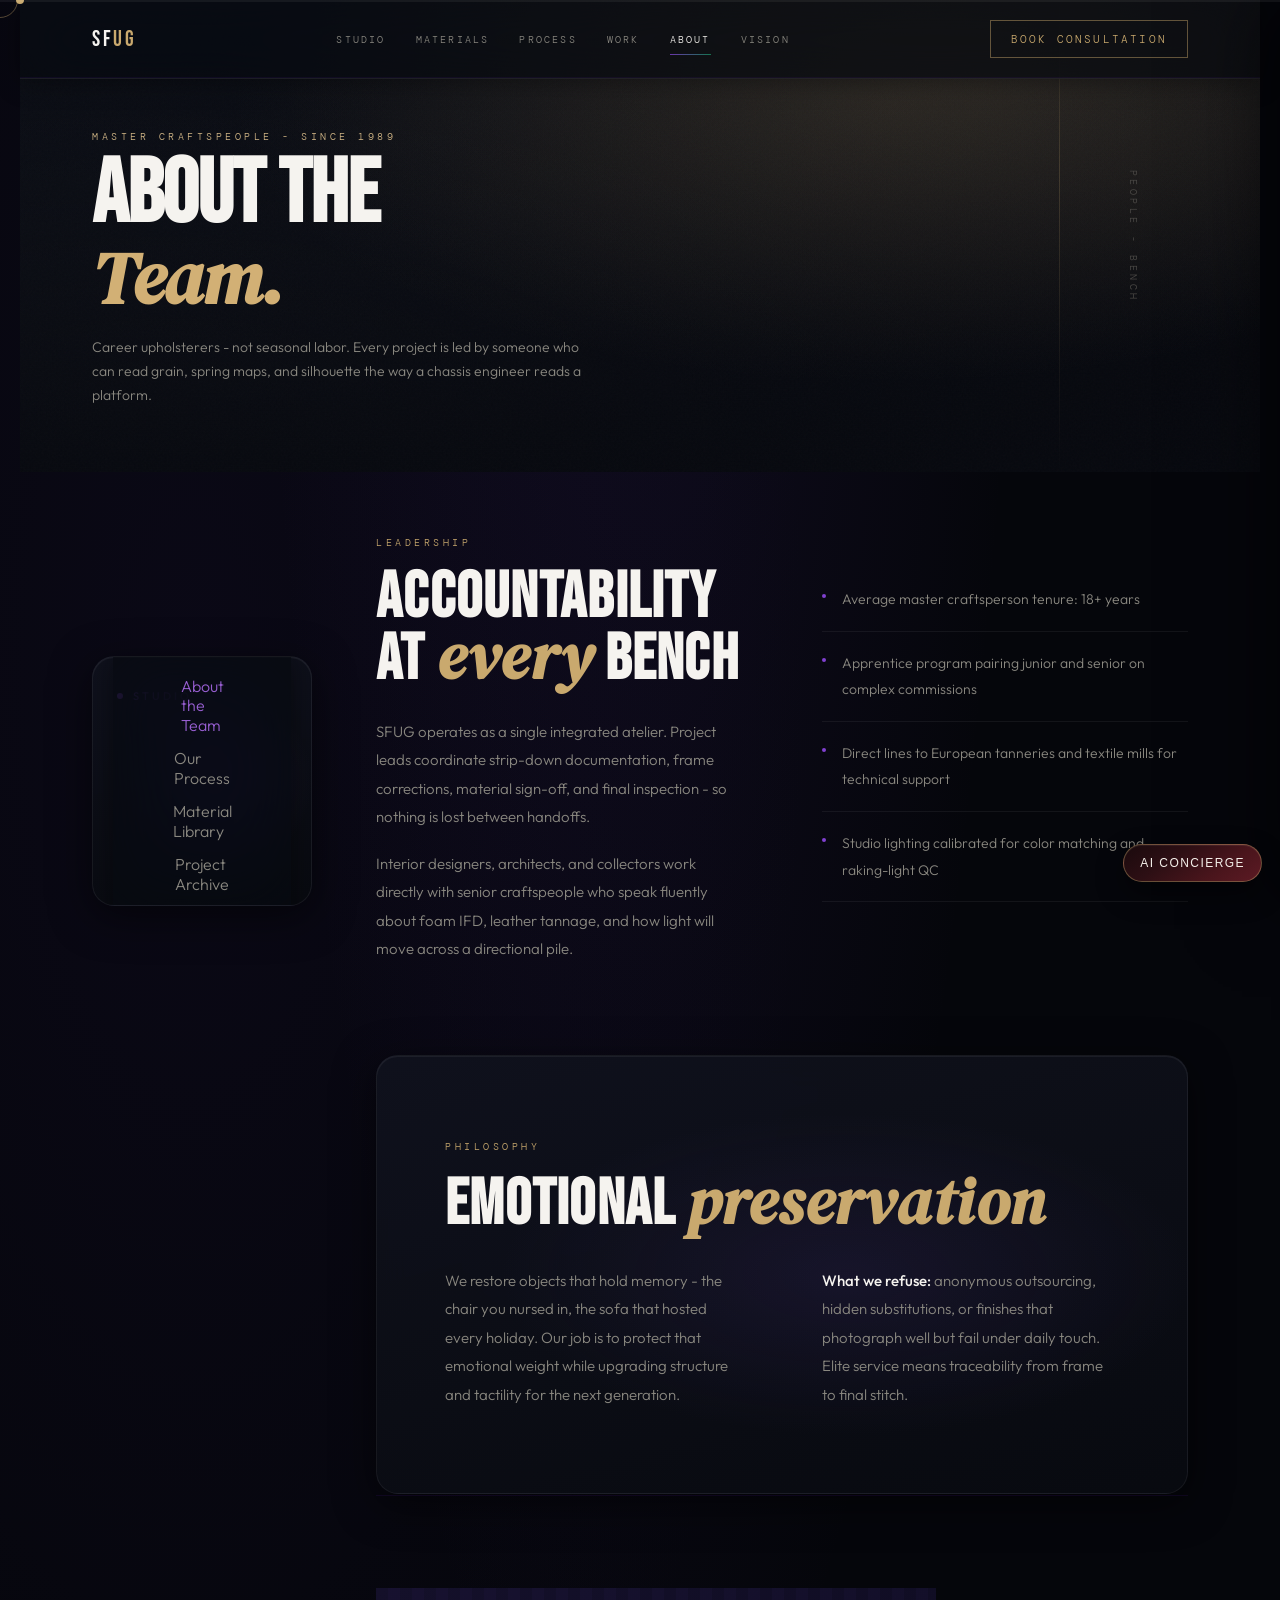
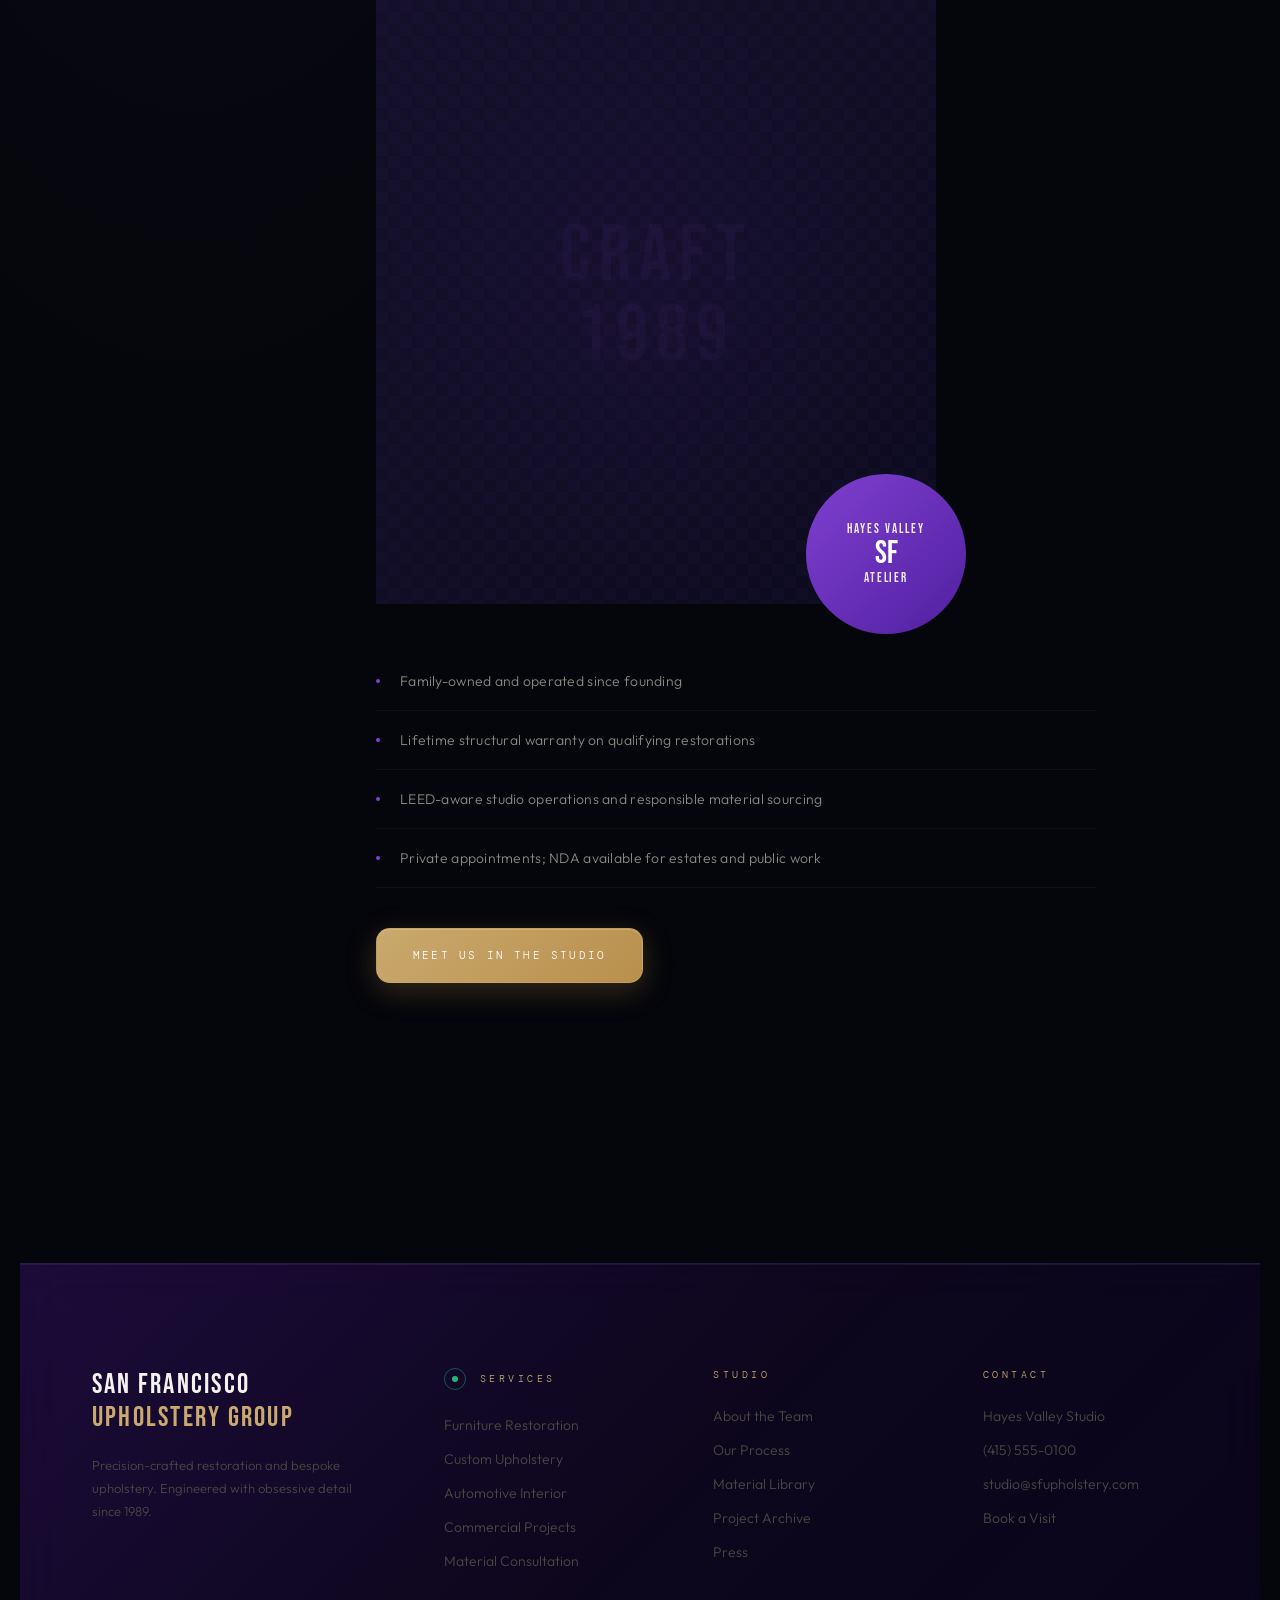
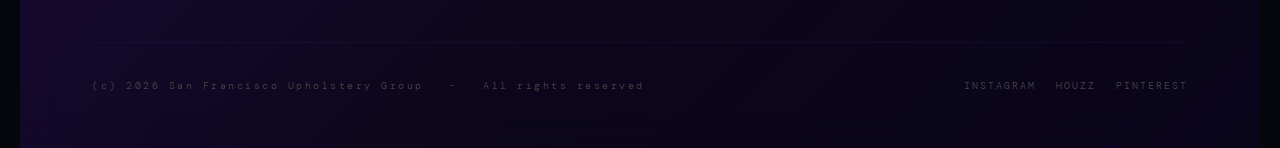
==== commit 7985047d: "Implement autoplay functionality for videos, enhance UX with a progress bar, and update various sect" ====
--- a/about-team.html
+++ b/about-team.html
@@ -32,7 +32,7 @@
   <div class="nav-mobile-toggle">Menu</div>
 </nav>
 
-<header class="page-hero">
+<header class="page-hero team-hero">
   <div class="hero-bg"></div>
   <div class="hero-noise"></div>
   <div class="hero-line"></div>
--- a/css/spacing-fix.css
+++ b/css/spacing-fix.css
@@ -16,6 +16,12 @@
   --cell-pad-sm:30px 24px;
   --max-w:      1520px;  /* max site width */
   --border-r:   20px;    /* card border radius */
+}
+
+@media (max-width: 900px) {
+  :root {
+    --site-edge: 5px;
+  }
 }
 
 /* ─── BODY & BASE ────────────────────────────────────────────────── */
@@ -309,7 +315,76 @@
   line-height: 1.7;
 }
 @media (max-width: 900px) {
-  .page-hero { padding: 100px var(--h-pad-sm) 48px; min-height: 40vh; }
+  .page-hero {
+    padding: 100px var(--h-pad-sm) 72px;
+    min-height: 44vh;
+  }
+  .page-hero + .page-with-sidebar {
+    padding-top: 20px;
+  }
+  .page-hero + .page-with-sidebar .studio-sidebar {
+    position: static;
+    margin-top: 0;
+    z-index: 1;
+  }
+}
+
+/* Work page hero — luxury charcoal (no green/purple) */
+.work-hero,
+.process-hero,
+.team-hero,
+.contact-hero,
+.services-hero,
+.materials-hero,
+.studio-hero {
+  background:
+    radial-gradient(ellipse at 78% 18%, rgba(201, 169, 110, 0.12) 0%, transparent 52%),
+    radial-gradient(ellipse at 12% 86%, rgba(255, 255, 255, 0.03) 0%, transparent 54%),
+    linear-gradient(165deg, #0c0f17 0%, #080a11 55%, #06070c 100%) !important;
+}
+.work-hero .hero-bg,
+.process-hero .hero-bg,
+.team-hero .hero-bg,
+.contact-hero .hero-bg,
+.services-hero .hero-bg,
+.materials-hero .hero-bg,
+.studio-hero .hero-bg {
+  background:
+    radial-gradient(ellipse at 70% 22%, rgba(201, 169, 110, 0.1) 0%, transparent 54%),
+    linear-gradient(to top, rgba(6, 8, 14, 0.9) 0%, rgba(6, 8, 14, 0.32) 62%, rgba(6, 8, 14, 0.12) 100%) !important;
+}
+.work-hero .hero-line,
+.process-hero .hero-line,
+.team-hero .hero-line,
+.contact-hero .hero-line,
+.services-hero .hero-line,
+.materials-hero .hero-line,
+.studio-hero .hero-line {
+  background: linear-gradient(
+    to bottom,
+    transparent 0%,
+    rgba(201, 169, 110, 0.2) 36%,
+    rgba(201, 169, 110, 0.08) 72%,
+    transparent 100%
+  ) !important;
+}
+.work-hero .hero-tag,
+.process-hero .hero-tag,
+.team-hero .hero-tag,
+.contact-hero .hero-tag,
+.services-hero .hero-tag,
+.materials-hero .hero-tag,
+.studio-hero .hero-tag {
+  color: rgba(225, 195, 143, 0.94) !important;
+}
+.work-hero .hero-h1 em,
+.process-hero .hero-h1 em,
+.team-hero .hero-h1 em,
+.contact-hero .hero-h1 em,
+.services-hero .hero-h1 em,
+.materials-hero .hero-h1 em,
+.studio-hero .hero-h1 em {
+  color: #d2b075 !important;
 }
 
 /* ─── INNER PAGES — MAIN LAYOUT ──────────────────────────────────── */
@@ -430,8 +505,33 @@
   margin-top: 48px;
 }
 .contact-block { padding: 48px 42px; }
+.contact-cta-actions {
+  margin-top: 24px;
+  display: flex;
+  flex-wrap: wrap;
+  gap: 10px;
+  align-items: center;
+}
+.contact-cta-actions .btn-large,
+.contact-cta-actions .btn-outline-large {
+  display: inline-flex;
+  align-items: center;
+  justify-content: center;
+  font-size: 10px !important;
+  letter-spacing: 0.18em;
+  padding: 12px 24px !important;
+  min-height: 44px;
+}
 @media (max-width: 700px) {
   .contact-panel { grid-template-columns: 1fr; }
+  .contact-cta-actions {
+    gap: 8px;
+  }
+  .contact-cta-actions .btn-large,
+  .contact-cta-actions .btn-outline-large {
+    padding: 10px 18px !important;
+    min-height: 40px;
+  }
 }
 
 /* ─── PROJECT LIST (work page) ───────────────────────────────────── */
@@ -448,6 +548,102 @@
   .project-row { grid-template-columns: 1fr; gap: 34px; padding: 36px 28px; }
 }
 
+/* ─── WORK PAGE — LUXURY INTRO PANEL ─────────────────────────────── */
+.work-intro-luxe {
+  position: relative;
+  padding: 42px 42px 18px !important;
+  border-radius: 22px;
+  border: 1px solid rgba(255, 255, 255, 0.08);
+  background:
+    radial-gradient(ellipse at 85% 20%, rgba(116, 85, 189, 0.22) 0%, transparent 55%),
+    radial-gradient(ellipse at 12% 85%, rgba(17, 108, 84, 0.2) 0%, transparent 52%),
+    linear-gradient(162deg, rgba(13, 16, 29, 0.95) 0%, rgba(7, 9, 16, 0.98) 100%);
+  box-shadow:
+    0 20px 54px rgba(0, 0, 0, 0.52),
+    inset 0 1px 0 rgba(255, 255, 255, 0.07);
+}
+.work-intro-grid {
+  display: grid;
+  grid-template-columns: minmax(0, 1.1fr) minmax(280px, 0.9fr);
+  gap: 34px;
+  align-items: start;
+  margin-bottom: 38px;
+}
+.work-intro-copy .prose {
+  max-width: 640px;
+  margin-top: 16px;
+}
+.work-intro-tags {
+  display: flex;
+  flex-wrap: wrap;
+  gap: 10px;
+  margin-top: 26px;
+}
+.work-intro-tag {
+  border: 1px solid rgba(201, 169, 110, 0.28);
+  background: rgba(201, 169, 110, 0.1);
+  color: rgba(238, 214, 169, 0.92);
+  border-radius: 999px;
+  padding: 8px 14px;
+  font-family: "DM Mono", monospace;
+  font-size: 10px;
+  letter-spacing: 0.2em;
+  text-transform: uppercase;
+}
+.work-intro-meta {
+  border: 1px solid rgba(255, 255, 255, 0.09);
+  background: rgba(7, 10, 18, 0.68);
+  border-radius: 18px;
+  padding: 24px 22px;
+}
+.work-meta-item + .work-meta-item {
+  margin-top: 18px;
+  padding-top: 18px;
+  border-top: 1px solid rgba(255, 255, 255, 0.08);
+}
+.work-meta-label {
+  display: block;
+  font-family: "DM Mono", monospace;
+  font-size: 10px;
+  letter-spacing: 0.24em;
+  text-transform: uppercase;
+  color: rgba(201, 169, 110, 0.88);
+  margin-bottom: 8px;
+}
+.work-meta-value {
+  display: block;
+  color: rgba(244, 244, 247, 0.9);
+  font-family: "Outfit", sans-serif;
+  font-size: 16px;
+  line-height: 1.45;
+}
+.work-intro-meta .work-meta-item:first-child .work-meta-value {
+  font-family: "Bebas Neue", sans-serif;
+  font-size: 54px;
+  line-height: 0.9;
+  letter-spacing: 0.02em;
+  color: #f3e8cf;
+}
+.work-intro-cta {
+  width: 100%;
+  margin-top: 24px;
+  justify-content: center;
+  text-align: center;
+}
+@media (max-width: 900px) {
+  .work-intro-luxe {
+    padding: 32px 22px 12px !important;
+  }
+  .work-intro-grid {
+    grid-template-columns: 1fr;
+    gap: 20px;
+    margin-bottom: 28px;
+  }
+  .work-intro-copy .prose {
+    max-width: 100%;
+  }
+}
+
 /* ─── STAT ROW ───────────────────────────────────────────────────── */
 .stat-row {
   display: grid;
@@ -457,8 +653,21 @@
   padding-top: 44px;
   border-top: 1px solid rgba(160, 100, 255, 0.15);
 }
+.stat-row--inline {
+  grid-template-columns: repeat(3, minmax(0, 1fr));
+}
 @media (max-width: 600px) {
   .stat-row { grid-template-columns: 1fr 1fr; gap: 20px; }
+  .stat-row--inline {
+    grid-template-columns: repeat(3, minmax(0, 1fr));
+    gap: 14px;
+  }
+  .stat-row--inline .stat-val {
+    font-size: clamp(40px, 11vw, 62px);
+  }
+  .stat-row--inline .stat-lbl {
+    letter-spacing: 0.16em;
+  }
 }
 
 /* ─── TIMELINE ───────────────────────────────────────────────────── */
@@ -973,6 +1182,9 @@
 .bento-project-cell.has-video .bento-project-bg {
   display: none !important;
 }
+.project-row-visual.has-video .project-bg {
+  display: none !important;
+}
 
 /* Generic bento video background support */
 .bento-card-video {
